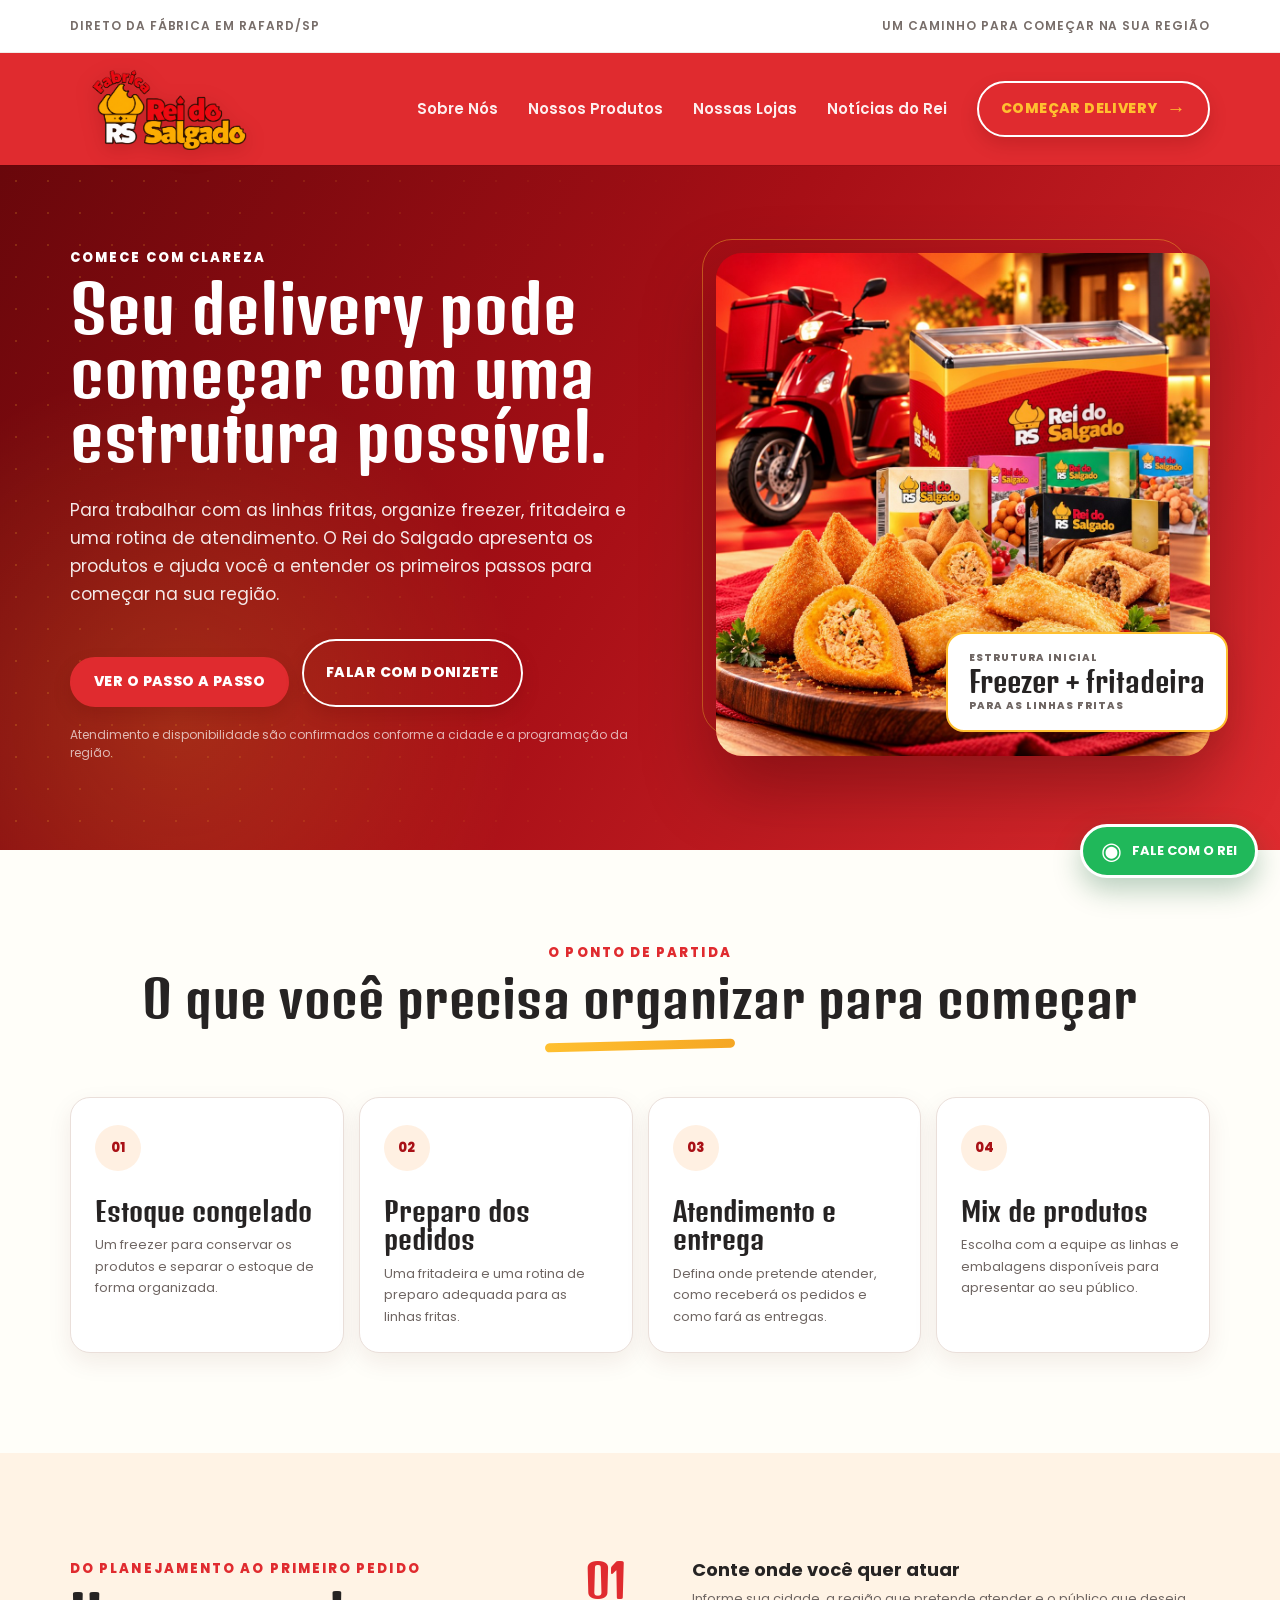
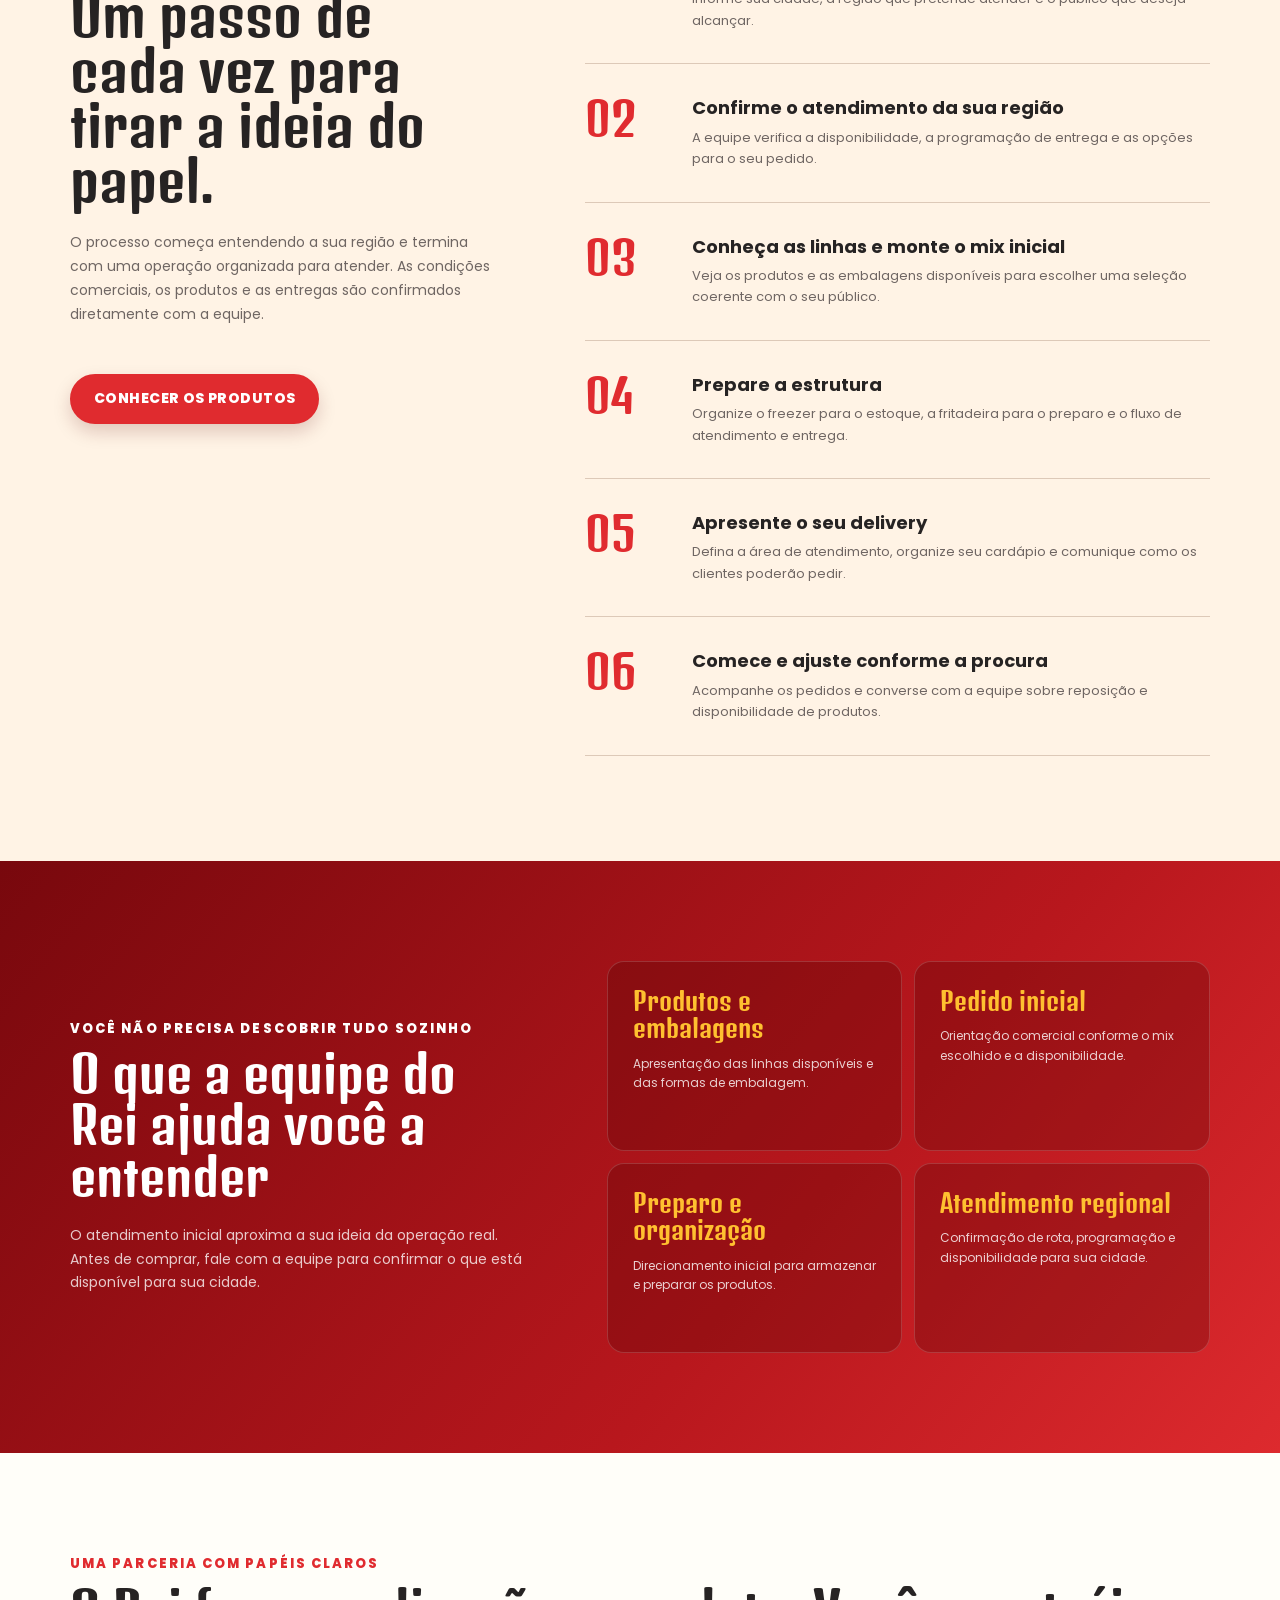
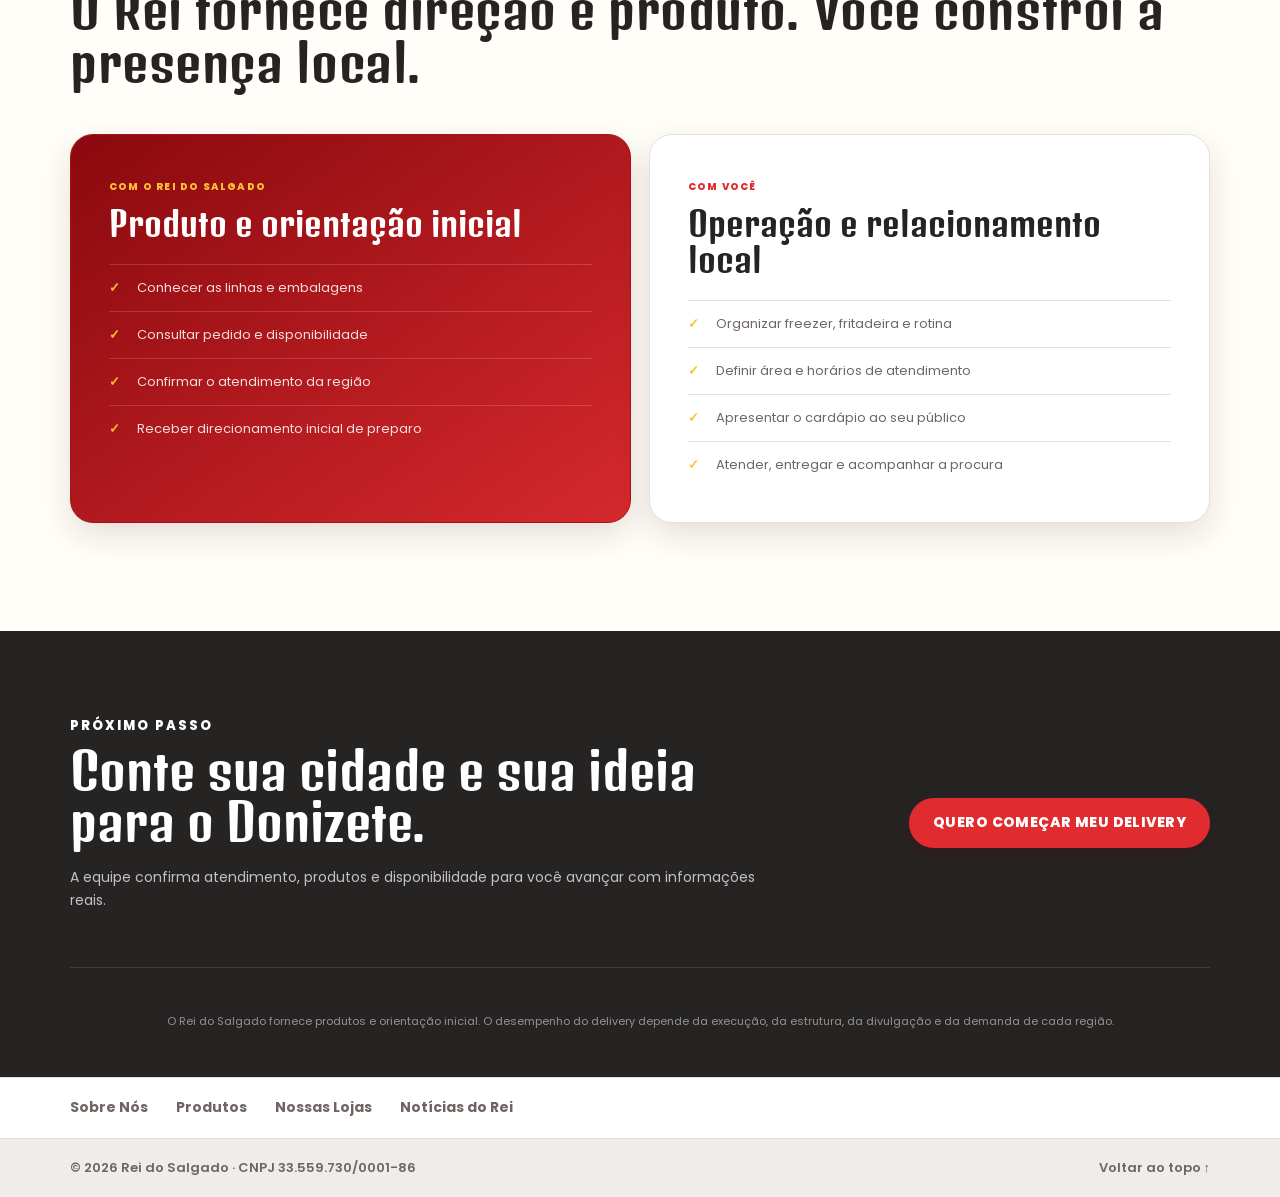
==== delivery.html @ 95c6551f "Adiciona página para começar delivery" ====
<!doctype html>
<html lang="pt-BR">
  <head>
    <meta charset="UTF-8" />
    <meta name="viewport" content="width=device-width,initial-scale=1" />
    <title>Comece seu delivery | Rei do Salgado</title>
    <meta name="description" content="Veja a estrutura inicial e o passo a passo para começar um delivery com os produtos do Rei do Salgado." />
    <link rel="icon" href="assets/logo-rei-do-salgado.png" />
    <link rel="preconnect" href="https://fonts.googleapis.com" />
    <link rel="preconnect" href="https://fonts.gstatic.com" crossorigin />
    <link href="https://fonts.googleapis.com/css2?family=Denk+One&family=Poppins:wght@400;500;600;700;800&display=swap" rel="stylesheet" />
    <link rel="stylesheet" href="styles.css?v=20261104-1" />
    <script src="app.js?v=20261104-1" defer></script>
  </head>
  <body id="topo">
    <a class="skip-link" href="#passo-a-passo">Ir para o passo a passo</a>

    <header class="site-header" data-header>
      <div class="utility-bar"><div class="shell utility-inner"><p>Direto da fábrica em Rafard/SP</p><p>Um caminho para começar na sua região</p></div></div>
      <div class="main-nav-wrap">
        <div class="shell main-nav">
          <a class="brand" href="index.html" aria-label="Rei do Salgado - início"><img class="brand-logo" src="assets/logo-rei-do-salgado.png" alt="Rei do Salgado" /></a>
          <button class="menu-toggle" type="button" aria-controls="site-menu" aria-expanded="false" data-menu-toggle><span></span><span></span><span></span><span class="sr-only">Abrir menu</span></button>
          <nav class="site-menu" id="site-menu" aria-label="Navegação principal" data-menu>
            <a href="sobre.html">Sobre Nós</a>
            <a href="produtos.html">Nossos Produtos</a>
            <a href="lojas.html">Nossas Lojas</a>
            <a href="noticias.html">Notícias do Rei</a>
            <a class="nav-cta is-active" href="delivery.html" aria-current="page">Começar delivery <span>→</span></a>
          </nav>
        </div>
      </div>
    </header>

    <main class="subpage-main delivery-page">
      <section class="delivery-hero" aria-labelledby="delivery-hero-title">
        <div class="shell delivery-hero-layout">
          <div class="delivery-hero-copy">
            <p class="eyebrow">Comece com clareza</p>
            <h1 id="delivery-hero-title">Seu delivery pode começar com uma estrutura possível.</h1>
            <p>Para trabalhar com as linhas fritas, organize freezer, fritadeira e uma rotina de atendimento. O Rei do Salgado apresenta os produtos e ajuda você a entender os primeiros passos para começar na sua região.</p>
            <div class="delivery-hero-actions">
              <a class="primary-button" href="#passo-a-passo">Ver o passo a passo</a>
              <a class="outline-button" href="https://wa.me/5519989094191?text=Ol%C3%A1%2C%20Donizete%21%20Quero%20entender%20como%20come%C3%A7ar%20um%20delivery%20com%20os%20produtos%20do%20Rei%20do%20Salgado." target="_blank" rel="noopener">Falar com Donizete</a>
            </div>
            <p class="delivery-hero-note">Atendimento e disponibilidade são confirmados conforme a cidade e a programação da região.</p>
          </div>
          <div class="delivery-hero-visual">
            <img src="assets/delivery-em-casa-v2.jpg" alt="Produtos e embalagens do Rei do Salgado em uma composição sobre começar um delivery" />
            <div class="delivery-hero-badge"><span>Estrutura inicial</span><strong>Freezer + fritadeira</strong><small>para as linhas fritas</small></div>
          </div>
        </div>
      </section>

      <section class="delivery-foundation" aria-labelledby="foundation-title">
        <div class="shell">
          <div class="section-heading">
            <p class="section-kicker">O ponto de partida</p>
            <h2 id="foundation-title">O que você precisa organizar para começar</h2>
            <span class="title-stroke" aria-hidden="true"></span>
          </div>
          <div class="delivery-foundation-grid">
            <article><span>01</span><div><h3>Estoque congelado</h3><p>Um freezer para conservar os produtos e separar o estoque de forma organizada.</p></div></article>
            <article><span>02</span><div><h3>Preparo dos pedidos</h3><p>Uma fritadeira e uma rotina de preparo adequada para as linhas fritas.</p></div></article>
            <article><span>03</span><div><h3>Atendimento e entrega</h3><p>Defina onde pretende atender, como receberá os pedidos e como fará as entregas.</p></div></article>
            <article><span>04</span><div><h3>Mix de produtos</h3><p>Escolha com a equipe as linhas e embalagens disponíveis para apresentar ao seu público.</p></div></article>
          </div>
        </div>
      </section>

      <section class="delivery-steps" id="passo-a-passo" aria-labelledby="steps-title">
        <div class="shell delivery-steps-layout">
          <div class="delivery-steps-heading">
            <p class="section-kicker">Do planejamento ao primeiro pedido</p>
            <h2 id="steps-title">Um passo de cada vez para tirar a ideia do papel.</h2>
            <p>O processo começa entendendo a sua região e termina com uma operação organizada para atender. As condições comerciais, os produtos e as entregas são confirmados diretamente com a equipe.</p>
            <a class="primary-button" href="produtos.html">Conhecer os produtos</a>
          </div>

          <ol class="delivery-step-list">
            <li><span>01</span><div><h3>Conte onde você quer atuar</h3><p>Informe sua cidade, a região que pretende atender e o público que deseja alcançar.</p></div></li>
            <li><span>02</span><div><h3>Confirme o atendimento da sua região</h3><p>A equipe verifica a disponibilidade, a programação de entrega e as opções para o seu pedido.</p></div></li>
            <li><span>03</span><div><h3>Conheça as linhas e monte o mix inicial</h3><p>Veja os produtos e as embalagens disponíveis para escolher uma seleção coerente com o seu público.</p></div></li>
            <li><span>04</span><div><h3>Prepare a estrutura</h3><p>Organize o freezer para o estoque, a fritadeira para o preparo e o fluxo de atendimento e entrega.</p></div></li>
            <li><span>05</span><div><h3>Apresente o seu delivery</h3><p>Defina a área de atendimento, organize seu cardápio e comunique como os clientes poderão pedir.</p></div></li>
            <li><span>06</span><div><h3>Comece e ajuste conforme a procura</h3><p>Acompanhe os pedidos e converse com a equipe sobre reposição e disponibilidade de produtos.</p></div></li>
          </ol>
        </div>
      </section>

      <section class="delivery-support" aria-labelledby="support-title">
        <div class="shell delivery-support-layout">
          <div class="delivery-support-copy">
            <p class="eyebrow">Você não precisa descobrir tudo sozinho</p>
            <h2 id="support-title">O que a equipe do Rei ajuda você a entender</h2>
            <p>O atendimento inicial aproxima a sua ideia da operação real. Antes de comprar, fale com a equipe para confirmar o que está disponível para sua cidade.</p>
          </div>
          <div class="delivery-support-grid">
            <article><strong>Produtos e embalagens</strong><p>Apresentação das linhas disponíveis e das formas de embalagem.</p></article>
            <article><strong>Pedido inicial</strong><p>Orientação comercial conforme o mix escolhido e a disponibilidade.</p></article>
            <article><strong>Preparo e organização</strong><p>Direcionamento inicial para armazenar e preparar os produtos.</p></article>
            <article><strong>Atendimento regional</strong><p>Confirmação de rota, programação e disponibilidade para sua cidade.</p></article>
          </div>
        </div>
      </section>

      <section class="delivery-responsibilities" aria-labelledby="responsibilities-title">
        <div class="shell">
          <div class="section-heading section-heading-left">
            <p class="section-kicker">Uma parceria com papéis claros</p>
            <h2 id="responsibilities-title">O Rei fornece direção e produto. Você constrói a presença local.</h2>
          </div>
          <div class="delivery-responsibility-grid">
            <article class="is-brand-side"><span>Com o Rei do Salgado</span><h3>Produto e orientação inicial</h3><ul><li>Conhecer as linhas e embalagens</li><li>Consultar pedido e disponibilidade</li><li>Confirmar o atendimento da região</li><li>Receber direcionamento inicial de preparo</li></ul></article>
            <article><span>Com você</span><h3>Operação e relacionamento local</h3><ul><li>Organizar freezer, fritadeira e rotina</li><li>Definir área e horários de atendimento</li><li>Apresentar o cardápio ao seu público</li><li>Atender, entregar e acompanhar a procura</li></ul></article>
          </div>
        </div>
      </section>

      <section class="delivery-final-cta" aria-labelledby="delivery-cta-title">
        <div class="shell delivery-final-cta-inner">
          <div><p class="eyebrow">Próximo passo</p><h2 id="delivery-cta-title">Conte sua cidade e sua ideia para o Donizete.</h2><p>A equipe confirma atendimento, produtos e disponibilidade para você avançar com informações reais.</p></div>
          <a class="primary-button" href="https://wa.me/5519989094191?text=Ol%C3%A1%2C%20Donizete%21%20Quero%20come%C3%A7ar%20um%20delivery%20com%20os%20produtos%20do%20Rei%20do%20Salgado.%20Minha%20cidade%20%C3%A9%3A%20" target="_blank" rel="noopener">Quero começar meu delivery</a>
        </div>
        <p class="shell delivery-disclaimer">O Rei do Salgado fornece produtos e orientação inicial. O desempenho do delivery depende da execução, da estrutura, da divulgação e da demanda de cada região.</p>
      </section>
    </main>

    <footer class="site-footer">
      <nav class="footer-nav" aria-label="Navegação do rodapé"><div class="shell"><a href="sobre.html">Sobre Nós</a><a href="produtos.html">Produtos</a><a href="lojas.html">Nossas Lojas</a><a href="noticias.html">Notícias do Rei</a></div></nav>
      <div class="footer-bottom"><div class="shell"><p>© <span data-year></span> Rei do Salgado · CNPJ 33.559.730/0001-86</p><a href="#topo">Voltar ao topo ↑</a></div></div>
    </footer>

    <a class="whatsapp-float" href="https://wa.me/5519989094191?text=Ol%C3%A1%21%20Quero%20come%C3%A7ar%20um%20delivery%20com%20os%20produtos%20do%20Rei%20do%20Salgado." target="_blank" rel="noopener" aria-label="Falar com Donizete pelo WhatsApp"><span>◉</span><strong>Fale com o Rei</strong></a>
  </body>
</html>
---- styles.css ----
:root {
  --red: #e02b2f;
  --red-dark: #a91116;
  --yellow: #ffc030;
  --orange: #f5a623;
  --burnt: #c9700c;
  --cream: #fff8ee;
  --paper: #fffef9;
  --white: #ffffff;
  --charcoal: #262323;
  --gray: #6f6663;
  --line: #eadfda;
  --shadow: 0 12px 32px rgba(83, 28, 16, 0.14);
  --header-height: 165px;
  --shell: 1140px;
  --wide-shell: 1368px;
  --product-card-width: clamp(268px, 22.6vw, 290px);
}

* {
  box-sizing: border-box;
}

html {
  scroll-behavior: smooth;
  scroll-padding-top: calc(var(--header-height) + 24px);
}

body {
  margin: 0;
  color: var(--charcoal);
  background: var(--paper);
  font-family: "Poppins", Arial, sans-serif;
  font-size: 16px;
  line-height: 1.7;
}

body.menu-open {
  overflow: hidden;
}

.subpage-main {
  padding-top: var(--header-height);
}

.subpage-hero {
  padding: 96px 0 110px;
  color: var(--white);
  background:
    radial-gradient(circle at 82% 18%, rgba(255, 192, 48, 0.2), transparent 28%),
    linear-gradient(125deg, #7a080d, #d4262b);
}

.subpage-hero h1 {
  max-width: 880px;
  margin: 0;
  font-family: "Denk One", "Arial Black", sans-serif;
  font-size: clamp(50px, 5.6vw, 76px);
  font-weight: 400;
  line-height: 0.98;
}

.subpage-hero > .shell > p:last-child {
  max-width: 720px;
  margin: 22px 0 0;
  color: rgba(255, 255, 255, 0.88);
  font-size: 17px;
}

.subpage-dock {
  margin-top: -48px;
}

img {
  display: block;
  max-width: 100%;
}

a {
  color: inherit;
  text-decoration: none;
}

button,
a {
  -webkit-tap-highlight-color: transparent;
}

button:focus-visible,
a:focus-visible {
  outline: 3px solid var(--yellow);
  outline-offset: 4px;
}

.skip-link {
  position: fixed;
  left: 16px;
  top: -80px;
  z-index: 999;
  padding: 10px 16px;
  border-radius: 999px;
  background: var(--charcoal);
  color: var(--white);
}

.skip-link:focus {
  top: 12px;
}

.sr-only {
  position: absolute;
  width: 1px;
  height: 1px;
  padding: 0;
  margin: -1px;
  overflow: hidden;
  clip: rect(0, 0, 0, 0);
  white-space: nowrap;
  border: 0;
}

.shell,
.wide-shell {
  width: min(calc(100% - 40px), var(--shell));
  margin-inline: auto;
}

.wide-shell {
  width: min(calc(100% - 56px), var(--wide-shell));
}

.site-header {
  position: fixed;
  inset: 0 0 auto;
  z-index: 100;
  transition: transform 200ms ease;
}

.utility-bar {
  height: 53px;
  border-bottom: 1px solid #f2ebe7;
  background: var(--white);
  color: #776d69;
  font-size: 12px;
  font-weight: 600;
  text-transform: uppercase;
  letter-spacing: 0.08em;
}

.utility-inner {
  display: flex;
  align-items: center;
  justify-content: space-between;
  height: 100%;
}

.utility-inner p {
  margin: 0;
}

.main-nav-wrap {
  height: 112px;
  background: var(--red);
  box-shadow: 0 1px 0 rgba(77, 0, 0, 0.12);
}

.main-nav {
  display: flex;
  align-items: center;
  justify-content: space-between;
  height: 100%;
}

.brand {
  display: flex;
  align-items: center;
  width: 190px;
  height: 84px;
}

.brand-logo {
  width: 100%;
  height: 100%;
  object-fit: contain;
  filter: drop-shadow(0 5px 10px rgba(84, 0, 0, 0.2));
}

.brand-crop {
  display: block;
  width: 180px;
  height: 78px;
  overflow: hidden;
  border-radius: 16px;
  background-color: #fff;
  background-image: url("assets/brand-cover.jpg");
  background-repeat: no-repeat;
  background-size: 245px auto;
  background-position: center 48.5%;
  box-shadow: 0 6px 18px rgba(84, 0, 0, 0.14);
}

.site-menu {
  display: flex;
  align-items: center;
  gap: 30px;
  color: rgba(255, 255, 255, 0.92);
  font-size: 15px;
  font-weight: 600;
}

.site-menu > a:not(.nav-cta) {
  position: relative;
  padding: 18px 0;
}

.site-menu > a:not(.nav-cta)::after {
  content: "";
  position: absolute;
  inset: auto 0 10px;
  height: 3px;
  border-radius: 3px;
  background: var(--yellow);
  transform: scaleX(0);
  transition: transform 180ms ease;
}

.site-menu > a:hover::after,
.site-menu > a.is-active::after {
  transform: scaleX(1);
}

.site-menu .is-active {
  color: var(--yellow);
}

.nav-cta,
.primary-button,
.outline-button {
  display: inline-flex;
  align-items: center;
  justify-content: center;
  min-height: 50px;
  padding: 10px 22px;
  border: 2px solid var(--white);
  border-radius: 999px;
  color: var(--white);
  font-size: 14px;
  font-weight: 800;
  text-transform: uppercase;
  letter-spacing: 0.03em;
  box-shadow: 0 8px 18px rgba(89, 0, 0, 0.18);
  transition: transform 180ms ease, background 180ms ease, box-shadow 180ms ease;
}

.nav-cta span {
  margin-left: 9px;
  font-size: 19px;
}

.nav-cta:hover,
.outline-button:hover {
  transform: translateY(-2px);
  background: rgba(255, 255, 255, 0.12);
  box-shadow: 0 12px 24px rgba(89, 0, 0, 0.22);
}

.menu-toggle {
  display: none;
  width: 48px;
  height: 48px;
  padding: 10px;
  border: 1px solid rgba(255, 255, 255, 0.5);
  border-radius: 12px;
  background: transparent;
}

.menu-toggle span:not(.sr-only) {
  display: block;
  width: 100%;
  height: 3px;
  margin: 5px 0;
  border-radius: 3px;
  background: var(--white);
}

.hero {
  position: relative;
  min-height: 535px;
  padding-top: var(--header-height);
  overflow: hidden;
  background: linear-gradient(180deg, #ef3437 0%, var(--red-dark) 100%);
  color: var(--white);
}

.hero-pattern,
.about-band::before,
.business-band::before {
  position: absolute;
  inset: 0;
  content: "";
  opacity: 0.09;
  background-image:
    radial-gradient(circle at 16px 16px, transparent 0 10px, #3f0000 11px 12px, transparent 13px),
    radial-gradient(circle at 46px 46px, transparent 0 8px, #3f0000 9px 10px, transparent 11px);
  background-size: 64px 64px;
  pointer-events: none;
}

.hero-content {
  position: relative;
  z-index: 1;
  padding-top: 62px;
  padding-bottom: 122px;
}

.eyebrow,
.section-kicker {
  margin: 0 0 8px;
  font-size: 13px;
  font-weight: 800;
  text-transform: uppercase;
  letter-spacing: 0.16em;
}

.hero h1 {
  margin: 0;
  font-size: clamp(64px, 6vw, 86px);
  line-height: 1;
  letter-spacing: -0.04em;
  text-shadow: 0 6px 0 rgba(75, 0, 0, 0.22);
}

.hero h1::after {
  display: block;
  width: 228px;
  height: 11px;
  margin-top: 12px;
  border-radius: 99px;
  content: "";
  background: var(--yellow);
  transform: rotate(-1.5deg);
}

.hero-copy {
  max-width: 930px;
  margin: 26px 0 0;
  font-size: 18px;
  font-weight: 500;
  line-height: 1.65;
}

.hero-copy strong {
  color: var(--yellow);
}

.hero-carousel {
  min-height: 720px;
  margin-top: var(--header-height);
  padding-top: 0;
  background: #76090d;
}

.hero-slides {
  position: relative;
  min-height: 720px;
}

.hero-slide {
  position: absolute;
  inset: 0;
  min-height: 720px;
  padding-top: 0;
  overflow: hidden;
  background-image:
    linear-gradient(90deg, rgba(70, 0, 4, 0.92) 0%, rgba(105, 0, 5, 0.7) 35%, rgba(105, 0, 5, 0.08) 70%),
    var(--hero-image);
  background-position: center;
  background-size: cover;
  opacity: 0;
  visibility: hidden;
  pointer-events: none;
  transition: opacity 900ms ease, visibility 900ms ease;
}

.hero-slide::after {
  position: absolute;
  inset: 0;
  content: "";
  opacity: 0.12;
  background-image:
    radial-gradient(circle at 16px 16px, transparent 0 10px, #ffbd28 11px 12px, transparent 13px),
    radial-gradient(circle at 46px 46px, transparent 0 8px, #ffbd28 9px 10px, transparent 11px);
  background-size: 64px 64px;
  pointer-events: none;
}

.hero-slide.is-active {
  z-index: 1;
  opacity: 1;
  visibility: visible;
  pointer-events: auto;
}

.hero-slide.is-copy-right {
  background-image:
    linear-gradient(270deg, rgba(92, 12, 0, 0.94) 0%, rgba(116, 31, 0, 0.74) 37%, rgba(116, 31, 0, 0.05) 72%),
    var(--hero-image);
}

.hero-slide.is-brand-banner {
  background-image:
    linear-gradient(90deg, rgba(72, 0, 4, 0.96) 0%, rgba(113, 6, 6, 0.88) 36%, rgba(113, 6, 6, 0.18) 66%, rgba(60, 0, 0, 0.05) 100%),
    var(--hero-image);
  background-position: center 47%;
}

.hero-slide-inner {
  position: relative;
  z-index: 2;
  display: flex;
  align-items: center;
  min-height: 720px;
  padding-top: 50px;
  padding-bottom: 150px;
}

.hero-slide.is-copy-right .hero-slide-inner {
  justify-content: flex-end;
}

.hero-message {
  width: min(100%, 610px);
  padding: 26px 30px;
  border: 1px solid rgba(255, 255, 255, 0.15);
  border-radius: 28px;
  background: linear-gradient(135deg, rgba(55, 0, 4, 0.62), rgba(118, 12, 5, 0.28));
  box-shadow: 0 22px 60px rgba(48, 0, 0, 0.2);
  backdrop-filter: blur(4px);
}

.brand-hero-message {
  width: min(100%, 620px);
  padding: 24px 30px 30px;
  background: linear-gradient(135deg, rgba(55, 0, 4, 0.78), rgba(118, 12, 5, 0.38));
}

.hero-brand-logo {
  width: 230px;
  height: 106px;
  margin: -4px 0 12px;
  object-fit: contain;
  object-position: left center;
  filter: drop-shadow(0 8px 14px rgba(31, 0, 0, 0.28));
}

.hero-slide.is-copy-right .hero-message {
  text-align: right;
}

.hero-title {
  max-width: 600px;
  margin: 0;
  color: var(--white);
  font-family: "Denk One", "Arial Black", sans-serif;
  font-size: clamp(52px, 5vw, 70px);
  font-weight: 400;
  line-height: 0.98;
  letter-spacing: -0.025em;
  text-shadow: 0 5px 0 rgba(65, 0, 0, 0.2);
}

.hero-title::after {
  display: block;
  width: 190px;
  height: 9px;
  margin-top: 16px;
  border-radius: 99px;
  content: "";
  background: var(--yellow);
  transform: rotate(-1.5deg);
}

.hero-slide.is-copy-right .hero-title::after {
  margin-left: auto;
}

.hero-carousel .hero-copy {
  max-width: 590px;
  margin-top: 24px;
  color: rgba(255, 255, 255, 0.94);
  font-size: 17px;
}

.hero-actions {
  display: flex;
  flex-wrap: wrap;
  gap: 12px;
  margin-top: 28px;
}

.hero-slide.is-copy-right .hero-actions {
  justify-content: flex-end;
}

.hero-primary {
  background: var(--yellow);
  color: #5d1b00;
  box-shadow: 0 9px 22px rgba(46, 0, 0, 0.24);
}

.hero-primary:hover {
  background: #ffd35f;
  transform: translateY(-2px);
}

.hero-controls {
  position: absolute;
  z-index: 8;
  left: 50%;
  top: 20px;
  bottom: auto;
  display: flex;
  align-items: center;
  gap: 9px;
  padding: 8px 11px;
  border: 1px solid rgba(255, 255, 255, 0.18);
  border-radius: 999px;
  background: rgba(70, 0, 5, 0.58);
  backdrop-filter: blur(8px);
  transform: translateX(-50%);
}

.hero-dot {
  width: 12px;
  height: 12px;
  padding: 0;
  border: 2px solid rgba(255, 255, 255, 0.72);
  border-radius: 50%;
  background: transparent;
  cursor: pointer;
  transition: width 220ms ease, background 220ms ease;
}

.hero-dot.is-active {
  width: 34px;
  border-radius: 99px;
  border-color: var(--yellow);
  background: var(--yellow);
}

.hero-pause {
  display: grid;
  width: 32px;
  height: 32px;
  margin-left: 2px;
  place-items: center;
  border: 0;
  border-radius: 50%;
  background: rgba(255, 255, 255, 0.14);
  color: var(--white);
  font-weight: 800;
  cursor: pointer;
}

.category-dock {
  position: relative;
  z-index: 5;
  display: grid;
  grid-template-columns: repeat(5, 1fr);
  gap: 16px;
  width: min(calc(100% - 64px), 960px);
  margin-top: -56px;
  margin-bottom: 0;
  padding: 28px 34px;
  border: 1px solid rgba(123, 96, 82, 0.08);
  border-radius: 165px;
  background: var(--white);
  box-shadow: 0 14px 28px rgba(77, 23, 13, 0.18);
}

.dock-pill {
  display: flex;
  align-items: center;
  justify-content: center;
  gap: 8px;
  min-height: 52px;
  padding: 11px 14px;
  border-radius: 999px;
  color: var(--white);
  font-size: 14px;
  font-weight: 800;
  text-transform: uppercase;
  box-shadow: 0 6px 14px rgba(56, 22, 11, 0.2);
  transition: transform 180ms ease, box-shadow 180ms ease;
}

.dock-pill:hover {
  transform: translateY(-3px);
  box-shadow: 0 10px 20px rgba(56, 22, 11, 0.25);
}

.dock-pill span {
  color: var(--yellow);
  font-size: 18px;
}

.dock-red { background: var(--red); }
.dock-orange { background: #ef762e; }
.dock-deep { background: var(--red-dark); }
.dock-yellow { background: #d98b00; }
.dock-burnt { background: var(--burnt); }

.about-intro {
  position: relative;
  padding: 112px 0 108px;
  overflow: hidden;
  background:
    radial-gradient(circle at 92% 9%, rgba(255, 192, 48, 0.16), transparent 24%),
    linear-gradient(180deg, #ffffff 0%, #fffdf8 100%);
}

.about-intro::before {
  position: absolute;
  top: 42px;
  right: -86px;
  width: 220px;
  height: 220px;
  border: 26px solid rgba(224, 43, 47, 0.045);
  border-radius: 50%;
  content: "";
}

.about-intro-layout {
  position: relative;
  display: grid;
  grid-template-columns: minmax(0, 0.88fr) minmax(0, 1.12fr);
  align-items: center;
  gap: 68px;
}

.about-intro-copy {
  max-width: 500px;
}

.about-intro-copy .section-kicker {
  margin-bottom: 14px;
}

.about-intro-copy h2 {
  max-width: 490px;
  margin: 0;
  color: var(--red-dark);
  font-family: "Denk One", "Arial Black", sans-serif;
  font-size: clamp(48px, 4.2vw, 64px);
  font-weight: 400;
  line-height: 0.98;
  letter-spacing: -0.025em;
}

.about-lead {
  max-width: 470px;
  margin: 24px 0 0;
  color: var(--gray);
  font-size: 18px;
  line-height: 1.65;
}

.about-intro-copy > p:not(.section-kicker):not(.about-lead) {
  max-width: 470px;
  margin: 14px 0 0;
  color: var(--gray);
  font-size: 15px;
  line-height: 1.7;
}

.about-intro-copy .primary-button {
  margin-top: 28px;
}

.about-video-card {
  overflow: hidden;
  border: 1px solid var(--line);
  border-radius: 26px;
  background: var(--white);
  box-shadow: 0 22px 50px rgba(83, 28, 16, 0.16);
}

.about-video-frame {
  position: relative;
  aspect-ratio: 16 / 9;
  background: #1c1716;
}

.about-video-frame iframe {
  position: absolute;
  inset: 0;
  width: 100%;
  height: 100%;
  border: 0;
}

.about-video-caption {
  display: flex;
  align-items: center;
  justify-content: space-between;
  gap: 20px;
  padding: 18px 22px;
}

.about-video-caption span {
  color: var(--red);
  font-size: 11px;
  font-weight: 800;
  text-transform: uppercase;
  letter-spacing: 0.12em;
}

.about-video-caption strong {
  font-family: "Denk One", "Arial Black", sans-serif;
  font-size: 20px;
  font-weight: 400;
}

.reseller-intro {
  display: grid;
  grid-template-columns: minmax(0, 1fr) minmax(320px, 0.78fr);
  align-items: end;
  gap: 72px;
  margin-top: 92px;
  padding-top: 66px;
  border-top: 1px solid var(--line);
}

.reseller-intro h2,
.reseller-intro h3 {
  max-width: 660px;
  margin: 5px 0 0;
  color: var(--charcoal);
  font-family: "Denk One", "Arial Black", sans-serif;
  font-size: clamp(40px, 4vw, 54px);
  font-weight: 400;
  line-height: 1.02;
}

.statewide-band {
  padding: 68px 0;
  color: var(--white);
  background:
    radial-gradient(circle at 78% 0%, rgba(255, 192, 48, 0.22), transparent 30%),
    linear-gradient(115deg, #a91116 0%, #e02b2f 58%, #bd171d 100%);
}

.statewide-inner {
  display: flex;
  align-items: center;
  justify-content: space-between;
  gap: 48px;
}

.statewide-band .eyebrow {
  margin: 0 0 6px;
  color: var(--yellow);
}

.statewide-band h2 {
  max-width: 760px;
  margin: 0;
  font-family: "Denk One", "Arial Black", sans-serif;
  font-size: clamp(42px, 4.7vw, 62px);
  font-weight: 400;
  line-height: 1;
}

.statewide-band .outline-button {
  flex: 0 0 auto;
}

.media-band {
  padding: 106px 0 104px;
  background: #fffaf2;
}

.media-video-grid {
  display: grid;
  grid-template-columns: repeat(2, minmax(0, 1fr));
  gap: 28px;
}

.media-video-card {
  overflow: hidden;
  border: 1px solid var(--line);
  border-radius: 25px;
  background: var(--white);
  box-shadow: 0 16px 38px rgba(71, 32, 19, 0.11);
}

.media-video-frame {
  position: relative;
  aspect-ratio: 16 / 9;
  background: #1c1716;
}

.media-video-frame iframe {
  position: absolute;
  inset: 0;
  width: 100%;
  height: 100%;
  border: 0;
}

.media-video-copy {
  padding: 25px 28px 28px;
}

.media-video-copy span {
  color: var(--red);
  font-size: 11px;
  font-weight: 800;
  text-transform: uppercase;
  letter-spacing: 0.12em;
}

.media-video-copy h3 {
  margin: 7px 0 0;
  font-family: "Denk One", "Arial Black", sans-serif;
  font-size: 29px;
  font-weight: 400;
  line-height: 1.05;
}

.media-video-copy p {
  margin: 11px 0 0;
  color: var(--gray);
  font-size: 14px;
  line-height: 1.65;
}

.news-hero {
  min-height: 520px;
  padding: 64px 0 82px;
  background:
    linear-gradient(90deg, rgba(93, 4, 8, 0.98) 0%, rgba(129, 8, 12, 0.9) 52%, rgba(184, 20, 24, 0.72) 100%),
    url("assets/brand-cover.jpg") center / cover no-repeat;
}

.news-hero h1 {
  max-width: 920px;
  font-size: clamp(52px, 5vw, 66px);
}

.news-hero h1 span {
  color: var(--yellow);
}

.news-hero > .shell > p:not(.eyebrow) {
  max-width: 700px;
}

.news-hero .primary-button {
  margin-top: 29px;
  color: #4a1809;
  background: var(--yellow);
}

.news-story {
  padding: 110px 0 108px;
  background: var(--paper);
}

.news-story-layout {
  display: grid;
  grid-template-columns: minmax(0, 1.04fr) minmax(380px, 0.72fr);
  align-items: start;
  gap: 92px;
}

.news-story-copy h2 {
  max-width: 720px;
  margin: 9px 0 0;
  color: var(--charcoal);
  font-family: "Denk One", "Arial Black", sans-serif;
  font-size: clamp(45px, 4.6vw, 64px);
  font-weight: 400;
  line-height: 1;
}

.news-story-copy > p:not(.section-kicker) {
  margin: 23px 0 0;
  color: var(--gray);
  font-size: 15px;
  line-height: 1.78;
}

.news-story-copy > .story-opening {
  color: #483b38;
  font-size: 18px;
  font-weight: 600;
  line-height: 1.68;
}

.story-turning-point {
  margin: 30px 0 3px;
  padding: 24px 26px;
  border: 1px solid #f0c968;
  border-radius: 18px;
  background: linear-gradient(135deg, #fff7dd 0%, #ffedb7 100%);
  box-shadow: 0 14px 34px rgba(142, 73, 14, 0.09);
}

.story-turning-point span {
  display: block;
  color: var(--red);
  font-size: 10px;
  font-weight: 800;
  text-transform: uppercase;
  letter-spacing: 0.13em;
}

.story-turning-point strong {
  display: block;
  margin-top: 7px;
  color: #542108;
  font-family: "Denk One", "Arial Black", sans-serif;
  font-size: 25px;
  font-weight: 400;
  line-height: 1.18;
}

.news-story-copy strong {
  color: var(--red-dark);
}

.news-story-copy small {
  display: block;
  margin-top: 28px;
  padding: 17px 19px;
  border-left: 4px solid var(--yellow);
  border-radius: 0 12px 12px 0;
  color: #756967;
  background: #fff4dc;
  font-size: 11px;
  line-height: 1.65;
}

.story-milestones {
  margin: 0;
  padding: 0;
  list-style: none;
}

.story-milestones li {
  display: grid;
  grid-template-columns: 66px minmax(0, 1fr);
  gap: 18px;
  padding: 24px 0;
  border-bottom: 1px solid var(--line);
}

.story-milestones li:first-child {
  padding-top: 5px;
}

.story-milestones li:last-child {
  border-bottom: 0;
}

.story-milestones li > span {
  color: var(--orange);
  font-family: "Denk One", "Arial Black", sans-serif;
  font-size: 42px;
  line-height: 1;
}

.story-milestones strong {
  display: block;
  color: var(--charcoal);
  font-family: "Denk One", "Arial Black", sans-serif;
  font-size: 23px;
  font-weight: 400;
  line-height: 1.12;
}

.story-milestones p {
  margin: 8px 0 0;
  color: var(--gray);
  font-size: 13px;
  line-height: 1.62;
}

.news-media {
  background: #fff8ec;
}

.news-media-heading {
  display: grid;
  grid-template-columns: minmax(0, 0.8fr) minmax(0, 0.55fr);
  align-items: end;
  gap: 60px;
  margin-bottom: 42px;
}

.news-media-heading .section-kicker {
  grid-column: 1 / -1;
  margin-bottom: -48px;
}

.news-media-heading h2 {
  align-self: end;
  margin: 0;
}

.news-media-heading > p:not(.section-kicker) {
  margin: 0 0 5px;
  color: var(--gray);
  font-size: 14px;
  line-height: 1.68;
}

.opportunity-bridge {
  position: relative;
  overflow: hidden;
  padding: 108px 0;
  color: var(--white);
  background:
    radial-gradient(circle at 88% 18%, rgba(255, 198, 42, 0.2), transparent 25%),
    linear-gradient(125deg, #280b08 0%, #56100c 48%, #8f1718 100%);
}

.opportunity-bridge::after {
  position: absolute;
  right: -110px;
  bottom: -150px;
  width: 420px;
  height: 420px;
  border: 72px solid rgba(255, 190, 32, 0.08);
  border-radius: 50%;
  content: "";
}

.opportunity-bridge-layout {
  position: relative;
  z-index: 1;
  display: grid;
  grid-template-columns: minmax(0, 0.88fr) minmax(0, 1.12fr);
  align-items: center;
  gap: 84px;
}

.opportunity-bridge-copy .section-kicker {
  color: var(--yellow);
}

.opportunity-bridge-copy h2 {
  max-width: 650px;
  margin: 10px 0 0;
  font-family: "Denk One", "Arial Black", sans-serif;
  font-size: clamp(43px, 4.3vw, 62px);
  font-weight: 400;
  line-height: 0.99;
}

.opportunity-bridge-copy > p:not(.section-kicker) {
  max-width: 630px;
  margin: 24px 0 0;
  color: rgba(255, 255, 255, 0.76);
  font-size: 15px;
  line-height: 1.75;
}

.opportunity-pillars {
  display: grid;
  gap: 12px;
}

.opportunity-pillars article {
  display: grid;
  grid-template-columns: 56px minmax(0, 1fr);
  column-gap: 17px;
  padding: 22px 24px;
  border: 1px solid rgba(255, 255, 255, 0.14);
  border-radius: 18px;
  background: rgba(255, 255, 255, 0.07);
  backdrop-filter: blur(8px);
}

.opportunity-pillars span {
  grid-row: 1 / span 2;
  color: var(--yellow);
  font-family: "Denk One", "Arial Black", sans-serif;
  font-size: 35px;
  line-height: 1;
}

.opportunity-pillars h3 {
  margin: 0;
  font-family: "Denk One", "Arial Black", sans-serif;
  font-size: 23px;
  font-weight: 400;
  line-height: 1.08;
}

.opportunity-pillars p {
  margin: 7px 0 0;
  color: rgba(255, 255, 255, 0.66);
  font-size: 12px;
  line-height: 1.55;
}

.start-delivery {
  padding: 112px 0;
  color: var(--white);
  background:
    radial-gradient(circle at 6% 10%, rgba(255, 192, 48, 0.18), transparent 28%),
    linear-gradient(135deg, #6e070b 0%, #a91116 54%, #d92a2e 100%);
}

.start-delivery-layout {
  display: grid;
  grid-template-columns: minmax(0, 0.82fr) minmax(0, 1.18fr);
  align-items: center;
  gap: 78px;
}

.start-delivery-visual {
  position: relative;
}

.start-delivery-visual img {
  width: 100%;
  aspect-ratio: 4 / 5;
  border-radius: 30px;
  object-fit: cover;
  box-shadow: 0 30px 70px rgba(55, 0, 3, 0.35);
}

.delivery-equipment-badge {
  position: absolute;
  right: -28px;
  bottom: 34px;
  min-width: 238px;
  padding: 18px 21px;
  border: 3px solid rgba(255, 255, 255, 0.85);
  border-radius: 18px;
  color: #4c1909;
  background: var(--yellow);
  box-shadow: 0 16px 38px rgba(64, 4, 5, 0.3);
}

.delivery-equipment-badge span {
  display: block;
  font-size: 9px;
  font-weight: 800;
  text-transform: uppercase;
  letter-spacing: 0.12em;
}

.delivery-equipment-badge strong {
  display: block;
  margin-top: 3px;
  font-family: "Denk One", "Arial Black", sans-serif;
  font-size: 26px;
  font-weight: 400;
}

.start-delivery-copy .eyebrow {
  color: var(--yellow);
}

.start-delivery-copy h2 {
  margin: 8px 0 0;
  font-family: "Denk One", "Arial Black", sans-serif;
  font-size: clamp(45px, 4.7vw, 65px);
  font-weight: 400;
  line-height: 0.98;
}

.start-delivery-copy > p:not(.eyebrow) {
  margin: 23px 0 0;
  color: rgba(255, 255, 255, 0.85);
  font-size: 15px;
  line-height: 1.72;
}

.delivery-guidance {
  display: grid;
  grid-template-columns: repeat(2, minmax(0, 1fr));
  gap: 12px;
  margin-top: 31px;
}

.delivery-guidance article {
  display: grid;
  grid-template-columns: 38px minmax(0, 1fr);
  gap: 12px;
  min-height: 128px;
  padding: 18px;
  border: 1px solid rgba(255, 255, 255, 0.14);
  border-radius: 16px;
  background: rgba(255, 255, 255, 0.075);
}

.delivery-guidance article > span {
  color: var(--yellow);
  font-family: "Denk One", "Arial Black", sans-serif;
  font-size: 26px;
  line-height: 1;
}

.delivery-guidance strong {
  display: block;
  font-size: 13px;
  line-height: 1.35;
}

.delivery-guidance p {
  margin: 6px 0 0;
  color: rgba(255, 255, 255, 0.68);
  font-size: 11px;
  line-height: 1.55;
}

.delivery-start-actions {
  display: flex;
  align-items: center;
  gap: 22px;
  margin-top: 28px;
}

.delivery-start-actions .primary-button {
  flex: 0 0 auto;
  color: var(--red-dark);
  background: var(--yellow);
}

.delivery-start-actions > p {
  margin: 0;
  color: rgba(255, 255, 255, 0.6);
  font-size: 10px;
  line-height: 1.5;
}

.news-follow {
  padding: 48px 0 58px;
  background: var(--paper);
}

.news-follow .instagram-band {
  margin-top: 0;
}

.instagram-band {
  display: grid;
  grid-template-columns: 82px minmax(0, 1fr) auto;
  align-items: center;
  gap: 22px;
  margin-top: 28px;
  padding: 18px 24px;
  border: 1px solid var(--line);
  border-radius: 22px;
  background: var(--white);
  box-shadow: 0 10px 28px rgba(71, 32, 19, 0.08);
}

.instagram-band img {
  width: 82px;
  height: 58px;
  object-fit: contain;
}

.instagram-band span {
  color: var(--gray);
  font-size: 14px;
  line-height: 1.5;
}

.instagram-band strong {
  display: block;
  margin-bottom: 2px;
  color: var(--charcoal);
  font-size: 17px;
}

.instagram-band b {
  color: var(--red);
  font-size: 13px;
  text-transform: uppercase;
}

.delivery-map {
  padding: 106px 0 82px;
  color: var(--white);
  background:
    radial-gradient(circle at 90% 10%, rgba(255, 192, 48, 0.18), transparent 28%),
    linear-gradient(140deg, #6d090d 0%, #a91116 42%, #d92a2e 100%);
}

.delivery-map-layout {
  display: grid;
  grid-template-columns: minmax(0, 0.72fr) minmax(0, 1.28fr);
  align-items: start;
  gap: 68px;
}

.delivery-map-copy .eyebrow {
  color: var(--yellow);
}

.delivery-map-copy h2 {
  margin: 0;
  font-family: "Denk One", "Arial Black", sans-serif;
  font-size: clamp(46px, 4.7vw, 62px);
  font-weight: 400;
  line-height: 1;
}

.delivery-map-copy > p {
  margin: 20px 0 0;
  color: rgba(255, 255, 255, 0.82);
  font-size: 15px;
  line-height: 1.7;
}

.delivery-map-copy .primary-button {
  margin-top: 26px;
  background: var(--yellow);
  color: #4d1a0b;
}

.delivery-days {
  display: grid;
  grid-template-columns: repeat(2, minmax(0, 1fr));
  gap: 12px;
}

.delivery-days article {
  min-height: 132px;
  padding: 20px 21px;
  border: 1px solid rgba(255, 255, 255, 0.15);
  border-radius: 18px;
  background: rgba(255, 255, 255, 0.1);
  backdrop-filter: blur(8px);
}

.delivery-days article:last-child {
  grid-column: 1 / -1;
  min-height: 0;
}

.delivery-days strong {
  color: var(--yellow);
  font-size: 13px;
  text-transform: uppercase;
  letter-spacing: 0.08em;
}

.delivery-days p {
  margin: 7px 0 0;
  color: rgba(255, 255, 255, 0.9);
  font-size: 13px;
  line-height: 1.55;
}

.pickup-strip {
  display: grid;
  grid-template-columns: 1.25fr 0.75fr;
  gap: 28px;
  margin-top: 38px;
  padding-top: 28px;
  border-top: 1px solid rgba(255, 255, 255, 0.2);
}

.pickup-strip span {
  display: block;
  color: var(--yellow);
  font-size: 10px;
  font-weight: 800;
  text-transform: uppercase;
  letter-spacing: 0.12em;
}

.pickup-strip strong {
  display: block;
  margin-top: 3px;
  font-size: 14px;
}

.locations-page {
  background: var(--paper);
}

.locations-hero {
  position: relative;
  overflow: hidden;
  padding: 110px 0 104px;
  color: var(--white);
  background:
    radial-gradient(circle at 86% 18%, rgba(255, 192, 48, 0.22), transparent 29%),
    linear-gradient(132deg, #70090d 0%, #aa1117 54%, #de2d31 100%);
}

.locations-hero::after {
  position: absolute;
  inset: 0;
  background-image: radial-gradient(circle, rgba(255, 194, 45, 0.18) 0 7px, transparent 8px);
  background-size: 54px 54px;
  opacity: 0.22;
  content: "";
  pointer-events: none;
}

.locations-hero-inner {
  position: relative;
  z-index: 1;
  display: grid;
  grid-template-columns: minmax(0, 1.08fr) minmax(360px, 0.72fr);
  align-items: center;
  gap: 88px;
}

.locations-hero-copy .eyebrow,
.regional-service .eyebrow {
  color: var(--yellow);
}

.locations-hero-copy h1 {
  margin: 10px 0 0;
  max-width: 780px;
  font-family: "Denk One", "Arial Black", sans-serif;
  font-size: clamp(54px, 6vw, 82px);
  font-weight: 400;
  line-height: 0.94;
  letter-spacing: -0.025em;
}

.locations-hero-copy h1 span {
  color: var(--yellow);
}

.locations-hero-copy > p:not(.eyebrow) {
  max-width: 650px;
  margin: 27px 0 0;
  color: rgba(255, 255, 255, 0.86);
  font-size: 17px;
  line-height: 1.7;
}

.locations-hero-copy .primary-button {
  margin-top: 31px;
  background: var(--yellow);
  color: #4b1909;
}

.official-store-card {
  padding: 35px 34px 31px;
  border: 1px solid rgba(255, 255, 255, 0.2);
  border-radius: 28px;
  background: rgba(70, 5, 8, 0.52);
  box-shadow: 0 26px 60px rgba(62, 3, 5, 0.27);
  backdrop-filter: blur(15px);
}

.official-store-kicker {
  margin: 0;
  color: var(--yellow);
  font-size: 11px;
  font-weight: 800;
  text-transform: uppercase;
  letter-spacing: 0.14em;
}

.official-store-card h2 {
  margin: 7px 0 13px;
  font-family: "Denk One", "Arial Black", sans-serif;
  font-size: 35px;
  font-weight: 400;
}

.official-store-card address {
  margin-bottom: 24px;
  color: rgba(255, 255, 255, 0.88);
  font-size: 15px;
  font-style: normal;
  line-height: 1.65;
}

.store-detail-row {
  display: grid;
  gap: 4px;
  padding: 17px 0;
  border-top: 1px solid rgba(255, 255, 255, 0.15);
}

.store-detail-row span {
  color: rgba(255, 255, 255, 0.6);
  font-size: 10px;
  font-weight: 800;
  text-transform: uppercase;
  letter-spacing: 0.1em;
}

.store-detail-row a,
.store-detail-row strong {
  color: var(--white);
  font-size: 14px;
  line-height: 1.55;
}

.store-detail-row a:hover {
  color: var(--yellow);
}

.store-document {
  margin: 16px 0 0;
  color: rgba(255, 255, 255, 0.58);
  font-size: 11px;
}

.regional-presence {
  padding: 104px 0 92px;
}

.regional-heading {
  display: grid;
  grid-template-columns: minmax(0, 1fr) minmax(300px, 0.62fr);
  align-items: end;
  gap: 64px;
}

.regional-heading h2 {
  margin: 8px 0 0;
  color: var(--charcoal);
  font-family: "Denk One", "Arial Black", sans-serif;
  font-size: clamp(43px, 4.5vw, 62px);
  font-weight: 400;
  line-height: 1.02;
}

.regional-heading > p {
  margin: 0 0 6px;
  color: var(--gray);
  font-size: 15px;
  line-height: 1.72;
}

.presence-gallery {
  display: grid;
  grid-template-columns: repeat(3, minmax(0, 1fr));
  gap: 20px;
  margin-top: 48px;
}

.presence-card {
  position: relative;
  overflow: hidden;
  min-height: 420px;
  margin: 0;
  border-radius: 24px;
  background: #28100a;
  box-shadow: 0 18px 38px rgba(74, 28, 13, 0.14);
}

.presence-card img {
  width: 100%;
  height: 100%;
  min-height: 420px;
  object-fit: cover;
  object-position: center;
  transition: transform 420ms ease;
}

.presence-card:hover img {
  transform: scale(1.035);
}

.presence-card::after {
  position: absolute;
  inset: 48% 0 0;
  background: linear-gradient(transparent, rgba(42, 7, 5, 0.88));
  content: "";
  pointer-events: none;
}

.presence-card figcaption {
  position: absolute;
  z-index: 1;
  right: 22px;
  bottom: 20px;
  left: 22px;
  display: flex;
  align-items: flex-end;
  justify-content: space-between;
  gap: 18px;
  color: var(--white);
}

.presence-card figcaption strong {
  font-family: "Denk One", "Arial Black", sans-serif;
  font-size: 26px;
  font-weight: 400;
}

.presence-card figcaption span {
  padding: 6px 9px;
  border: 1px solid rgba(255, 255, 255, 0.25);
  border-radius: 999px;
  background: rgba(111, 9, 13, 0.72);
  font-size: 9px;
  font-weight: 800;
  text-transform: uppercase;
  letter-spacing: 0.08em;
  white-space: nowrap;
}

.presence-disclaimer {
  margin: 30px 0 0;
  padding: 18px 22px;
  border-left: 4px solid var(--yellow);
  border-radius: 0 14px 14px 0;
  color: #675957;
  background: #fff7e6;
  font-size: 12px;
  line-height: 1.65;
}

.presence-disclaimer a {
  color: var(--red);
  font-weight: 800;
}

.regional-service {
  padding: 92px 0 98px;
  color: var(--white);
  background: #1d1614;
}

.regional-service-layout {
  display: grid;
  grid-template-columns: minmax(0, 0.82fr) minmax(0, 1.18fr);
  align-items: center;
  gap: 88px;
}

.regional-service-copy h2 {
  margin: 9px 0 0;
  font-family: "Denk One", "Arial Black", sans-serif;
  font-size: clamp(42px, 4.4vw, 60px);
  font-weight: 400;
  line-height: 1.02;
}

.regional-service-copy > p:not(.eyebrow) {
  margin: 23px 0 0;
  color: rgba(255, 255, 255, 0.68);
  font-size: 15px;
  line-height: 1.72;
}

.regional-service-copy .primary-button {
  margin-top: 28px;
}

.region-list {
  display: grid;
  grid-template-columns: repeat(2, minmax(0, 1fr));
  gap: 11px;
}

.region-list span {
  padding: 18px 20px;
  border: 1px solid rgba(255, 255, 255, 0.12);
  border-radius: 14px;
  color: rgba(255, 255, 255, 0.9);
  background: rgba(255, 255, 255, 0.055);
  font-size: 14px;
  font-weight: 700;
}

.region-list span:first-child {
  color: #4c1a0b;
  background: var(--yellow);
}

.history-cards {
  padding: 96px 0 105px;
  background: var(--paper);
}

.history-card-grid {
  display: grid;
  grid-template-columns: repeat(3, minmax(0, 1fr));
  gap: 22px;
}

.history-card-grid.benefits-grid {
  grid-template-columns: repeat(4, minmax(0, 1fr));
  gap: 16px;
}

.benefits-grid article {
  padding: 26px 22px;
}

.benefits-grid h3 {
  font-size: 23px;
}

.history-card-grid article {
  min-height: 248px;
  padding: 30px;
  border: 1px solid var(--line);
  border-radius: 22px;
  background: var(--white);
  box-shadow: 0 12px 28px rgba(71, 32, 19, 0.08);
}

.history-card-grid span {
  color: var(--orange);
  font-family: "Denk One", "Arial Black", sans-serif;
  font-size: 42px;
  line-height: 1;
}

.history-card-grid h3 {
  margin: 25px 0 0;
  font-family: "Denk One", "Arial Black", sans-serif;
  font-size: 26px;
  font-weight: 400;
  line-height: 1.08;
}

.history-card-grid p {
  margin: 12px 0 0;
  color: var(--gray);
  font-size: 14px;
  line-height: 1.65;
}

.reseller-section {
  padding: 104px 0 110px;
  background: #fffaf2;
}

.reseller-section .reseller-intro {
  margin-top: 0;
  padding-top: 0;
  border-top: 0;
}

.section-action {
  display: flex;
  justify-content: center;
  margin-top: 50px;
}

.final-cta p:not(.eyebrow) {
  max-width: 690px;
  margin: 14px 0 0;
  color: rgba(255, 255, 255, 0.86);
}

.reseller-intro > p {
  margin: 0;
  color: var(--gray);
  font-size: 16px;
  line-height: 1.75;
}

.reseller-profiles {
  margin-top: 48px;
}

.reseller-profiles > h3 {
  margin: 0 0 22px;
  color: var(--red-dark);
  font-size: 13px;
  font-weight: 800;
  text-transform: uppercase;
  letter-spacing: 0.12em;
}

.business-profile-grid {
  display: grid;
  grid-template-columns: repeat(4, minmax(0, 1fr));
  gap: 18px;
}

.business-profile-card {
  position: relative;
  min-height: 276px;
  padding: 30px 26px 26px;
  overflow: hidden;
  border: 1px solid var(--line);
  border-radius: 22px;
  background: var(--white);
  box-shadow: 0 12px 28px rgba(71, 32, 19, 0.08);
}

.business-profile-card::after {
  position: absolute;
  right: -28px;
  bottom: -32px;
  width: 104px;
  height: 104px;
  border-radius: 50%;
  background: rgba(255, 192, 48, 0.12);
  content: "";
}

.business-profile-card:nth-child(even)::after {
  background: rgba(224, 43, 47, 0.07);
}

.profile-number {
  display: block;
  color: var(--orange);
  font-family: "Denk One", "Arial Black", sans-serif;
  font-size: 46px;
  line-height: 1;
}

.business-profile-card h4 {
  margin: 22px 0 0;
  font-family: "Denk One", "Arial Black", sans-serif;
  font-size: 25px;
  font-weight: 400;
  line-height: 1.05;
}

.business-profile-card p {
  position: relative;
  z-index: 1;
  margin: 13px 0 0;
  color: var(--gray);
  font-size: 13px;
  line-height: 1.65;
}

.reseller-support-callout {
  display: flex;
  align-items: center;
  justify-content: space-between;
  gap: 34px;
  margin-top: 26px;
  padding: 24px 27px;
  border-radius: 20px;
  color: var(--white);
  background: linear-gradient(105deg, var(--red-dark), var(--red));
  box-shadow: 0 16px 34px rgba(95, 5, 8, 0.18);
}

.reseller-support-callout span {
  display: block;
  color: var(--yellow);
  font-size: 9px;
  font-weight: 800;
  text-transform: uppercase;
  letter-spacing: 0.11em;
}

.reseller-support-callout strong {
  display: block;
  margin-top: 4px;
  font-size: 14px;
}

.reseller-support-callout .primary-button {
  flex: 0 0 auto;
  min-height: 46px;
  padding: 0 21px;
  color: var(--red-dark);
  background: var(--yellow);
}

.catalog-section {
  padding: 110px 0 96px;
  background: var(--paper);
}

.section-first {
  padding-top: 100px;
}

.alt-section {
  background: #fffaf2;
}

.section-heading {
  display: flex;
  flex-direction: column;
  align-items: center;
  text-align: center;
  margin-bottom: 42px;
}

.section-kicker {
  color: var(--red);
}

.section-heading h2,
.business-copy h2,
.line-banner h2,
.about-copy h2,
.prep-copy h2,
.pending-card h2 {
  margin: 0;
  font-family: "Denk One", "Arial Black", sans-serif;
  font-size: clamp(40px, 4vw, 54px);
  font-weight: 400;
  line-height: 1.05;
  letter-spacing: 0.01em;
}

.title-stroke {
  width: 190px;
  height: 9px;
  margin-top: 15px;
  border-radius: 99px;
  background: linear-gradient(90deg, var(--yellow), var(--orange));
  transform: rotate(-1.5deg);
}

.feature-grid {
  display: grid;
  grid-template-columns: repeat(5, minmax(0, 1fr));
  gap: 72px 28px;
  align-items: stretch;
}

.product-grid {
  display: grid;
  grid-template-columns: repeat(4, var(--product-card-width));
  justify-content: center;
  gap: 72px 18px;
  align-items: stretch;
}

.feature-grid .card-panel h3 {
  font-size: 25px;
}

.product-grid-short {
  grid-template-columns: repeat(2, var(--product-card-width));
  justify-content: center;
}

.feature-card,
.product-card {
  position: relative;
  display: flex;
  height: 100%;
  flex-direction: column;
  min-width: 0;
}

.feature-card > a {
  display: flex;
  height: 100%;
  flex-direction: column;
}

.product-card[hidden] {
  display: none;
}

.feature-image,
.product-image {
  position: relative;
  z-index: 2;
  width: min(100%, 300px);
  aspect-ratio: 75 / 64;
  margin: 0 auto;
  overflow: hidden;
  border-radius: 16px;
  background: #f2e9e5;
  box-shadow: 0 11px 24px rgba(75, 28, 16, 0.14);
}

.product-image {
  width: 100%;
  flex: 0 0 auto;
}

button.product-image {
  display: block;
  padding: 0;
  border: 0;
  cursor: zoom-in;
}

.feature-image img,
.product-image img {
  width: 100%;
  height: 100%;
  object-fit: cover;
  transition: transform 260ms ease;
}

.product-image:hover img,
.product-image:focus-visible img {
  transform: scale(1.06);
}

.product-image.has-gallery::after {
  position: absolute;
  right: 12px;
  bottom: 12px;
  z-index: 3;
  padding: 7px 12px;
  border: 2px solid rgba(255, 255, 255, 0.86);
  border-radius: 999px;
  content: "3 fotos";
  background: rgba(151, 16, 20, 0.92);
  color: var(--white);
  font-size: 11px;
  font-weight: 800;
  letter-spacing: 0.06em;
  text-transform: uppercase;
  box-shadow: 0 7px 18px rgba(71, 0, 0, 0.24);
  pointer-events: none;
}

.product-image.is-package img {
  object-fit: contain;
  padding: 12px;
  background: #fff;
}

.card-panel {
  position: relative;
  display: flex;
  min-height: 235px;
  flex: 1;
  flex-direction: column;
  margin-top: -64px;
  padding: 84px 18px 24px;
  border: 1px solid rgba(111, 76, 62, 0.12);
  border-radius: 15px;
  background: var(--white);
  box-shadow: 0 3px 9px -1px rgba(0, 0, 0, 0.28);
  text-align: center;
}

.card-panel h3 {
  display: flex;
  min-height: 58px;
  align-items: center;
  justify-content: center;
  margin: 0;
  color: #3a3838;
  font-family: "Denk One", "Arial Black", sans-serif;
  font-size: 29px;
  font-weight: 400;
  line-height: 1;
}

.card-panel p {
  min-height: 60px;
  margin: 14px auto 0;
  color: var(--gray);
  font-size: 13px;
  font-weight: 500;
  line-height: 1.5;
}

.card-tag {
  display: inline-flex;
  align-items: center;
  justify-content: center;
  min-height: 30px;
  margin: auto auto -40px;
  padding: 6px 18px;
  border-radius: 999px;
  background: var(--red);
  color: var(--white);
  font-size: 11px;
  font-weight: 800;
  text-transform: uppercase;
  letter-spacing: 0.06em;
  box-shadow: 0 6px 13px rgba(166, 24, 23, 0.2);
}

.filter-tabs {
  display: grid;
  grid-auto-flow: column;
  grid-auto-columns: minmax(150px, 1fr);
  margin-bottom: 62px;
  overflow-x: auto;
  border-radius: 3px;
  background: var(--white);
  box-shadow: 0 10px 26px rgba(65, 23, 12, 0.08);
  scrollbar-width: thin;
}

.filter-tab {
  position: relative;
  min-height: 88px;
  padding: 18px 16px;
  border: 0;
  border-right: 1px solid var(--line);
  background: var(--white);
  color: var(--charcoal);
  font: 800 15px/1.25 "Poppins", Arial, sans-serif;
  text-transform: uppercase;
  cursor: pointer;
  transition: color 180ms ease, background 180ms ease;
}

.filter-tab:last-child {
  border-right: 0;
}

.filter-tab:hover {
  color: var(--red);
  background: #fff7ef;
}

.filter-tab[aria-selected="true"] {
  background: var(--red);
  color: var(--white);
}

.filter-tab[aria-selected="true"]::after {
  position: absolute;
  left: 50%;
  bottom: -15px;
  width: 0;
  height: 0;
  border: 16px solid transparent;
  border-top-color: var(--red);
  border-bottom: 0;
  content: "";
  transform: translateX(-50%);
}

.dual-cta {
  display: grid;
  grid-template-columns: 1fr 1fr;
  min-height: 155px;
  margin-top: -28px;
  margin-bottom: 80px;
  overflow: hidden;
  border: 8px solid var(--white);
  border-radius: 999px;
  box-shadow: var(--shadow);
}

.cta-panel {
  position: relative;
  display: flex;
  flex-direction: column;
  justify-content: center;
  min-height: 145px;
  padding: 20px 42px;
  overflow: hidden;
  color: var(--white);
  isolation: isolate;
}

.cta-panel::before {
  position: absolute;
  inset: 0;
  z-index: -2;
  content: "";
  background-repeat: no-repeat;
  background-size: cover;
  background-position: center;
}

.cta-panel::after {
  position: absolute;
  inset: 0;
  z-index: -1;
  content: "";
}

.cta-business::before { background-image: url("assets/linha-comercio.jpg"); }
.cta-business::after { background: linear-gradient(90deg, rgba(169, 17, 22, 0.98) 0 55%, rgba(169, 17, 22, 0.46)); }
.cta-locations::before { background-image: url("assets/mini-pasteis.jpg"); }
.cta-locations::after { background: linear-gradient(90deg, rgba(198, 103, 0, 0.96) 0 52%, rgba(198, 103, 0, 0.38)); }

.cta-small {
  font-size: 12px;
  font-weight: 700;
  text-transform: uppercase;
  letter-spacing: 0.12em;
}

.cta-panel strong {
  max-width: 300px;
  font-size: 24px;
  line-height: 1.1;
}

.cta-link {
  margin-top: 8px;
  color: var(--yellow);
  font-size: 13px;
  font-weight: 800;
}

.wave-band {
  position: relative;
  overflow: hidden;
}

.wave {
  position: absolute;
  z-index: 3;
  left: -3%;
  width: 106%;
  height: 82px;
  pointer-events: none;
}

.wave::before,
.wave::after {
  position: absolute;
  inset: 0;
  border-radius: 50% 50% 0 0 / 100% 100% 0 0;
  content: "";
  background: var(--paper);
}

.wave-top {
  top: -48px;
}

.wave-top::after {
  top: 18px;
  background: rgba(255, 255, 255, 0.32);
}

.wave-bottom {
  bottom: -48px;
  transform: rotate(180deg);
}

.wave-bottom::after {
  top: 18px;
  background: rgba(255, 255, 255, 0.32);
}

.business-band {
  min-height: 690px;
  padding: 122px 0 120px;
  color: var(--white);
  background: linear-gradient(135deg, #9a1518 0%, #d5282e 58%, #f1a21a 100%);
}

.business-layout,
.about-layout,
.prep-layout,
.line-banner-content {
  position: relative;
  z-index: 4;
  display: grid;
  grid-template-columns: 1fr 1fr;
  align-items: center;
  gap: 84px;
}

.business-copy h2,
.about-copy h2,
.line-banner h2 {
  font-size: clamp(46px, 4.4vw, 68px);
}

.business-copy p:not(.eyebrow),
.about-copy p:not(.eyebrow),
.line-banner p {
  max-width: 600px;
  font-size: 17px;
}

.business-visual,
.about-image {
  position: relative;
  margin: 0;
}

.business-visual::before,
.about-image::before {
  position: absolute;
  inset: 10% -8% -5% 16%;
  z-index: -1;
  border-radius: 48% 52% 46% 54%;
  content: "";
  background: var(--yellow);
  transform: rotate(-5deg);
}

.business-visual img,
.about-image img {
  width: min(100%, 520px);
  aspect-ratio: 1;
  margin-left: auto;
  border: 9px solid rgba(255, 255, 255, 0.9);
  border-radius: 30px;
  object-fit: cover;
  box-shadow: 0 28px 60px rgba(71, 0, 0, 0.3);
  transform: rotate(2deg);
}

.line-banner {
  min-height: 600px;
  padding: 118px 0 108px;
  color: var(--white);
  background: linear-gradient(135deg, #c36608, #f5a623 70%, #ffc030);
}

.line-banner-content {
  grid-template-columns: minmax(0, 0.78fr) minmax(0, 1.22fr);
  gap: 56px;
}

.line-banner img {
  width: min(100%, 620px);
  aspect-ratio: 4 / 3;
  margin-left: auto;
  border: 8px solid rgba(255, 255, 255, 0.92);
  border-radius: 24px;
  object-fit: cover;
  box-shadow: 0 26px 52px rgba(110, 46, 0, 0.3);
  transform: rotate(1.5deg);
}

.about-band {
  min-height: 730px;
  padding: 132px 0;
  color: var(--white);
  background: linear-gradient(130deg, #9a1518 0%, #d7282e 72%, #f1a21a 100%);
}

.about-band::before {
  opacity: 0.08;
}

.about-actions {
  display: flex;
  flex-wrap: wrap;
  gap: 14px;
  margin-top: 30px;
}

.quality-note {
  padding-left: 18px;
  border-left: 4px solid var(--yellow);
}

.outline-button.ghost {
  border-color: var(--yellow);
  color: var(--yellow);
}

.prep-section {
  padding: 108px 0;
  background: var(--white);
}

.prep-layout {
  gap: 72px;
}

.prep-copy h2 {
  font-size: clamp(42px, 4vw, 58px);
}

.prep-copy p {
  color: var(--gray);
}

.primary-button {
  margin-top: 18px;
  border-color: var(--red);
  background: var(--red);
  color: var(--white);
}

.primary-button:hover {
  transform: translateY(-2px);
  background: var(--red-dark);
  box-shadow: 0 12px 24px rgba(169, 17, 22, 0.22);
}

.prep-visual {
  position: relative;
  margin: 0;
  padding: 18px;
  border-radius: 28px;
  background: var(--cream);
  box-shadow: var(--shadow);
}

.prep-visual img {
  width: 100%;
  height: 420px;
  border-radius: 16px;
  object-fit: cover;
  object-position: center 70%;
}

.prep-visual figcaption {
  padding: 12px 4px 0;
  color: var(--gray);
  font-size: 12px;
  text-align: center;
}

.pending-section {
  padding: 76px 0;
  background: #fff8e8;
}

.pending-card {
  display: grid;
  grid-template-columns: auto 1fr auto;
  align-items: center;
  gap: 30px;
  padding: 38px 42px;
  border: 1px dashed #d6a439;
  border-radius: 24px;
  background: var(--white);
}

.pending-card h2 {
  font-size: 36px;
}

.pending-card p {
  margin: 8px 0 0;
  color: var(--gray);
}

.pending-icon {
  display: grid;
  width: 68px;
  height: 68px;
  place-items: center;
  border-radius: 50%;
  background: var(--yellow);
  color: var(--red-dark);
  font-size: 32px;
  font-weight: 800;
}

.pending-label {
  padding: 8px 14px;
  border-radius: 999px;
  background: #fff0c4;
  color: #8b5700;
  font-size: 12px;
  font-weight: 800;
  text-transform: uppercase;
  letter-spacing: 0.08em;
}

.service-area .pending-card {
  border-style: solid;
}

.service-area .primary-button {
  min-width: 210px;
  text-align: center;
}

.city-list {
  display: flex;
  flex-wrap: wrap;
  gap: 8px;
  margin-top: 16px;
}

.city-list span {
  padding: 5px 12px;
  border-radius: 999px;
  background: #fff0c4;
  color: #8b5700;
  font-size: 12px;
  font-weight: 800;
  text-transform: uppercase;
}

.news-section {
  padding: 94px 0 110px;
  background: var(--paper);
}

.section-heading-left {
  align-items: flex-start;
  text-align: left;
}

.news-empty {
  display: grid;
  grid-template-columns: 230px 1fr;
  align-items: center;
  gap: 34px;
  max-width: 820px;
  padding: 22px;
  border: 1px solid var(--line);
  border-radius: 24px;
  background: var(--white);
  box-shadow: 0 12px 30px rgba(71, 32, 19, 0.08);
}

.news-empty img {
  width: 230px;
  height: 170px;
  border-radius: 16px;
  object-fit: contain;
  padding: 14px;
  background: #fff8ee;
}

.news-empty strong {
  font-size: 22px;
}

.news-empty p {
  margin: 8px 0 0;
  color: var(--gray);
}

.news-grid {
  display: grid;
  grid-template-columns: minmax(0, 1.35fr) minmax(300px, 0.65fr);
  gap: 28px;
  align-items: stretch;
}

.video-story,
.social-story {
  overflow: hidden;
  border: 1px solid var(--line);
  border-radius: 26px;
  background: var(--white);
  box-shadow: 0 14px 36px rgba(71, 32, 19, 0.1);
}

.video-story {
  display: grid;
  grid-template-columns: minmax(0, 1.08fr) minmax(250px, 0.92fr);
}

.video-frame {
  min-height: 330px;
  background: #1c1716;
}

.video-frame iframe {
  width: 100%;
  height: 100%;
  min-height: 330px;
  border: 0;
}

.story-copy {
  display: flex;
  flex-direction: column;
  justify-content: center;
  padding: 34px;
}

.story-label {
  color: var(--red);
  font-size: 11px;
  font-weight: 800;
  text-transform: uppercase;
  letter-spacing: 0.13em;
}

.story-copy h3 {
  margin: 9px 0 0;
  font-family: "Denk One", "Arial Black", sans-serif;
  font-size: 30px;
  font-weight: 400;
  line-height: 1.08;
}

.story-copy p {
  margin: 14px 0 0;
  color: var(--gray);
  font-size: 14px;
  line-height: 1.65;
}

.story-copy a {
  display: inline-flex;
  margin-top: 18px;
  color: var(--red);
  font-size: 14px;
  font-weight: 800;
}

.social-story {
  display: grid;
  grid-template-rows: 190px 1fr;
}

.social-story > img {
  width: 100%;
  height: 190px;
  padding: 28px;
  object-fit: contain;
  background: linear-gradient(135deg, #fff8ee, #ffe2a1);
}

.instagram-link,
.footer-action {
  display: inline-flex;
  margin-top: 12px;
  color: var(--red);
  font-size: 14px;
  font-weight: 800;
}

.site-footer {
  background: #f8f5f3;
  color: var(--gray);
}

.footer-grid {
  display: grid;
  grid-template-columns: 1.25fr 0.8fr 1fr 1fr;
  gap: 54px;
  min-height: 350px;
  padding-top: 64px;
  padding-bottom: 52px;
}

.footer-grid h2 {
  margin: 0 0 18px;
  color: var(--charcoal);
  font-size: 17px;
  font-weight: 700;
  text-transform: uppercase;
}

.footer-grid p,
.footer-grid li {
  font-size: 14px;
  line-height: 1.75;
}

.footer-grid ul {
  padding: 0;
  margin: 0;
  list-style: none;
}

.footer-grid a:hover,
.footer-nav a:hover,
.footer-bottom a:hover {
  color: var(--red);
}

.footer-logo {
  width: 190px;
  height: 86px;
  filter: drop-shadow(0 5px 8px rgba(84, 0, 0, 0.12));
}

.footer-brand p {
  max-width: 260px;
}

.footer-nav {
  border-top: 1px solid #e6dcda;
  border-bottom: 1px solid #e6dcda;
  background: var(--white);
}

.footer-nav .shell {
  display: flex;
  flex-wrap: wrap;
  gap: 28px;
  padding-block: 18px;
}

.footer-nav a {
  font-size: 14px;
  font-weight: 700;
}

.footer-bottom {
  padding: 18px 0;
  background: rgba(0, 0, 0, 0.035);
}

.footer-bottom .shell {
  display: flex;
  align-items: center;
  justify-content: space-between;
  gap: 24px;
}

.footer-bottom p,
.footer-bottom a {
  margin: 0;
  font-size: 13px;
  font-weight: 600;
}

.whatsapp-float {
  position: fixed;
  right: 22px;
  bottom: 22px;
  z-index: 90;
  display: inline-flex;
  align-items: center;
  gap: 10px;
  min-height: 54px;
  padding: 10px 18px;
  border: 3px solid var(--white);
  border-radius: 999px;
  background: #20b85a;
  color: var(--white);
  font-size: 13px;
  text-transform: uppercase;
  box-shadow: 0 12px 28px rgba(0, 85, 37, 0.28);
  transition: transform 180ms ease, box-shadow 180ms ease;
}

.whatsapp-float:hover {
  transform: translateY(-3px);
  box-shadow: 0 16px 32px rgba(0, 85, 37, 0.34);
}

.whatsapp-float span {
  font-size: 24px;
  line-height: 1;
}

.image-dialog {
  width: min(calc(100% - 32px), 1180px);
  max-height: calc(100vh - 24px);
  padding: 18px;
  border: 0;
  border-radius: 24px;
  background: var(--white);
  box-shadow: 0 28px 90px rgba(31, 0, 0, 0.44);
  text-align: center;
}

.image-dialog::backdrop {
  background: rgba(29, 3, 3, 0.82);
  backdrop-filter: blur(5px);
}

.dialog-stage {
  position: relative;
  display: grid;
  min-height: min(68vh, 720px);
  overflow: hidden;
  place-items: center;
  border-radius: 16px;
  background: #f6eee8;
}

.dialog-stage > img {
  width: 100%;
  height: min(68vh, 720px);
  object-fit: contain;
}

.dialog-nav {
  position: absolute;
  top: 50%;
  z-index: 3;
  display: grid;
  width: 54px;
  height: 54px;
  padding: 0 0 5px;
  place-items: center;
  border: 3px solid rgba(255, 255, 255, 0.9);
  border-radius: 50%;
  background: rgba(151, 16, 20, 0.92);
  color: var(--white);
  font-size: 44px;
  line-height: 1;
  cursor: pointer;
  box-shadow: 0 8px 24px rgba(70, 0, 0, 0.3);
  transform: translateY(-50%);
}

.dialog-nav:hover,
.dialog-nav:focus-visible {
  background: var(--red);
}

.dialog-previous { left: 16px; }
.dialog-next { right: 16px; }

.dialog-counter {
  position: absolute;
  right: 14px;
  bottom: 14px;
  z-index: 3;
  padding: 7px 12px;
  border-radius: 999px;
  background: rgba(46, 22, 16, 0.78);
  color: var(--white);
  font-size: 12px;
  font-weight: 800;
}

.image-dialog strong,
.image-dialog > span {
  display: block;
}

.image-dialog strong {
  margin-top: 12px;
  color: var(--charcoal);
  font-size: 20px;
}

.image-dialog > span {
  color: var(--gray);
  font-size: 12px;
}

.dialog-thumbnails {
  display: flex;
  justify-content: center;
  gap: 10px;
  margin-top: 14px;
}

.dialog-thumbnails button {
  width: 96px;
  height: 70px;
  padding: 3px;
  overflow: hidden;
  border: 3px solid transparent;
  border-radius: 12px;
  background: #f2e8e2;
  cursor: pointer;
  opacity: 0.66;
  transition: border-color 160ms ease, opacity 160ms ease, transform 160ms ease;
}

.dialog-thumbnails button:hover,
.dialog-thumbnails button:focus-visible,
.dialog-thumbnails button.is-active {
  border-color: var(--red);
  opacity: 1;
  transform: translateY(-2px);
}

.dialog-thumbnails img {
  width: 100%;
  height: 100%;
  border-radius: 7px;
  object-fit: cover;
}

.dialog-close {
  position: absolute;
  top: 10px;
  right: 10px;
  z-index: 2;
  display: grid;
  width: 42px;
  height: 42px;
  place-items: center;
  border: 3px solid var(--white);
  border-radius: 50%;
  background: var(--red);
  color: var(--white);
  font-size: 28px;
  line-height: 1;
  cursor: pointer;
  box-shadow: 0 8px 20px rgba(70, 0, 0, 0.24);
}

@media (max-width: 1199px) {
  :root {
    --header-height: 125px;
  }

  .utility-bar {
    height: 44px;
  }

  .main-nav-wrap {
    height: 81px;
  }

  .brand {
    width: 150px;
    height: 70px;
  }

  .brand-crop {
    width: 145px;
    height: 64px;
    background-size: 198px auto;
  }

  .menu-toggle {
    display: block;
  }

  .site-menu {
    position: fixed;
    inset: var(--header-height) 0 auto;
    display: grid;
    gap: 0;
    max-height: 0;
    overflow: hidden;
    background: var(--red-dark);
    opacity: 0;
    visibility: hidden;
    transition: max-height 260ms ease, opacity 180ms ease, visibility 180ms ease;
  }

  .site-menu.is-open {
    max-height: calc(100vh - var(--header-height));
    overflow-y: auto;
    opacity: 1;
    visibility: visible;
  }

  .site-menu > a,
  .site-menu .nav-cta {
    width: min(calc(100% - 40px), 720px);
    margin: 0 auto;
    padding: 17px 0;
    border: 0;
    border-bottom: 1px solid rgba(255, 255, 255, 0.14);
    border-radius: 0;
    box-shadow: none;
    text-align: left;
  }

  .site-menu .nav-cta {
    justify-content: flex-start;
  }

  .feature-grid,
  .product-grid {
    grid-template-columns: repeat(2, var(--product-card-width));
    justify-content: center;
    gap: 68px 32px;
  }

  .product-grid-short {
    grid-template-columns: repeat(2, var(--product-card-width));
  }

  .business-layout,
  .about-layout,
  .prep-layout,
  .line-banner-content {
    gap: 48px;
  }

  .about-intro-layout {
    gap: 44px;
  }

  .delivery-map-layout {
    gap: 42px;
  }

  .history-card-grid {
    gap: 16px;
  }

  .history-card-grid.benefits-grid {
    grid-template-columns: repeat(2, minmax(0, 1fr));
  }

  .business-profile-grid {
    grid-template-columns: repeat(2, minmax(0, 1fr));
  }

  .business-profile-card {
    min-height: 238px;
  }

  .footer-grid {
    grid-template-columns: repeat(2, 1fr);
  }

  .news-grid {
    grid-template-columns: 1fr;
  }

  .locations-hero-inner,
  .regional-service-layout {
    gap: 46px;
  }

  .locations-hero-inner {
    grid-template-columns: minmax(0, 1fr) minmax(320px, 0.68fr);
  }

  .regional-heading {
    gap: 36px;
  }

  .presence-card,
  .presence-card img {
    min-height: 360px;
  }

  .news-story-layout,
  .opportunity-bridge-layout,
  .start-delivery-layout {
    gap: 48px;
  }

  .news-story-layout {
    grid-template-columns: minmax(0, 1fr) minmax(340px, 0.7fr);
  }

  .start-delivery-layout {
    grid-template-columns: minmax(340px, 0.74fr) minmax(0, 1.26fr);
  }

  .opportunity-bridge-layout {
    grid-template-columns: minmax(0, 0.9fr) minmax(0, 1.1fr);
  }

  .delivery-equipment-badge {
    right: 14px;
  }
}

@media (max-width: 767px) {
  :root {
    --header-height: 81px;
  }

  .shell,
  .wide-shell {
    width: min(calc(100% - 20px), 371px);
  }

  .utility-bar {
    display: none;
  }

  .subpage-hero {
    padding: 68px 0 86px;
  }

  .subpage-hero h1 {
    font-size: 45px;
  }

  .brand {
    width: 106px;
    height: 62px;
  }

  .brand-crop {
    width: 102px;
    height: 56px;
    border-radius: 12px;
    background-size: 154px auto;
  }

  .hero {
    min-height: 552px;
  }

  .hero-carousel,
  .hero-slides,
  .hero-slide {
    min-height: 720px;
  }

  .hero-slide {
    background-position: 72% center;
  }

  .hero-slide.is-copy-right {
    background-position: 30% center;
  }

  .hero-slide.is-brand-banner {
    background-image:
      linear-gradient(0deg, rgba(68, 0, 4, 0.96) 0%, rgba(92, 3, 5, 0.78) 56%, rgba(92, 3, 5, 0.18) 100%),
      var(--hero-image);
    background-position: 57% center;
  }

  .hero-slide-inner {
    align-items: flex-end;
    min-height: 720px;
    padding-top: 30px;
    padding-bottom: 112px;
  }

  .hero-message,
  .hero-slide.is-copy-right .hero-message {
    width: 100%;
    padding: 22px 20px;
    text-align: left;
    background: linear-gradient(135deg, rgba(55, 0, 4, 0.86), rgba(118, 12, 5, 0.68));
  }

  .hero-brand-logo {
    width: 170px;
    height: 76px;
    margin-bottom: 7px;
  }

  .hero-content {
    padding-top: 72px;
    padding-bottom: 160px;
  }

  .hero h1 {
    max-width: 350px;
    font-size: clamp(48px, 14vw, 60px);
  }

  .hero .hero-title {
    max-width: 330px;
    font-size: clamp(42px, 12vw, 52px);
  }

  .hero-slide.is-copy-right .hero-title::after {
    margin-left: 0;
  }

  .hero-carousel .hero-copy {
    margin-top: 18px;
    font-size: 14px;
    line-height: 1.5;
  }

  .hero-actions,
  .hero-slide.is-copy-right .hero-actions {
    justify-content: flex-start;
    gap: 9px;
    margin-top: 20px;
  }

  .hero-actions .primary-button,
  .hero-actions .outline-button {
    min-height: 44px;
    padding: 8px 14px;
    font-size: 11px;
  }

  .hero-controls {
    top: 12px;
    right: 12px;
    bottom: auto;
    left: auto;
    transform: none;
  }

  .hero h1::after {
    width: 178px;
    height: 9px;
  }

  .hero-copy {
    margin-top: 22px;
    font-size: 15px;
    line-height: 1.55;
  }

  .category-dock {
    display: flex;
    gap: 9px;
    width: calc(100% - 20px);
    margin-top: -34px;
    margin-bottom: 0;
    padding: 12px;
    overflow-x: auto;
    border-radius: 22px;
    scroll-snap-type: x proximity;
    scrollbar-width: thin;
  }

  .about-intro {
    padding: 82px 0 86px;
  }

  .statewide-band {
    padding: 54px 0;
  }

  .statewide-inner {
    align-items: flex-start;
    flex-direction: column;
    gap: 26px;
  }

  .statewide-band h2 {
    font-size: 43px;
  }

  .media-band,
  .history-cards,
  .reseller-section {
    padding: 82px 0;
  }

  .media-video-grid,
  .delivery-map-layout,
  .history-card-grid {
    grid-template-columns: 1fr;
  }

  .history-card-grid.benefits-grid {
    grid-template-columns: 1fr;
  }

  .media-video-grid {
    gap: 18px;
  }

  .media-video-copy {
    padding: 21px 21px 24px;
  }

  .media-video-copy h3 {
    font-size: 26px;
  }

  .instagram-band {
    grid-template-columns: 62px 1fr;
    gap: 15px;
    padding: 16px;
  }

  .instagram-band img {
    width: 62px;
    height: 50px;
  }

  .instagram-band b {
    grid-column: 2;
  }

  .delivery-map {
    padding: 82px 0 68px;
  }

  .delivery-map-layout {
    gap: 36px;
  }

  .delivery-map-copy h2 {
    font-size: 45px;
  }

  .delivery-days {
    grid-template-columns: 1fr;
  }

  .delivery-days article,
  .delivery-days article:last-child {
    grid-column: auto;
    min-height: 0;
  }

  .pickup-strip {
    grid-template-columns: 1fr;
    gap: 18px;
  }

  .history-card-grid article {
    min-height: 0;
    padding: 25px 23px;
  }

  .about-intro-layout,
  .reseller-intro {
    grid-template-columns: 1fr;
  }

  .about-intro-layout {
    gap: 38px;
  }

  .about-intro-copy {
    max-width: none;
    text-align: left;
  }

  .about-intro-copy h2 {
    font-size: clamp(43px, 12vw, 54px);
  }

  .about-lead {
    font-size: 16px;
  }

  .about-video-card {
    border-radius: 19px;
  }

  .about-video-caption {
    align-items: flex-start;
    flex-direction: column;
    gap: 4px;
    padding: 15px 17px;
  }

  .about-video-caption strong {
    font-size: 18px;
  }

  .reseller-intro {
    align-items: start;
    gap: 22px;
    margin-top: 58px;
    padding-top: 48px;
  }

  .reseller-intro h3 {
    font-size: 39px;
  }

  .reseller-intro > p {
    font-size: 15px;
  }

  .reseller-profiles {
    margin-top: 38px;
  }

  .business-profile-grid {
    grid-template-columns: 1fr;
    gap: 13px;
  }

  .business-profile-card {
    min-height: 0;
    padding: 24px 22px;
  }

  .profile-number {
    font-size: 38px;
  }

  .business-profile-card h4 {
    margin-top: 16px;
    font-size: 24px;
  }

  .dock-pill {
    flex: 0 0 auto;
    min-height: 44px;
    padding: 9px 15px;
    font-size: 12px;
    scroll-snap-align: start;
  }

  .catalog-section,
  .section-first {
    padding: 92px 0 78px;
  }

  .section-first {
    padding-top: 112px;
  }

  .section-heading {
    margin-bottom: 36px;
  }

  .section-heading h2,
  .business-copy h2,
  .line-banner h2,
  .about-copy h2,
  .prep-copy h2 {
    font-size: 39px;
  }

  .feature-grid,
  .product-grid,
  .product-grid-short {
    grid-template-columns: var(--product-card-width);
    justify-content: center;
    gap: 70px;
  }

  .card-panel h3 {
    font-size: 26px;
  }

  .filter-tabs {
    grid-auto-columns: 132px;
    margin-bottom: 54px;
    scroll-snap-type: x mandatory;
  }

  .filter-tab {
    min-height: 74px;
    padding: 14px 10px;
    font-size: 12px;
    scroll-snap-align: start;
  }

  .dual-cta {
    grid-template-columns: 1fr;
    width: 371px;
    min-height: 290px;
    margin-top: -16px;
    margin-bottom: 68px;
    border-width: 7px;
    border-radius: 30px;
  }

  .cta-panel {
    min-height: 138px;
    padding: 18px 24px;
  }

  .cta-panel strong {
    max-width: 230px;
    font-size: 20px;
  }

  .business-band,
  .about-band,
  .line-banner {
    padding: 120px 0;
  }

  .business-layout,
  .about-layout,
  .prep-layout,
  .line-banner-content {
    grid-template-columns: 1fr;
    gap: 52px;
  }

  .business-copy,
  .about-copy,
  .line-banner-content > div {
    text-align: center;
  }

  .business-copy p,
  .about-copy p,
  .line-banner-content p {
    margin-inline: auto;
  }

  .business-visual img,
  .about-image img,
  .line-banner img {
    margin: 0 auto;
  }

  .about-actions {
    justify-content: center;
  }

  .prep-section {
    padding: 84px 0;
  }

  .prep-visual img {
    height: 360px;
  }

  .pending-card {
    grid-template-columns: 1fr;
    gap: 20px;
    padding: 30px 24px;
    text-align: center;
  }

  .pending-icon,
  .pending-label,
  .service-area .primary-button {
    margin-inline: auto;
  }

  .pending-card h2 {
    font-size: 32px;
  }

  .news-empty {
    grid-template-columns: 1fr;
  }

  .news-empty img {
    width: 100%;
  }

  .video-story {
    grid-template-columns: 1fr;
  }

  .video-frame,
  .video-frame iframe {
    min-height: 210px;
  }

  .story-copy {
    padding: 26px 22px;
  }

  .story-copy h3 {
    font-size: 27px;
  }

  .city-list {
    justify-content: center;
  }

  .footer-grid {
    grid-template-columns: 1fr;
    gap: 38px;
    padding-top: 58px;
  }

  .footer-nav .shell {
    display: grid;
    grid-template-columns: 1fr 1fr;
    gap: 12px 20px;
    padding-block: 22px;
  }

  .footer-bottom .shell {
    align-items: flex-start;
    flex-direction: column;
  }

  .whatsapp-float {
    right: 12px;
    bottom: 12px;
    min-height: 48px;
    padding: 8px 13px;
  }

  .whatsapp-float strong {
    display: none;
  }

  .image-dialog {
    width: calc(100% - 16px);
    max-height: calc(100vh - 12px);
    padding: 10px;
    border-radius: 18px;
  }

  .dialog-stage {
    min-height: 55vh;
  }

  .dialog-stage > img {
    height: 55vh;
  }

  .dialog-nav {
    width: 44px;
    height: 44px;
    border-width: 2px;
    font-size: 36px;
  }

  .dialog-previous { left: 8px; }
  .dialog-next { right: 8px; }

  .dialog-thumbnails {
    gap: 6px;
  }

  .dialog-thumbnails button {
    width: 76px;
    height: 56px;
    border-radius: 9px;
  }

  .locations-hero {
    padding: 64px 0 68px;
  }

  .locations-hero-inner,
  .regional-heading,
  .regional-service-layout {
    grid-template-columns: 1fr;
  }

  .locations-hero-inner {
    gap: 34px;
  }

  .locations-hero-copy h1 {
    font-size: 47px;
  }

  .locations-hero-copy > p:not(.eyebrow) {
    margin-top: 21px;
    font-size: 14px;
  }

  .official-store-card {
    padding: 27px 22px 24px;
    border-radius: 21px;
  }

  .official-store-card h2 {
    font-size: 30px;
  }

  .regional-presence {
    padding: 70px 0 64px;
  }

  .regional-heading {
    gap: 18px;
  }

  .regional-heading h2 {
    font-size: 41px;
  }

  .presence-gallery {
    grid-template-columns: 1fr;
    gap: 14px;
    margin-top: 31px;
  }

  .presence-card,
  .presence-card img {
    min-height: 430px;
  }

  .presence-card {
    border-radius: 19px;
  }

  .presence-card figcaption {
    right: 17px;
    bottom: 17px;
    left: 17px;
  }

  .presence-card figcaption strong {
    font-size: 23px;
  }

  .presence-card figcaption span {
    font-size: 8px;
  }

  .presence-disclaimer {
    margin-top: 22px;
    padding: 16px 17px;
  }

  .regional-service {
    padding: 67px 0 73px;
  }

  .regional-service-layout {
    gap: 34px;
  }

  .regional-service-copy h2 {
    font-size: 41px;
  }

  .region-list {
    grid-template-columns: 1fr;
    gap: 8px;
  }

  .region-list span {
    padding: 15px 17px;
  }

  .news-hero {
    min-height: 0;
    padding: 72px 0 78px;
  }

  .news-hero h1 {
    font-size: 46px;
  }

  .news-story,
  .opportunity-bridge,
  .start-delivery {
    padding: 72px 0;
  }

  .news-story-layout,
  .opportunity-bridge-layout,
  .start-delivery-layout,
  .news-media-heading {
    grid-template-columns: 1fr;
  }

  .news-story-layout {
    gap: 44px;
  }

  .news-story-copy h2 {
    font-size: 41px;
  }

  .news-story-copy > p:not(.section-kicker) {
    font-size: 14px;
  }

  .news-story-copy > .story-opening {
    font-size: 16px;
  }

  .story-turning-point {
    padding: 21px;
  }

  .story-turning-point strong {
    font-size: 22px;
  }

  .story-milestones li {
    grid-template-columns: 52px minmax(0, 1fr);
    gap: 13px;
    padding: 20px 0;
  }

  .story-milestones li > span {
    font-size: 35px;
  }

  .story-milestones strong {
    font-size: 21px;
  }

  .news-media-heading {
    gap: 14px;
  }

  .news-media-heading .section-kicker {
    grid-column: auto;
    margin-bottom: 0;
  }

  .opportunity-bridge-layout {
    gap: 36px;
  }

  .opportunity-bridge-copy h2 {
    font-size: 40px;
  }

  .opportunity-pillars article {
    grid-template-columns: 45px minmax(0, 1fr);
    padding: 19px;
  }

  .opportunity-pillars span {
    font-size: 30px;
  }

  .start-delivery-layout {
    gap: 42px;
  }

  .start-delivery-visual img {
    aspect-ratio: 1 / 1.08;
    border-radius: 22px;
  }

  .delivery-equipment-badge {
    right: 12px;
    bottom: 14px;
    min-width: 205px;
    padding: 14px 16px;
  }

  .delivery-equipment-badge strong {
    font-size: 23px;
  }

  .start-delivery-copy h2 {
    font-size: 43px;
  }

  .delivery-guidance {
    grid-template-columns: 1fr;
  }

  .delivery-guidance article {
    min-height: 0;
  }

  .delivery-start-actions,
  .reseller-support-callout {
    align-items: flex-start;
    flex-direction: column;
  }

  .delivery-start-actions .primary-button,
  .reseller-support-callout .primary-button {
    width: 100%;
  }

  .reseller-support-callout {
    padding: 21px;
  }
}

/* Página: Comece seu delivery */
.delivery-page {
  background: var(--paper);
}

.delivery-hero {
  position: relative;
  overflow: hidden;
  padding: 82px 0 88px;
  color: var(--white);
  background:
    radial-gradient(circle at 14% 80%, rgba(255, 192, 48, 0.18), transparent 28%),
    linear-gradient(122deg, #69070b 0%, #a70f16 48%, #de2b2f 100%);
}

.delivery-hero::after {
  position: absolute;
  inset: 0;
  pointer-events: none;
  content: "";
  opacity: 0.24;
  background-image: radial-gradient(circle, rgba(255, 192, 48, 0.8) 1.5px, transparent 1.5px);
  background-size: 32px 32px;
  mask-image: linear-gradient(90deg, #000, transparent 58%);
}

.delivery-hero-layout {
  position: relative;
  z-index: 1;
  display: grid;
  grid-template-columns: minmax(0, 0.92fr) minmax(430px, 0.78fr);
  gap: 64px;
  align-items: center;
}

.delivery-hero-copy h1 {
  max-width: 660px;
  margin: 0;
  font-family: "Denk One", "Arial Black", sans-serif;
  font-size: clamp(54px, 5.1vw, 75px);
  font-weight: 400;
  line-height: 0.98;
}

.delivery-hero-copy > p:not(.eyebrow):not(.delivery-hero-note) {
  max-width: 650px;
  margin: 27px 0 0;
  color: rgba(255, 255, 255, 0.9);
  font-size: 17px;
  line-height: 1.65;
}

.delivery-hero-actions {
  display: flex;
  flex-wrap: wrap;
  gap: 13px;
  margin-top: 31px;
}

.delivery-hero-note {
  max-width: 610px;
  margin: 19px 0 0;
  color: rgba(255, 255, 255, 0.68);
  font-size: 12px;
  line-height: 1.5;
}

.delivery-hero-visual {
  position: relative;
}

.delivery-hero-visual::before {
  position: absolute;
  inset: -14px 22px 20px -14px;
  border: 1px solid rgba(255, 192, 48, 0.42);
  border-radius: 30px;
  content: "";
}

.delivery-hero-visual img {
  position: relative;
  width: 100%;
  aspect-ratio: 1 / 1.02;
  border-radius: 26px;
  object-fit: cover;
  box-shadow: 0 30px 70px rgba(43, 0, 0, 0.35);
}

.delivery-hero-badge {
  position: absolute;
  right: -18px;
  bottom: 24px;
  display: flex;
  min-width: 255px;
  padding: 17px 21px;
  border: 2px solid var(--yellow);
  border-radius: 18px;
  color: var(--charcoal);
  background: var(--white);
  box-shadow: var(--shadow);
  flex-direction: column;
}

.delivery-hero-badge span,
.delivery-hero-badge small {
  color: var(--gray);
  font-size: 10px;
  font-weight: 800;
  line-height: 1.4;
  letter-spacing: 0.1em;
  text-transform: uppercase;
}

.delivery-hero-badge strong {
  margin: 2px 0;
  font-family: "Denk One", "Arial Black", sans-serif;
  font-size: 28px;
  font-weight: 400;
  line-height: 1.1;
}

.delivery-foundation {
  padding: 92px 0 100px;
}

.delivery-foundation-grid {
  display: grid;
  grid-template-columns: repeat(4, minmax(0, 1fr));
  gap: 15px;
  margin-top: 47px;
}

.delivery-foundation-grid article {
  min-height: 255px;
  padding: 27px 24px 25px;
  border: 1px solid var(--line);
  border-radius: 20px;
  background: var(--white);
  box-shadow: 0 9px 24px rgba(83, 28, 16, 0.08);
}

.delivery-foundation-grid article > span {
  display: grid;
  width: 46px;
  height: 46px;
  border-radius: 50%;
  color: var(--red-dark);
  background: #fff0e2;
  font-size: 13px;
  font-weight: 800;
  place-items: center;
}

.delivery-foundation-grid h3 {
  margin: 26px 0 9px;
  font-family: "Denk One", "Arial Black", sans-serif;
  font-size: 27px;
  font-weight: 400;
  line-height: 1.05;
}

.delivery-foundation-grid p {
  margin: 0;
  color: var(--gray);
  font-size: 13px;
  line-height: 1.65;
}

.delivery-steps {
  padding: 105px 0;
  background: #fff3e5;
}

.delivery-steps-layout {
  display: grid;
  grid-template-columns: minmax(300px, 0.68fr) minmax(0, 1fr);
  gap: 90px;
  align-items: start;
}

.delivery-steps-heading {
  position: sticky;
  top: calc(var(--header-height) + 35px);
}

.delivery-steps-heading h2 {
  max-width: 500px;
  margin: 0;
  font-family: "Denk One", "Arial Black", sans-serif;
  font-size: clamp(46px, 4.3vw, 64px);
  font-weight: 400;
  line-height: 1;
}

.delivery-steps-heading > p:not(.section-kicker) {
  max-width: 510px;
  margin: 23px 0 29px;
  color: var(--gray);
  font-size: 14px;
}

.delivery-step-list {
  padding: 0;
  margin: 0;
  list-style: none;
}

.delivery-step-list li {
  display: grid;
  grid-template-columns: 84px minmax(0, 1fr);
  gap: 23px;
  padding: 32px 0;
  border-bottom: 1px solid #ddc9b8;
}

.delivery-step-list li:first-child {
  padding-top: 0;
}

.delivery-step-list li > span {
  font-family: "Denk One", "Arial Black", sans-serif;
  color: var(--red);
  font-size: 45px;
  line-height: 1;
}

.delivery-step-list h3 {
  margin: 0 0 7px;
  font-size: 18px;
  line-height: 1.3;
}

.delivery-step-list p {
  margin: 0;
  color: var(--gray);
  font-size: 13px;
  line-height: 1.65;
}

.delivery-support {
  padding: 100px 0;
  color: var(--white);
  background: linear-gradient(130deg, #78080d, #b8171d 62%, #dd2a2e);
}

.delivery-support-layout {
  display: grid;
  grid-template-columns: minmax(300px, 0.75fr) minmax(0, 1fr);
  gap: 84px;
  align-items: center;
}

.delivery-support-copy h2 {
  margin: 0;
  font-family: "Denk One", "Arial Black", sans-serif;
  font-size: clamp(44px, 4vw, 61px);
  font-weight: 400;
  line-height: 1;
}

.delivery-support-copy > p:not(.eyebrow) {
  margin: 22px 0 0;
  color: rgba(255, 255, 255, 0.78);
  font-size: 14px;
}

.delivery-support-grid {
  display: grid;
  grid-template-columns: repeat(2, minmax(0, 1fr));
  gap: 12px;
}

.delivery-support-grid article {
  min-height: 190px;
  padding: 25px;
  border: 1px solid rgba(255, 255, 255, 0.16);
  border-radius: 17px;
  background: rgba(75, 0, 3, 0.28);
}

.delivery-support-grid strong {
  display: block;
  color: var(--yellow);
  font-family: "Denk One", "Arial Black", sans-serif;
  font-size: 25px;
  font-weight: 400;
  line-height: 1.1;
}

.delivery-support-grid p {
  margin: 12px 0 0;
  color: rgba(255, 255, 255, 0.8);
  font-size: 12px;
  line-height: 1.65;
}

.delivery-responsibilities {
  padding: 100px 0 108px;
}

.delivery-responsibility-grid {
  display: grid;
  grid-template-columns: repeat(2, minmax(0, 1fr));
  gap: 18px;
  margin-top: 44px;
}

.delivery-responsibility-grid article {
  padding: 36px 38px 34px;
  border: 1px solid var(--line);
  border-radius: 23px;
  background: var(--white);
  box-shadow: var(--shadow);
}

.delivery-responsibility-grid article.is-brand-side {
  color: var(--white);
  border-color: var(--red-dark);
  background: linear-gradient(145deg, #8a090e, #d5292d);
}

.delivery-responsibility-grid article > span {
  color: var(--red);
  font-size: 10px;
  font-weight: 800;
  letter-spacing: 0.12em;
  text-transform: uppercase;
}

.delivery-responsibility-grid .is-brand-side > span {
  color: var(--yellow);
}

.delivery-responsibility-grid h3 {
  margin: 8px 0 22px;
  font-family: "Denk One", "Arial Black", sans-serif;
  font-size: 34px;
  font-weight: 400;
  line-height: 1.05;
}

.delivery-responsibility-grid ul {
  padding: 0;
  margin: 0;
  list-style: none;
}

.delivery-responsibility-grid li {
  position: relative;
  padding: 12px 0 12px 28px;
  border-top: 1px solid var(--line);
  color: var(--gray);
  font-size: 13px;
}

.delivery-responsibility-grid .is-brand-side li {
  border-color: rgba(255, 255, 255, 0.16);
  color: rgba(255, 255, 255, 0.86);
}

.delivery-responsibility-grid li::before {
  position: absolute;
  left: 0;
  color: var(--yellow);
  content: "✓";
  font-weight: 800;
}

.delivery-final-cta {
  padding: 84px 0 35px;
  color: var(--white);
  background: var(--charcoal);
}

.delivery-final-cta-inner {
  display: grid;
  grid-template-columns: minmax(0, 1fr) auto;
  gap: 55px;
  align-items: center;
}

.delivery-final-cta h2 {
  max-width: 720px;
  margin: 0;
  font-family: "Denk One", "Arial Black", sans-serif;
  font-size: clamp(43px, 4vw, 60px);
  font-weight: 400;
  line-height: 1;
}

.delivery-final-cta-inner p:not(.eyebrow) {
  max-width: 720px;
  margin: 18px 0 0;
  color: rgba(255, 255, 255, 0.72);
  font-size: 14px;
}

.delivery-disclaimer {
  padding-top: 44px;
  margin-top: 54px;
  border-top: 1px solid rgba(255, 255, 255, 0.12);
  color: rgba(255, 255, 255, 0.5);
  font-size: 11px;
  text-align: center;
}

@media (max-width: 1199px) {
  .delivery-hero-layout {
    grid-template-columns: minmax(0, 1fr) minmax(350px, 0.72fr);
    gap: 42px;
  }

  .delivery-foundation-grid {
    grid-template-columns: repeat(2, minmax(0, 1fr));
  }

  .delivery-foundation-grid article {
    min-height: 225px;
  }

  .delivery-steps-layout,
  .delivery-support-layout {
    gap: 52px;
  }
}

@media (max-width: 899px) {
  .delivery-hero {
    padding: 66px 0 76px;
  }

  .delivery-hero-layout,
  .delivery-steps-layout,
  .delivery-support-layout {
    grid-template-columns: 1fr;
  }

  .delivery-hero-layout {
    gap: 56px;
  }

  .delivery-hero-copy h1 {
    max-width: 760px;
  }

  .delivery-hero-visual {
    width: min(100%, 620px);
  }

  .delivery-steps-heading {
    position: static;
  }

  .delivery-step-list {
    margin-top: 12px;
  }

  .delivery-final-cta-inner {
    grid-template-columns: 1fr;
    gap: 28px;
  }

  .delivery-final-cta-inner .primary-button {
    width: fit-content;
  }
}

@media (max-width: 599px) {
  .delivery-hero {
    padding: 56px 0 64px;
  }

  .delivery-hero-copy h1 {
    font-size: 47px;
  }

  .delivery-hero-copy > p:not(.eyebrow):not(.delivery-hero-note) {
    font-size: 14px;
  }

  .delivery-hero-actions {
    align-items: stretch;
    flex-direction: column;
  }

  .delivery-hero-actions .primary-button,
  .delivery-hero-actions .outline-button {
    width: 100%;
    text-align: center;
  }

  .delivery-hero-visual img {
    aspect-ratio: 1 / 1.12;
  }

  .delivery-hero-badge {
    right: 9px;
    bottom: 12px;
    min-width: 218px;
  }

  .delivery-hero-badge strong {
    font-size: 24px;
  }

  .delivery-foundation,
  .delivery-steps,
  .delivery-support,
  .delivery-responsibilities {
    padding: 72px 0;
  }

  .delivery-foundation-grid,
  .delivery-support-grid,
  .delivery-responsibility-grid {
    grid-template-columns: 1fr;
  }

  .delivery-foundation-grid article {
    min-height: 0;
  }

  .delivery-steps-heading h2,
  .delivery-support-copy h2,
  .delivery-final-cta h2 {
    font-size: 41px;
  }

  .delivery-step-list li {
    grid-template-columns: 58px minmax(0, 1fr);
    gap: 13px;
    padding: 25px 0;
  }

  .delivery-step-list li > span {
    font-size: 34px;
  }

  .delivery-support-grid article {
    min-height: 0;
  }

  .delivery-responsibility-grid article {
    padding: 28px 24px 25px;
  }

  .delivery-final-cta {
    padding-top: 67px;
  }

  .delivery-final-cta-inner .primary-button {
    width: 100%;
    text-align: center;
  }
}

@media (prefers-reduced-motion: reduce) {
  *,
  *::before,
  *::after {
    scroll-behavior: auto !important;
    transition-duration: 0.01ms !important;
  }
}
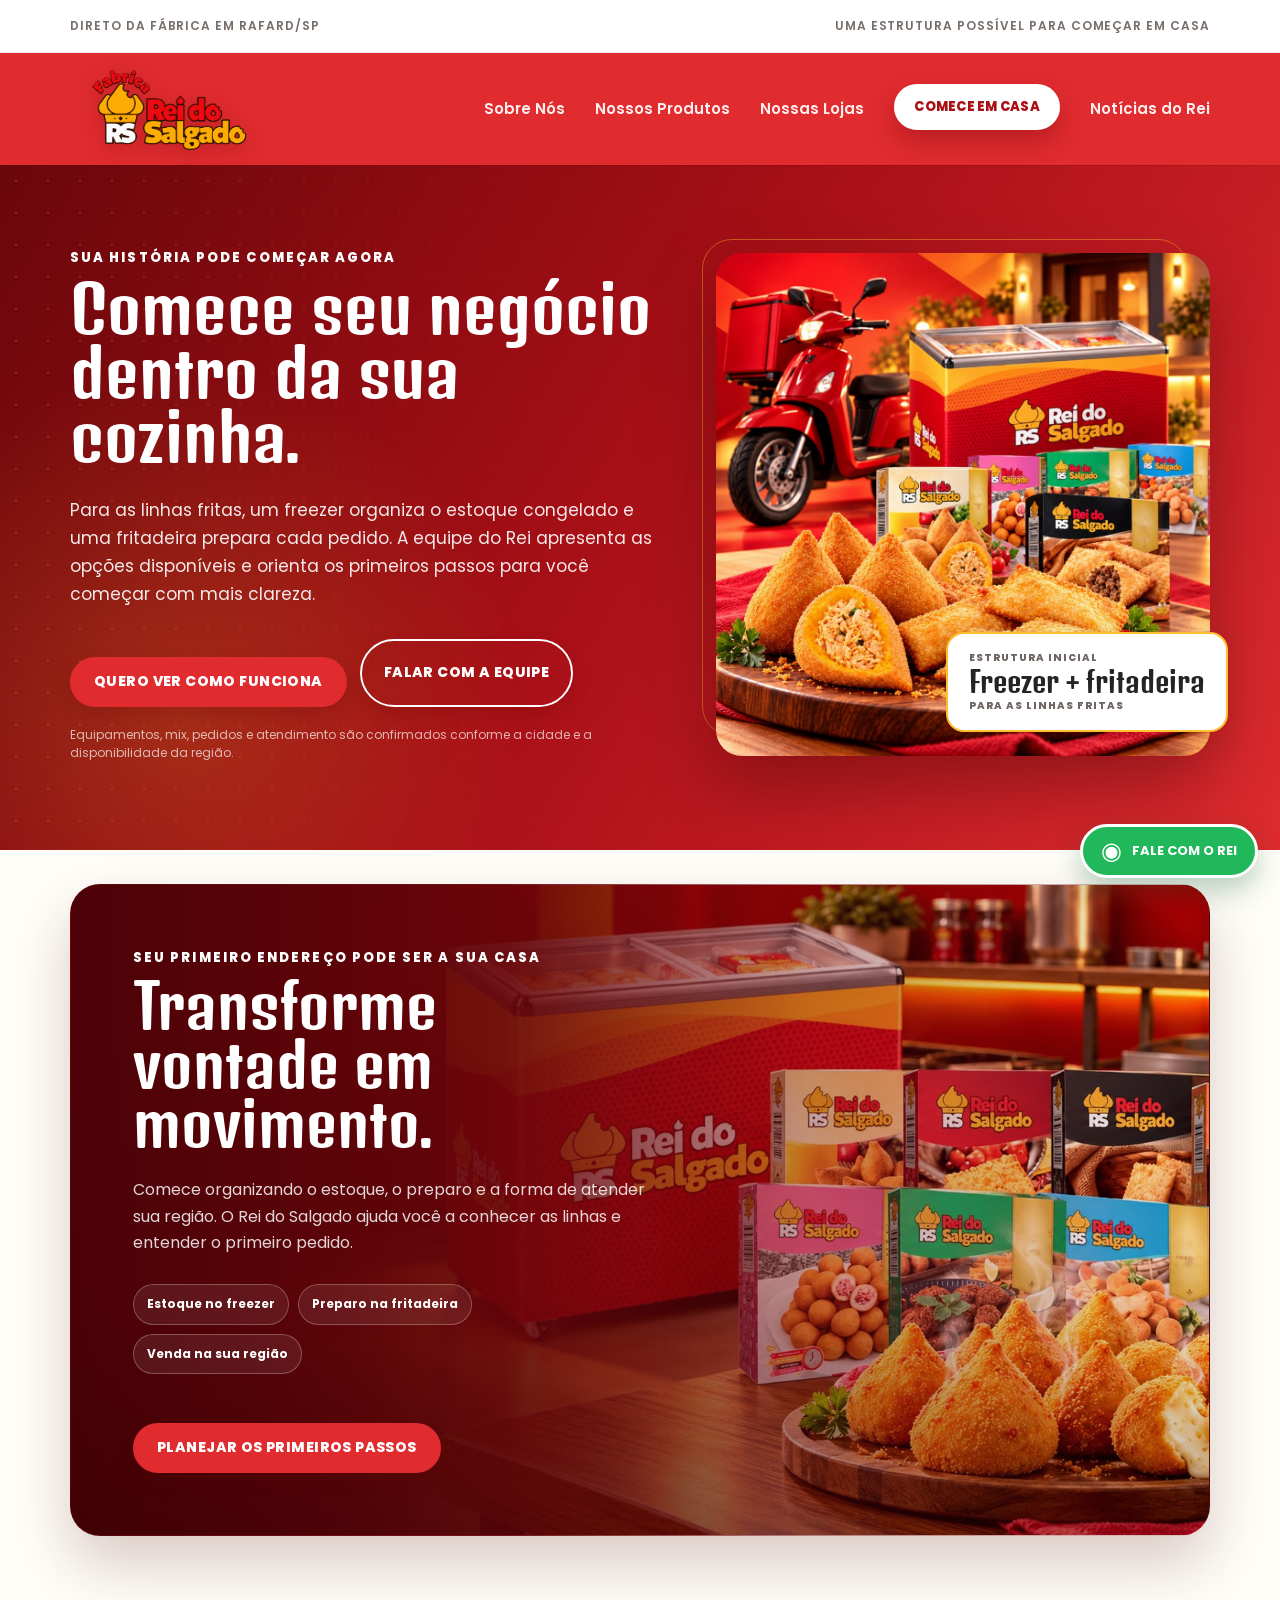
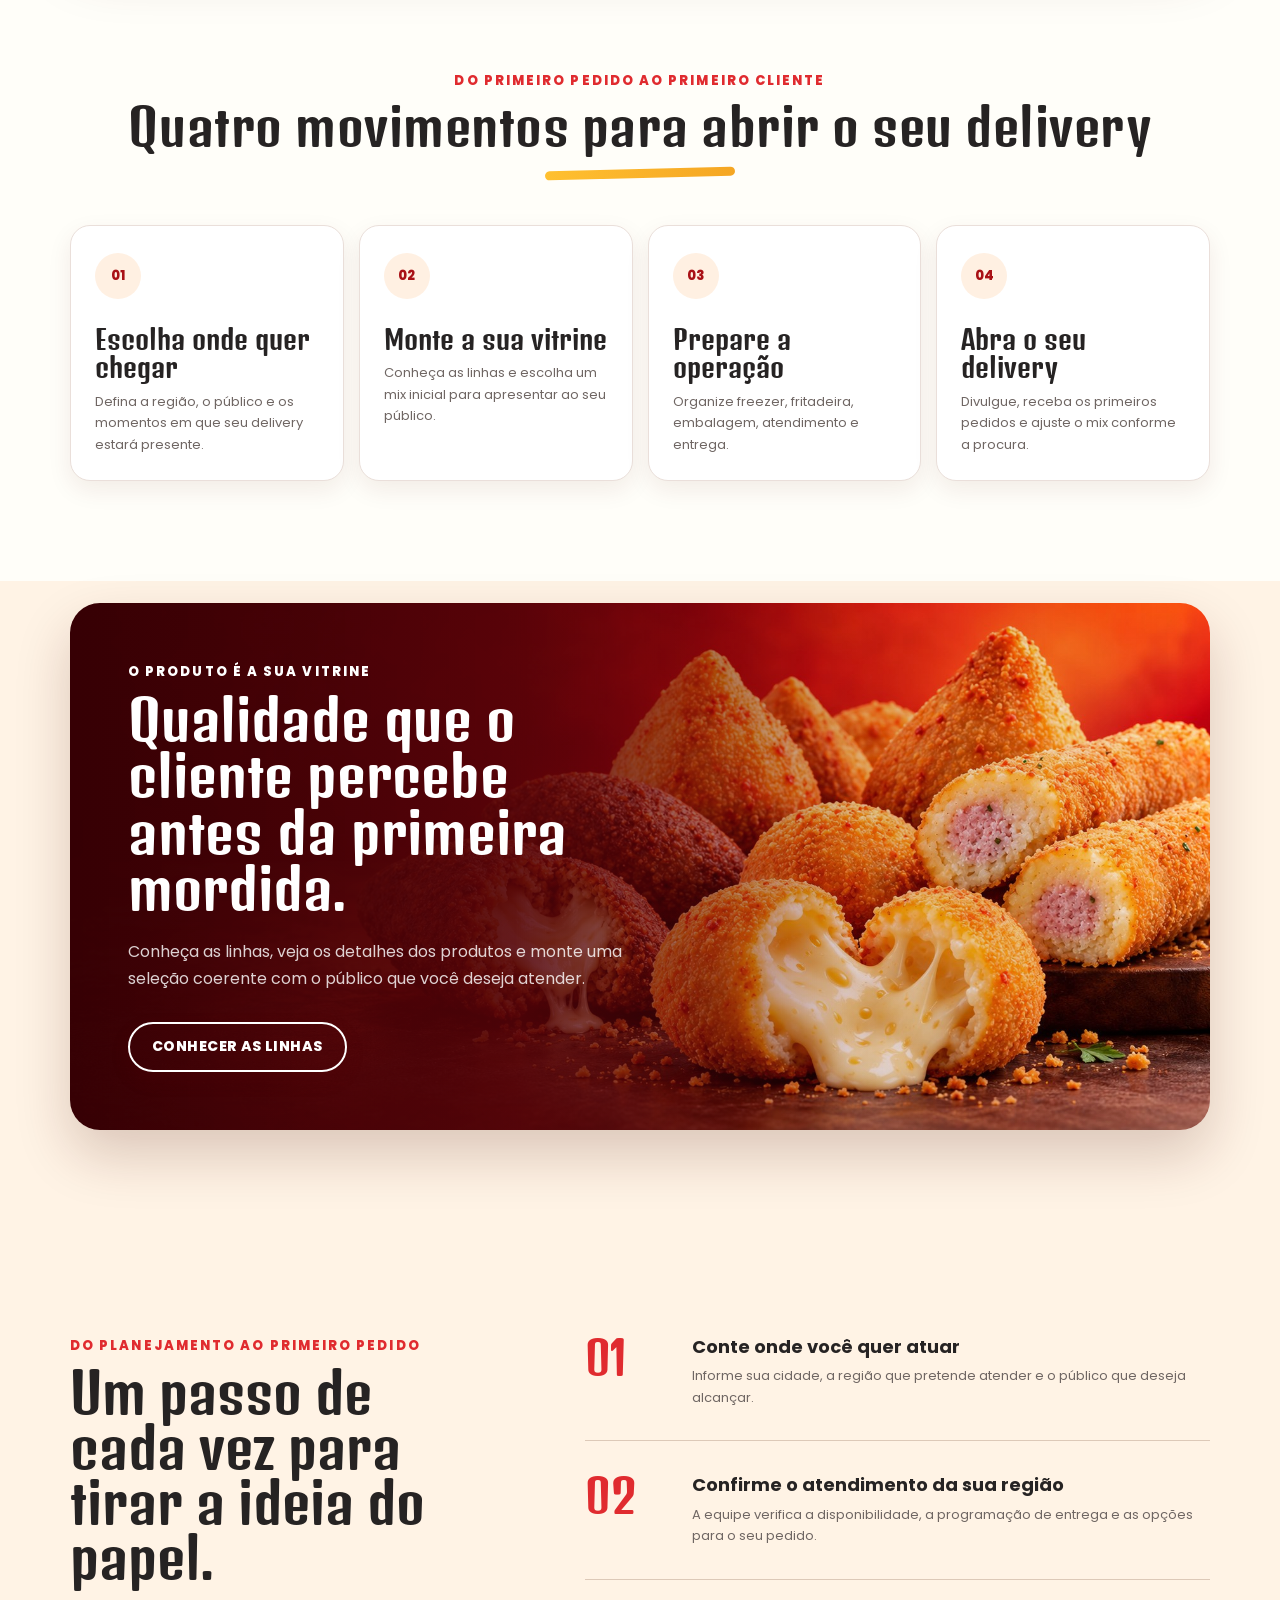
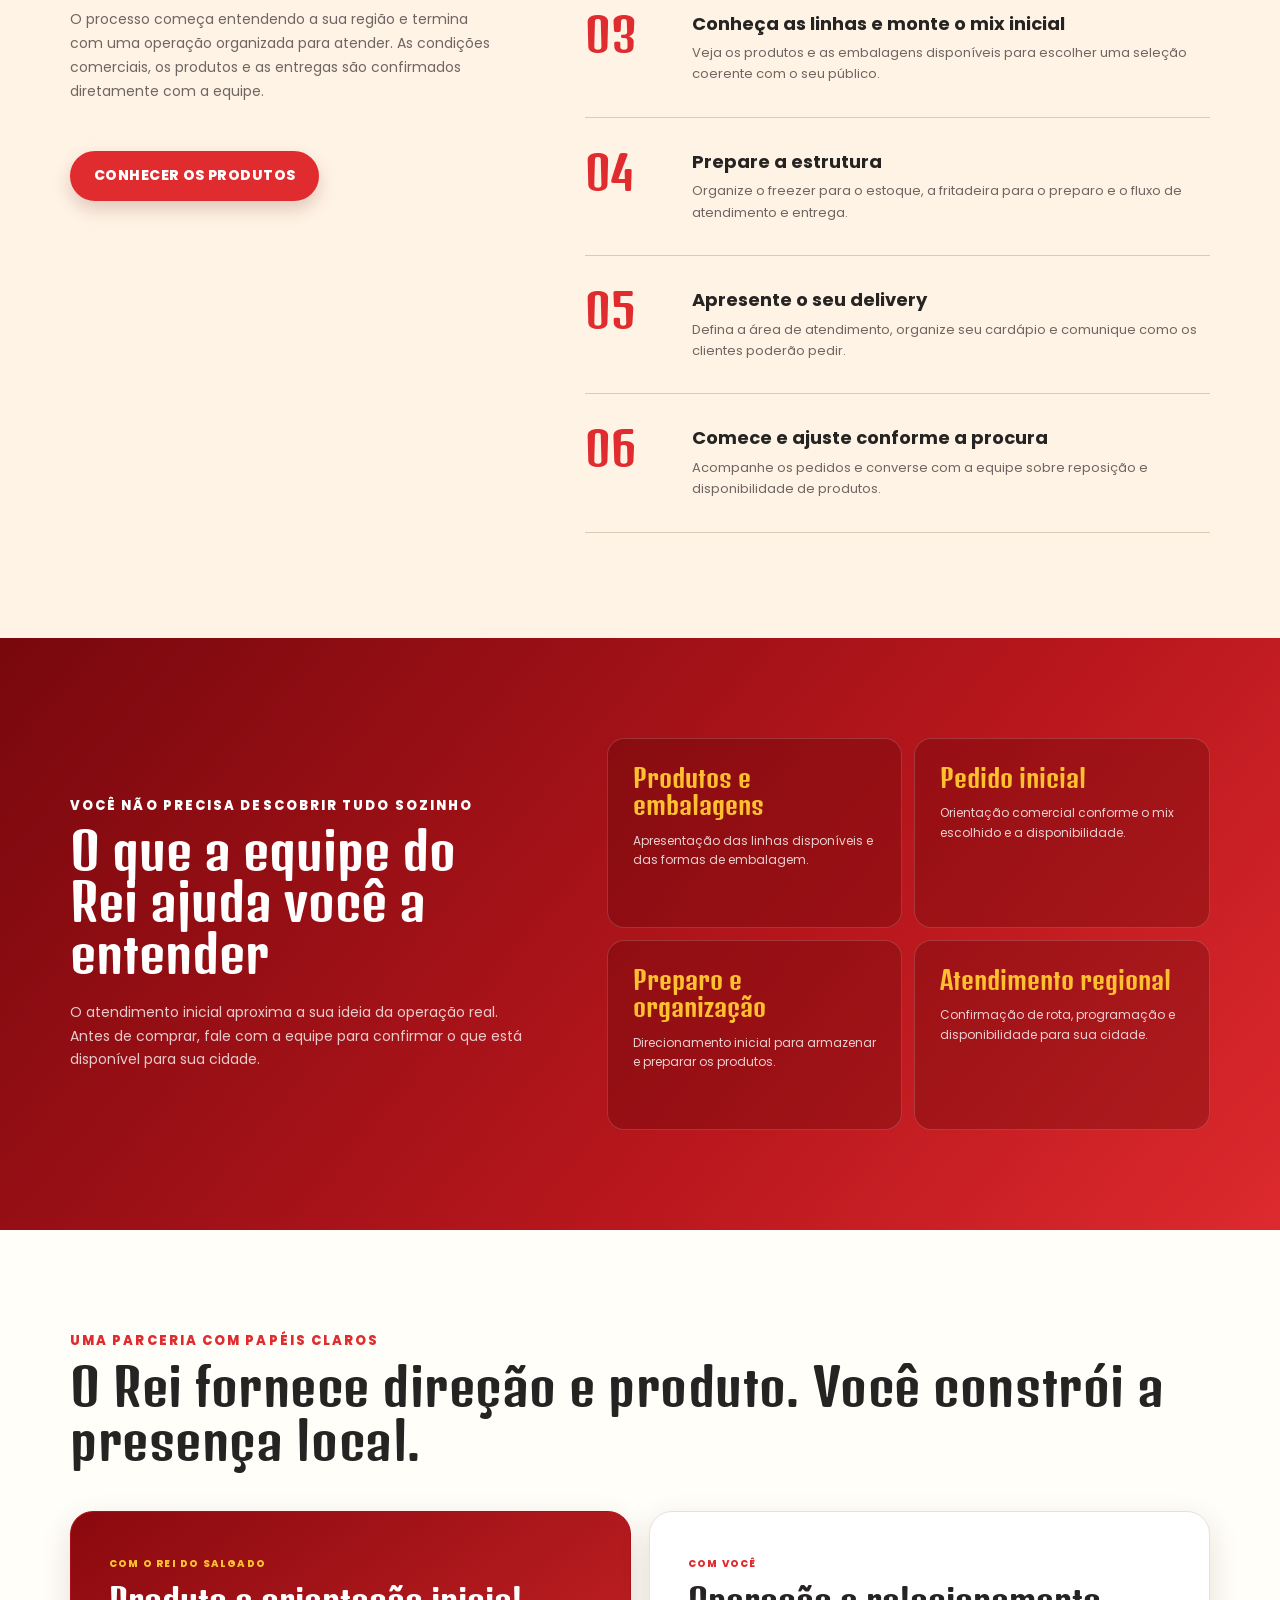
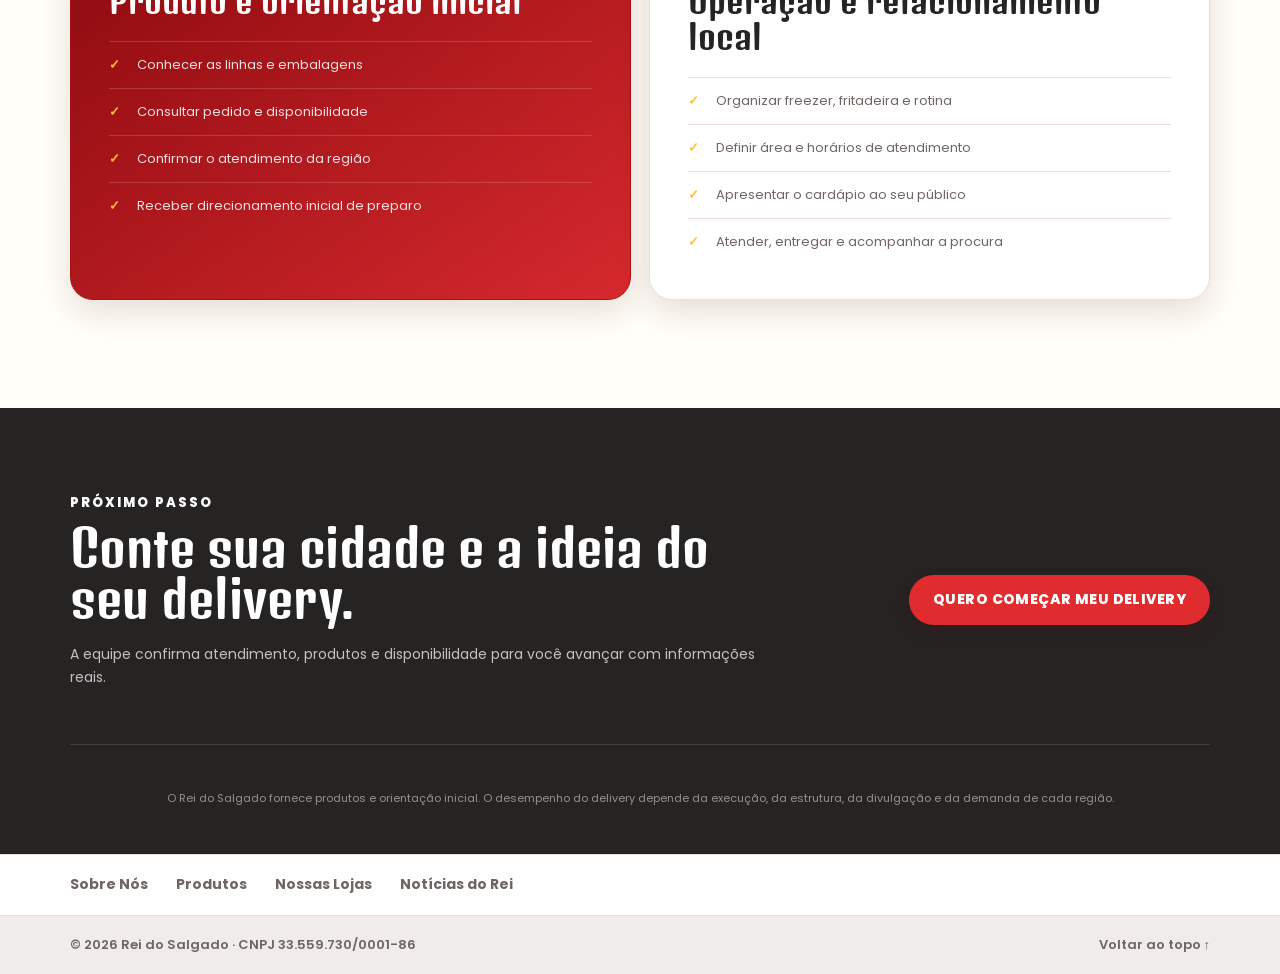
==== commit e8b2646e: "Destaca oportunidade de começar delivery em casa" ====
--- a/delivery.html
+++ b/delivery.html
@@ -3,8 +3,8 @@
   <head>
     <meta charset="UTF-8" />
     <meta name="viewport" content="width=device-width,initial-scale=1" />
-    <title>Comece seu delivery | Rei do Salgado</title>
-    <meta name="description" content="Veja a estrutura inicial e o passo a passo para começar um delivery com os produtos do Rei do Salgado." />
+    <title>Comece seu negócio em casa | Rei do Salgado</title>
+    <meta name="description" content="Veja como organizar freezer, fritadeira, mix de produtos e os primeiros passos para começar um delivery em casa com o Rei do Salgado." />
     <link rel="icon" href="assets/logo-rei-do-salgado.png" />
     <link rel="preconnect" href="https://fonts.googleapis.com" />
     <link rel="preconnect" href="https://fonts.gstatic.com" crossorigin />
@@ -16,7 +16,7 @@
     <a class="skip-link" href="#passo-a-passo">Ir para o passo a passo</a>
 
     <header class="site-header" data-header>
-      <div class="utility-bar"><div class="shell utility-inner"><p>Direto da fábrica em Rafard/SP</p><p>Um caminho para começar na sua região</p></div></div>
+      <div class="utility-bar"><div class="shell utility-inner"><p>Direto da fábrica em Rafard/SP</p><p>Uma estrutura possível para começar em casa</p></div></div>
       <div class="main-nav-wrap">
         <div class="shell main-nav">
           <a class="brand" href="index.html" aria-label="Rei do Salgado - início"><img class="brand-logo" src="assets/logo-rei-do-salgado.png" alt="Rei do Salgado" /></a>
@@ -25,8 +25,8 @@
             <a href="sobre.html">Sobre Nós</a>
             <a href="produtos.html">Nossos Produtos</a>
             <a href="lojas.html">Nossas Lojas</a>
+            <a class="nav-business is-active" href="delivery.html" aria-current="page">Comece em casa</a>
             <a href="noticias.html">Notícias do Rei</a>
-            <a class="nav-cta is-active" href="delivery.html" aria-current="page">Começar delivery <span>→</span></a>
           </nav>
         </div>
       </div>
@@ -36,14 +36,14 @@
       <section class="delivery-hero" aria-labelledby="delivery-hero-title">
         <div class="shell delivery-hero-layout">
           <div class="delivery-hero-copy">
-            <p class="eyebrow">Comece com clareza</p>
-            <h1 id="delivery-hero-title">Seu delivery pode começar com uma estrutura possível.</h1>
-            <p>Para trabalhar com as linhas fritas, organize freezer, fritadeira e uma rotina de atendimento. O Rei do Salgado apresenta os produtos e ajuda você a entender os primeiros passos para começar na sua região.</p>
+            <p class="eyebrow">Sua história pode começar agora</p>
+            <h1 id="delivery-hero-title">Comece seu negócio dentro da sua cozinha.</h1>
+            <p>Para as linhas fritas, um freezer organiza o estoque congelado e uma fritadeira prepara cada pedido. A equipe do Rei apresenta as opções disponíveis e orienta os primeiros passos para você começar com mais clareza.</p>
             <div class="delivery-hero-actions">
-              <a class="primary-button" href="#passo-a-passo">Ver o passo a passo</a>
-              <a class="outline-button" href="https://wa.me/5519989094191?text=Ol%C3%A1%2C%20Donizete%21%20Quero%20entender%20como%20come%C3%A7ar%20um%20delivery%20com%20os%20produtos%20do%20Rei%20do%20Salgado." target="_blank" rel="noopener">Falar com Donizete</a>
+              <a class="primary-button" href="#passo-a-passo">Quero ver como funciona</a>
+              <a class="outline-button" href="https://wa.me/5519989094191?text=Ol%C3%A1%21%20Quero%20entender%20como%20come%C3%A7ar%20um%20delivery%20em%20casa%20com%20os%20produtos%20do%20Rei%20do%20Salgado." target="_blank" rel="noopener">Falar com a equipe</a>
             </div>
-            <p class="delivery-hero-note">Atendimento e disponibilidade são confirmados conforme a cidade e a programação da região.</p>
+            <p class="delivery-hero-note">Equipamentos, mix, pedidos e atendimento são confirmados conforme a cidade e a disponibilidade da região.</p>
           </div>
           <div class="delivery-hero-visual">
             <img src="assets/delivery-em-casa-v2.jpg" alt="Produtos e embalagens do Rei do Salgado em uma composição sobre começar um delivery" />
@@ -52,18 +52,49 @@
         </div>
       </section>
 
+      <section class="delivery-opportunity" aria-labelledby="opportunity-title">
+        <div class="shell">
+          <div class="delivery-opportunity-banner">
+            <div class="delivery-opportunity-copy">
+              <p class="eyebrow">Seu primeiro endereço pode ser a sua casa</p>
+              <h2 id="opportunity-title">Transforme vontade em movimento.</h2>
+              <p>Comece organizando o estoque, o preparo e a forma de atender sua região. O Rei do Salgado ajuda você a conhecer as linhas e entender o primeiro pedido.</p>
+              <div class="delivery-opportunity-points" aria-label="Estrutura inicial">
+                <span>Estoque no freezer</span>
+                <span>Preparo na fritadeira</span>
+                <span>Venda na sua região</span>
+              </div>
+              <a class="primary-button" href="#passo-a-passo">Planejar os primeiros passos</a>
+            </div>
+          </div>
+        </div>
+      </section>
+
       <section class="delivery-foundation" aria-labelledby="foundation-title">
         <div class="shell">
           <div class="section-heading">
-            <p class="section-kicker">O ponto de partida</p>
-            <h2 id="foundation-title">O que você precisa organizar para começar</h2>
+            <p class="section-kicker">Do primeiro pedido ao primeiro cliente</p>
+            <h2 id="foundation-title">Quatro movimentos para abrir o seu delivery</h2>
             <span class="title-stroke" aria-hidden="true"></span>
           </div>
           <div class="delivery-foundation-grid">
-            <article><span>01</span><div><h3>Estoque congelado</h3><p>Um freezer para conservar os produtos e separar o estoque de forma organizada.</p></div></article>
-            <article><span>02</span><div><h3>Preparo dos pedidos</h3><p>Uma fritadeira e uma rotina de preparo adequada para as linhas fritas.</p></div></article>
-            <article><span>03</span><div><h3>Atendimento e entrega</h3><p>Defina onde pretende atender, como receberá os pedidos e como fará as entregas.</p></div></article>
-            <article><span>04</span><div><h3>Mix de produtos</h3><p>Escolha com a equipe as linhas e embalagens disponíveis para apresentar ao seu público.</p></div></article>
+            <article><span>01</span><div><h3>Escolha onde quer chegar</h3><p>Defina a região, o público e os momentos em que seu delivery estará presente.</p></div></article>
+            <article><span>02</span><div><h3>Monte a sua vitrine</h3><p>Conheça as linhas e escolha um mix inicial para apresentar ao seu público.</p></div></article>
+            <article><span>03</span><div><h3>Prepare a operação</h3><p>Organize freezer, fritadeira, embalagem, atendimento e entrega.</p></div></article>
+            <article><span>04</span><div><h3>Abra o seu delivery</h3><p>Divulgue, receba os primeiros pedidos e ajuste o mix conforme a procura.</p></div></article>
+          </div>
+        </div>
+      </section>
+
+      <section class="delivery-product-story" aria-labelledby="product-story-title">
+        <div class="shell">
+          <div class="delivery-product-story-banner">
+            <div class="delivery-product-story-copy">
+              <p class="eyebrow">O produto é a sua vitrine</p>
+              <h2 id="product-story-title">Qualidade que o cliente percebe antes da primeira mordida.</h2>
+              <p>Conheça as linhas, veja os detalhes dos produtos e monte uma seleção coerente com o público que você deseja atender.</p>
+              <a class="outline-button" href="produtos.html">Conhecer as linhas</a>
+            </div>
           </div>
         </div>
       </section>
@@ -119,7 +150,7 @@
 
       <section class="delivery-final-cta" aria-labelledby="delivery-cta-title">
         <div class="shell delivery-final-cta-inner">
-          <div><p class="eyebrow">Próximo passo</p><h2 id="delivery-cta-title">Conte sua cidade e sua ideia para o Donizete.</h2><p>A equipe confirma atendimento, produtos e disponibilidade para você avançar com informações reais.</p></div>
+          <div><p class="eyebrow">Próximo passo</p><h2 id="delivery-cta-title">Conte sua cidade e a ideia do seu delivery.</h2><p>A equipe confirma atendimento, produtos e disponibilidade para você avançar com informações reais.</p></div>
           <a class="primary-button" href="https://wa.me/5519989094191?text=Ol%C3%A1%2C%20Donizete%21%20Quero%20come%C3%A7ar%20um%20delivery%20com%20os%20produtos%20do%20Rei%20do%20Salgado.%20Minha%20cidade%20%C3%A9%3A%20" target="_blank" rel="noopener">Quero começar meu delivery</a>
         </div>
         <p class="shell delivery-disclaimer">O Rei do Salgado fornece produtos e orientação inicial. O desempenho do delivery depende da execução, da estrutura, da divulgação e da demanda de cada região.</p>
--- a/styles.css
+++ b/styles.css
@@ -208,12 +208,12 @@
   font-weight: 600;
 }
 
-.site-menu > a:not(.nav-cta) {
+.site-menu > a:not(.nav-cta):not(.nav-business) {
   position: relative;
   padding: 18px 0;
 }
 
-.site-menu > a:not(.nav-cta)::after {
+.site-menu > a:not(.nav-cta):not(.nav-business)::after {
   content: "";
   position: absolute;
   inset: auto 0 10px;
@@ -231,6 +231,34 @@
 
 .site-menu .is-active {
   color: var(--yellow);
+}
+
+.nav-business {
+  display: inline-flex;
+  align-items: center;
+  justify-content: center;
+  min-height: 46px;
+  padding: 9px 18px;
+  border: 2px solid var(--yellow);
+  border-radius: 999px;
+  color: var(--red-dark) !important;
+  background: var(--yellow);
+  font-size: 13px;
+  font-weight: 800;
+  line-height: 1.1;
+  letter-spacing: 0.02em;
+  text-transform: uppercase;
+  box-shadow: 0 8px 19px rgba(91, 0, 0, 0.22);
+  transition: transform 180ms ease, background 180ms ease, border-color 180ms ease, box-shadow 180ms ease;
+}
+
+.nav-business:hover,
+.site-menu .nav-business.is-active {
+  border-color: var(--white);
+  color: var(--red-dark) !important;
+  background: var(--white);
+  transform: translateY(-2px);
+  box-shadow: 0 12px 25px rgba(91, 0, 0, 0.28);
 }
 
 .nav-cta,
@@ -2938,6 +2966,18 @@
     justify-content: flex-start;
   }
 
+  .site-menu .nav-business {
+    justify-content: flex-start;
+    color: var(--yellow) !important;
+    background: rgba(255, 192, 48, 0.12);
+    transform: none;
+  }
+
+  .site-menu .nav-business.is-active {
+    color: var(--red-dark) !important;
+    background: var(--yellow);
+  }
+
   .feature-grid,
   .product-grid {
     grid-template-columns: repeat(2, var(--product-card-width));
@@ -3930,6 +3970,75 @@
   line-height: 1.1;
 }
 
+.delivery-opportunity {
+  padding: 34px 0 42px;
+  background: var(--paper);
+}
+
+.delivery-opportunity-banner {
+  position: relative;
+  display: flex;
+  min-height: 520px;
+  overflow: hidden;
+  align-items: center;
+  border: 1px solid rgba(128, 11, 15, 0.22);
+  border-radius: 30px;
+  background:
+    linear-gradient(90deg, rgba(75, 2, 7, 0.98) 0%, rgba(103, 5, 10, 0.93) 38%, rgba(103, 5, 10, 0.38) 65%, rgba(103, 5, 10, 0.03) 100%),
+    url("assets/banner-revenda.jpg") center center / cover no-repeat;
+  box-shadow: 0 28px 60px rgba(82, 14, 9, 0.22);
+}
+
+.delivery-opportunity-banner::after {
+  position: absolute;
+  inset: 0;
+  pointer-events: none;
+  content: "";
+  background: linear-gradient(180deg, transparent 62%, rgba(34, 0, 2, 0.28));
+}
+
+.delivery-opportunity-copy {
+  position: relative;
+  z-index: 1;
+  width: min(56%, 660px);
+  padding: 62px;
+  color: var(--white);
+}
+
+.delivery-opportunity-copy h2 {
+  max-width: 590px;
+  margin: 0;
+  font-family: "Denk One", "Arial Black", sans-serif;
+  font-size: clamp(48px, 4.7vw, 68px);
+  font-weight: 400;
+  line-height: 0.98;
+}
+
+.delivery-opportunity-copy > p:not(.eyebrow) {
+  max-width: 590px;
+  margin: 23px 0 0;
+  color: rgba(255, 255, 255, 0.84);
+  font-size: 16px;
+  line-height: 1.65;
+}
+
+.delivery-opportunity-points {
+  display: flex;
+  flex-wrap: wrap;
+  gap: 9px;
+  margin: 28px 0 31px;
+}
+
+.delivery-opportunity-points span {
+  padding: 9px 13px;
+  border: 1px solid rgba(255, 255, 255, 0.26);
+  border-radius: 999px;
+  color: var(--white);
+  background: rgba(255, 255, 255, 0.08);
+  font-size: 12px;
+  font-weight: 700;
+}
+
 .delivery-foundation {
   padding: 92px 0 100px;
 }
@@ -4048,6 +4157,44 @@
   line-height: 1.65;
 }
 
+.delivery-product-story {
+  padding: 22px 0 100px;
+  background: #fff3e5;
+}
+
+.delivery-product-story-banner {
+  display: flex;
+  min-height: 455px;
+  overflow: hidden;
+  align-items: center;
+  border-radius: 30px;
+  background:
+    linear-gradient(90deg, rgba(54, 0, 4, 0.97) 0%, rgba(83, 3, 8, 0.9) 39%, rgba(83, 3, 8, 0.18) 69%, transparent 100%),
+    url("assets/banner-qualidade.jpg") center center / cover no-repeat;
+  box-shadow: 0 25px 55px rgba(73, 20, 8, 0.2);
+}
+
+.delivery-product-story-copy {
+  width: min(55%, 650px);
+  padding: 58px;
+  color: var(--white);
+}
+
+.delivery-product-story-copy h2 {
+  margin: 0;
+  font-family: "Denk One", "Arial Black", sans-serif;
+  font-size: clamp(44px, 4.4vw, 63px);
+  font-weight: 400;
+  line-height: 1;
+}
+
+.delivery-product-story-copy > p:not(.eyebrow) {
+  margin: 23px 0 30px;
+  color: rgba(255, 255, 255, 0.82);
+  font-size: 16px;
+  line-height: 1.65;
+}
+
 .delivery-support {
   padding: 100px 0;
   color: var(--white);
@@ -4233,6 +4380,12 @@
   .delivery-support-layout {
     gap: 52px;
   }
+
+  .delivery-opportunity-copy,
+  .delivery-product-story-copy {
+    width: 62%;
+    padding: 50px;
+  }
 }
 
 @media (max-width: 899px) {
@@ -4274,6 +4427,16 @@
   .delivery-final-cta-inner .primary-button {
     width: fit-content;
   }
+
+  .delivery-opportunity-banner,
+  .delivery-product-story-banner {
+    background-position: 62% center;
+  }
+
+  .delivery-opportunity-copy,
+  .delivery-product-story-copy {
+    width: 70%;
+  }
 }
 
 @media (max-width: 599px) {
@@ -4312,6 +4475,55 @@
 
   .delivery-hero-badge strong {
     font-size: 24px;
+  }
+
+  .delivery-opportunity {
+    padding: 22px 0 34px;
+  }
+
+  .delivery-opportunity-banner,
+  .delivery-product-story-banner {
+    min-height: auto;
+    background-position: 66% center;
+  }
+
+  .delivery-opportunity-banner {
+    background:
+      linear-gradient(90deg, rgba(67, 1, 6, 0.97) 0%, rgba(86, 3, 8, 0.93) 68%, rgba(86, 3, 8, 0.68) 100%),
+      url("assets/banner-revenda.jpg") 66% center / cover no-repeat;
+  }
+
+  .delivery-product-story-banner {
+    background:
+      linear-gradient(90deg, rgba(48, 0, 4, 0.97) 0%, rgba(65, 1, 6, 0.92) 70%, rgba(65, 1, 6, 0.62) 100%),
+      url("assets/banner-qualidade.jpg") 66% center / cover no-repeat;
+  }
+
+  .delivery-opportunity-copy,
+  .delivery-product-story-copy {
+    width: 100%;
+    padding: 42px 28px;
+  }
+
+  .delivery-opportunity-copy h2,
+  .delivery-product-story-copy h2 {
+    font-size: 41px;
+  }
+
+  .delivery-opportunity-copy > p:not(.eyebrow),
+  .delivery-product-story-copy > p:not(.eyebrow) {
+    font-size: 14px;
+  }
+
+  .delivery-opportunity-points {
+    align-items: flex-start;
+    flex-direction: column;
+  }
+
+  .delivery-opportunity-copy .primary-button,
+  .delivery-product-story-copy .outline-button {
+    width: 100%;
+    text-align: center;
   }
 
   .delivery-foundation,
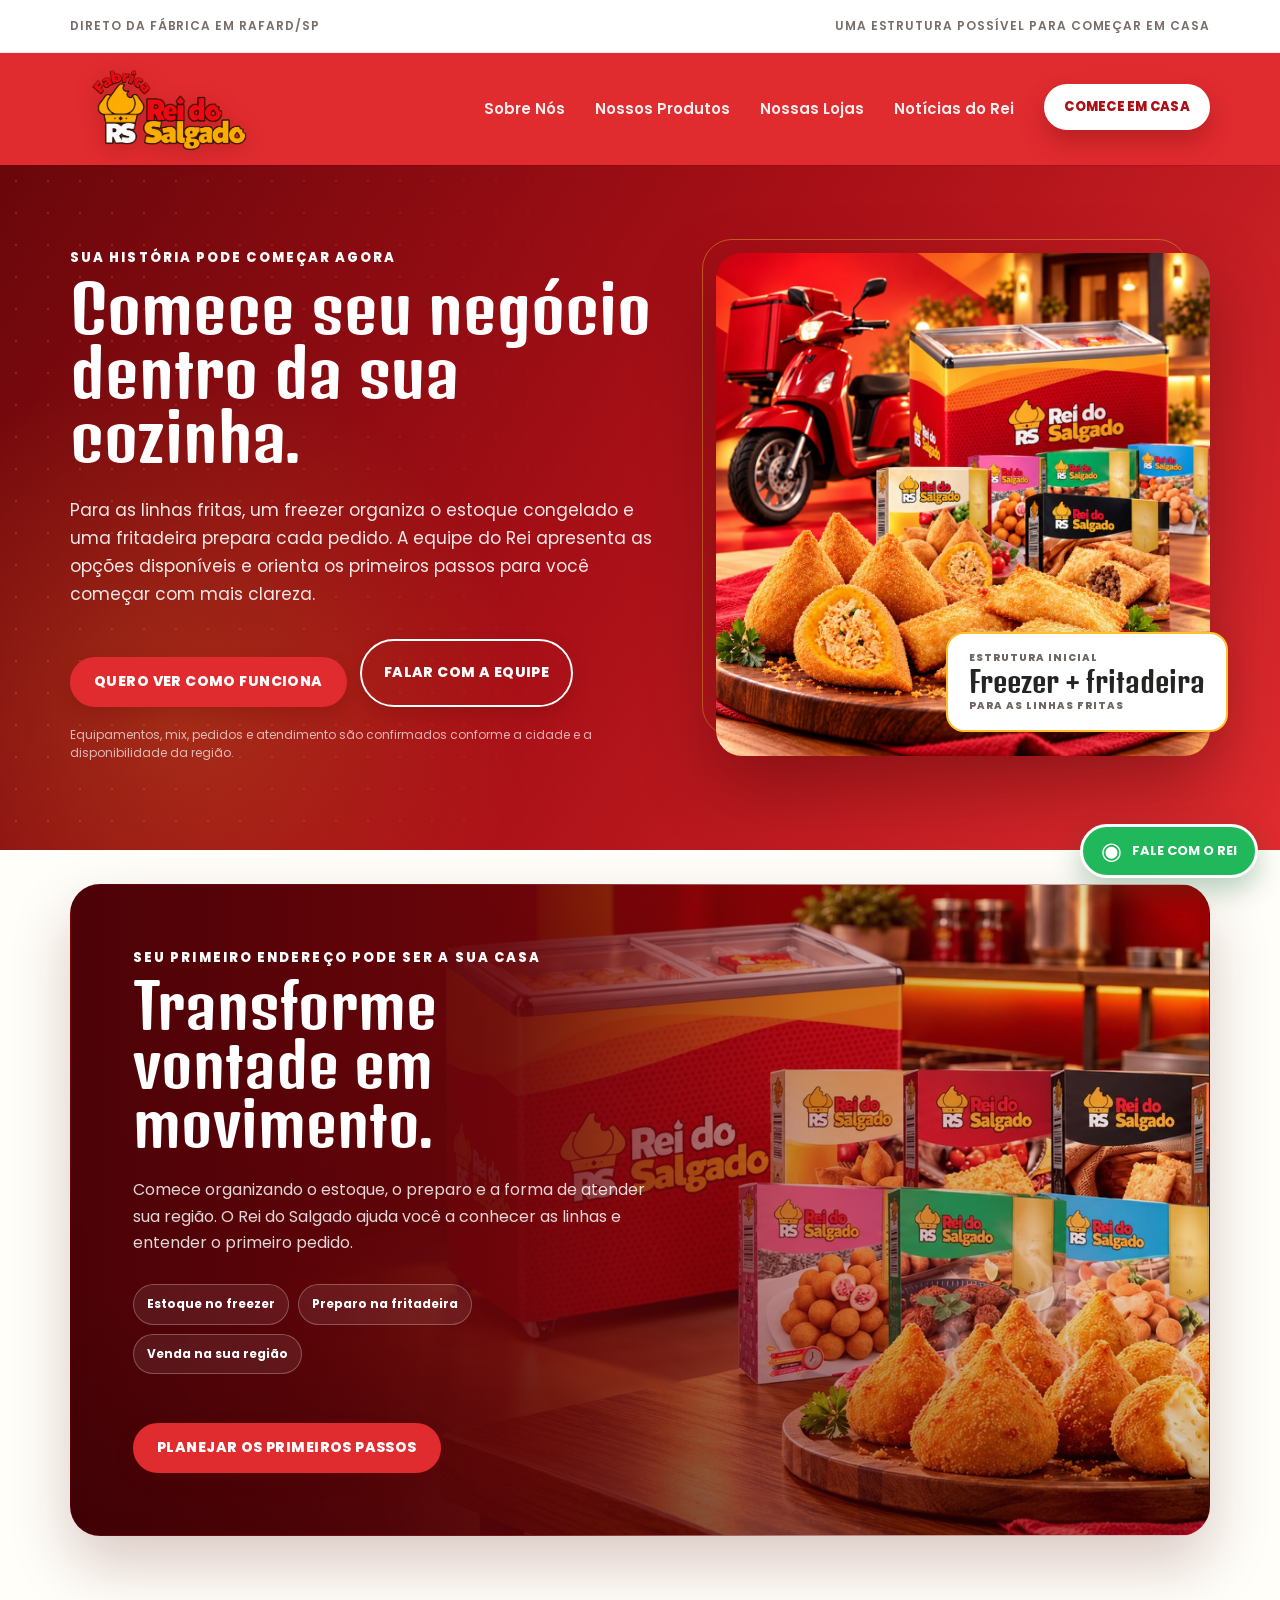
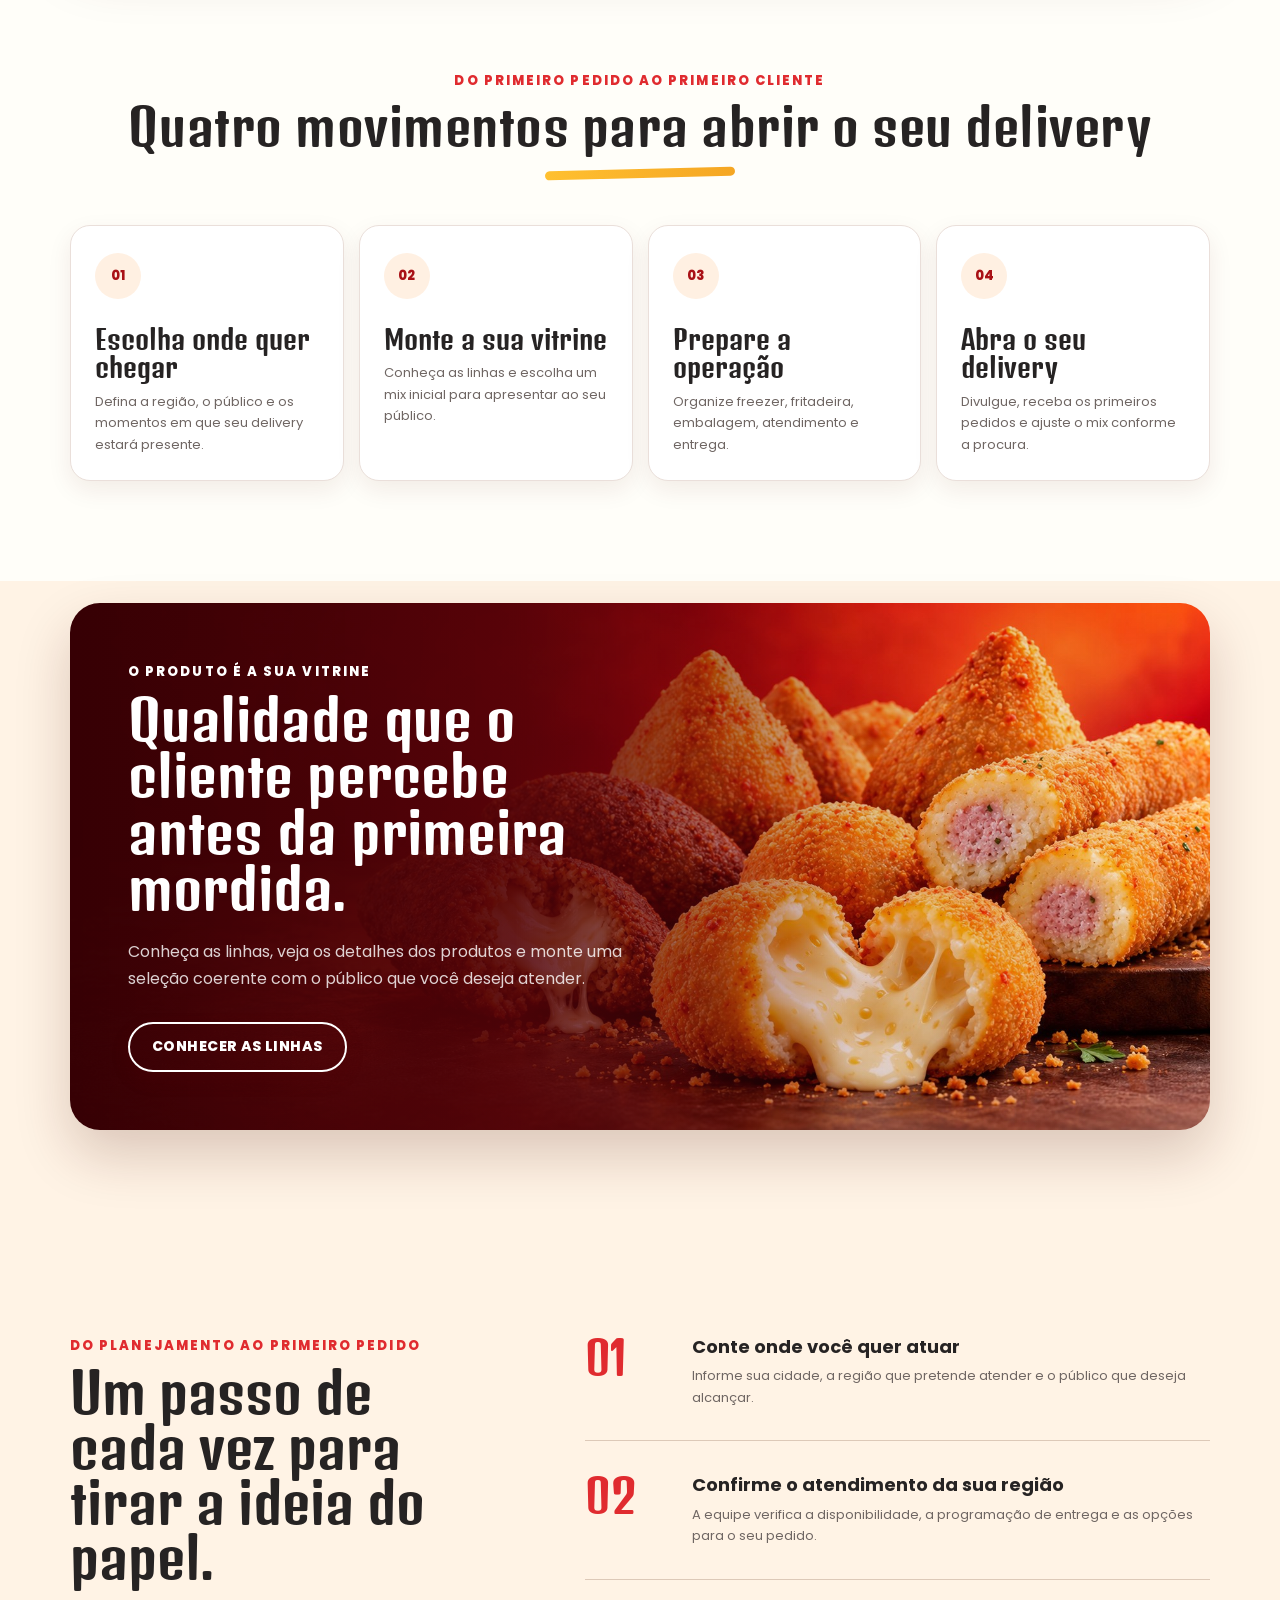
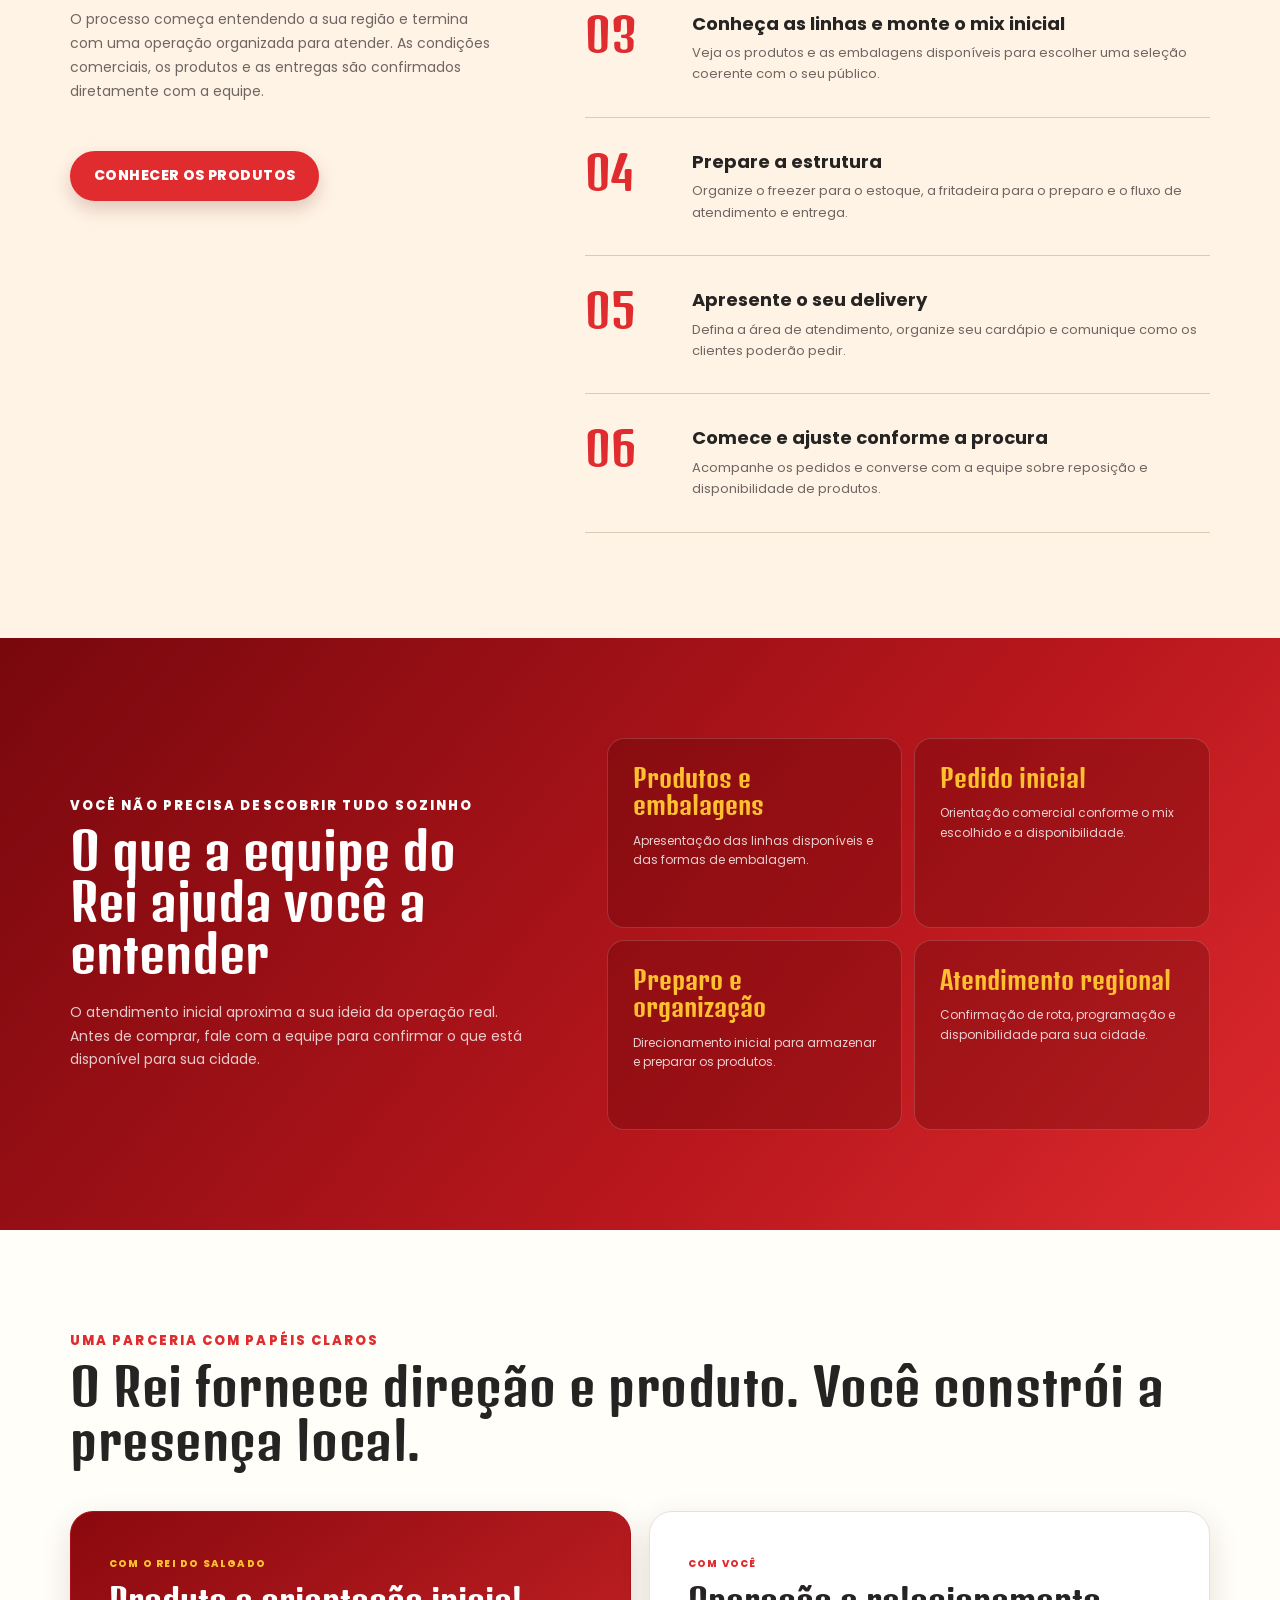
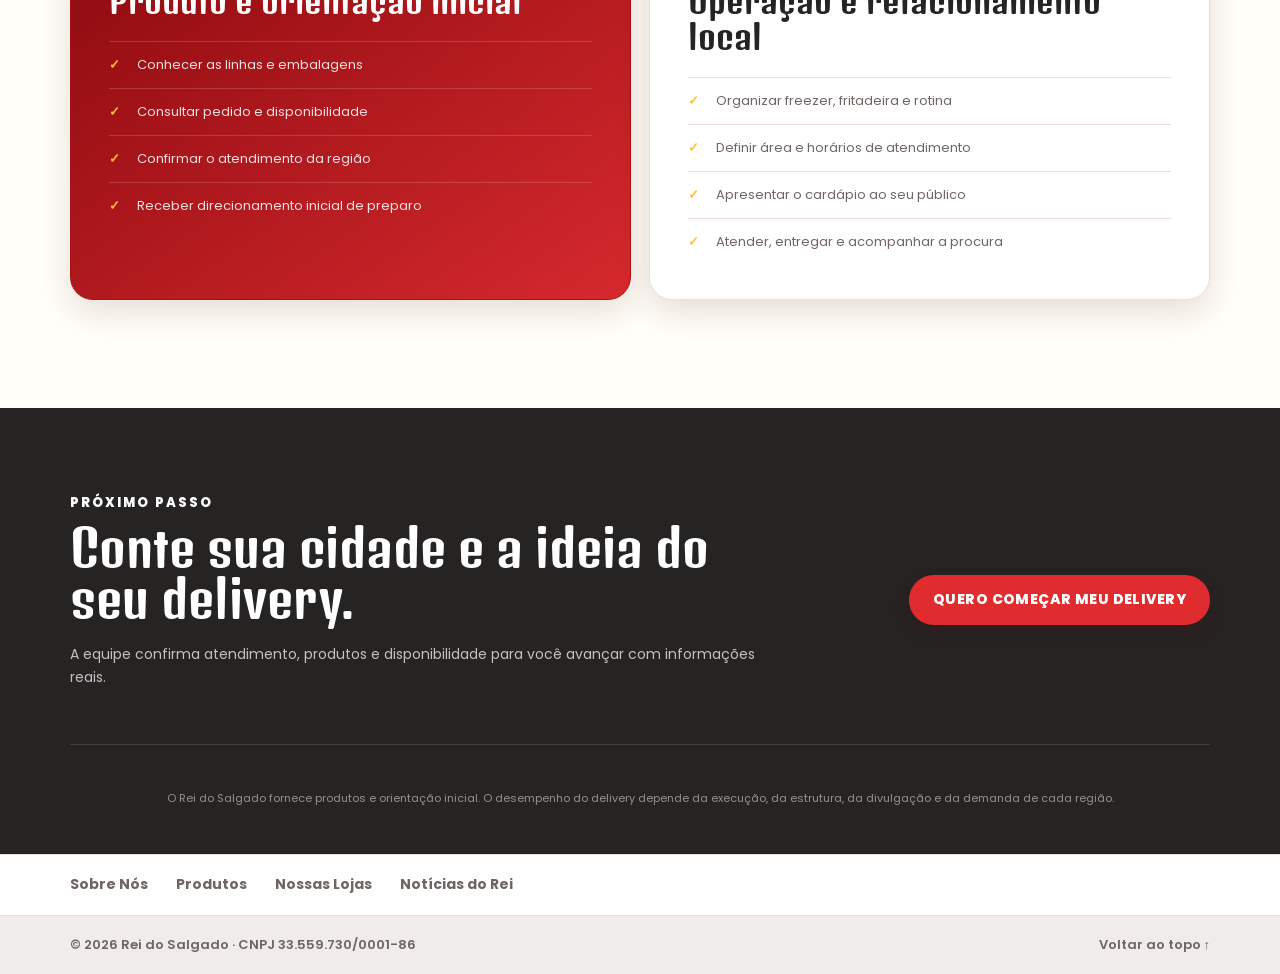
==== commit 4a538e44: "Move botão Comece em casa para o fim do menu" ====
--- a/delivery.html
+++ b/delivery.html
@@ -9,7 +9,7 @@
     <link rel="preconnect" href="https://fonts.googleapis.com" />
     <link rel="preconnect" href="https://fonts.gstatic.com" crossorigin />
     <link href="https://fonts.googleapis.com/css2?family=Denk+One&family=Poppins:wght@400;500;600;700;800&display=swap" rel="stylesheet" />
-    <link rel="stylesheet" href="styles.css?v=20261104-1" />
+    <link rel="stylesheet" href="styles.css?v=20261123-2" />
     <script src="app.js?v=20261104-1" defer></script>
   </head>
   <body id="topo">
@@ -25,8 +25,8 @@
             <a href="sobre.html">Sobre Nós</a>
             <a href="produtos.html">Nossos Produtos</a>
             <a href="lojas.html">Nossas Lojas</a>
+            <a href="noticias.html">Notícias do Rei</a>
             <a class="nav-business is-active" href="delivery.html" aria-current="page">Comece em casa</a>
-            <a href="noticias.html">Notícias do Rei</a>
           </nav>
         </div>
       </div>
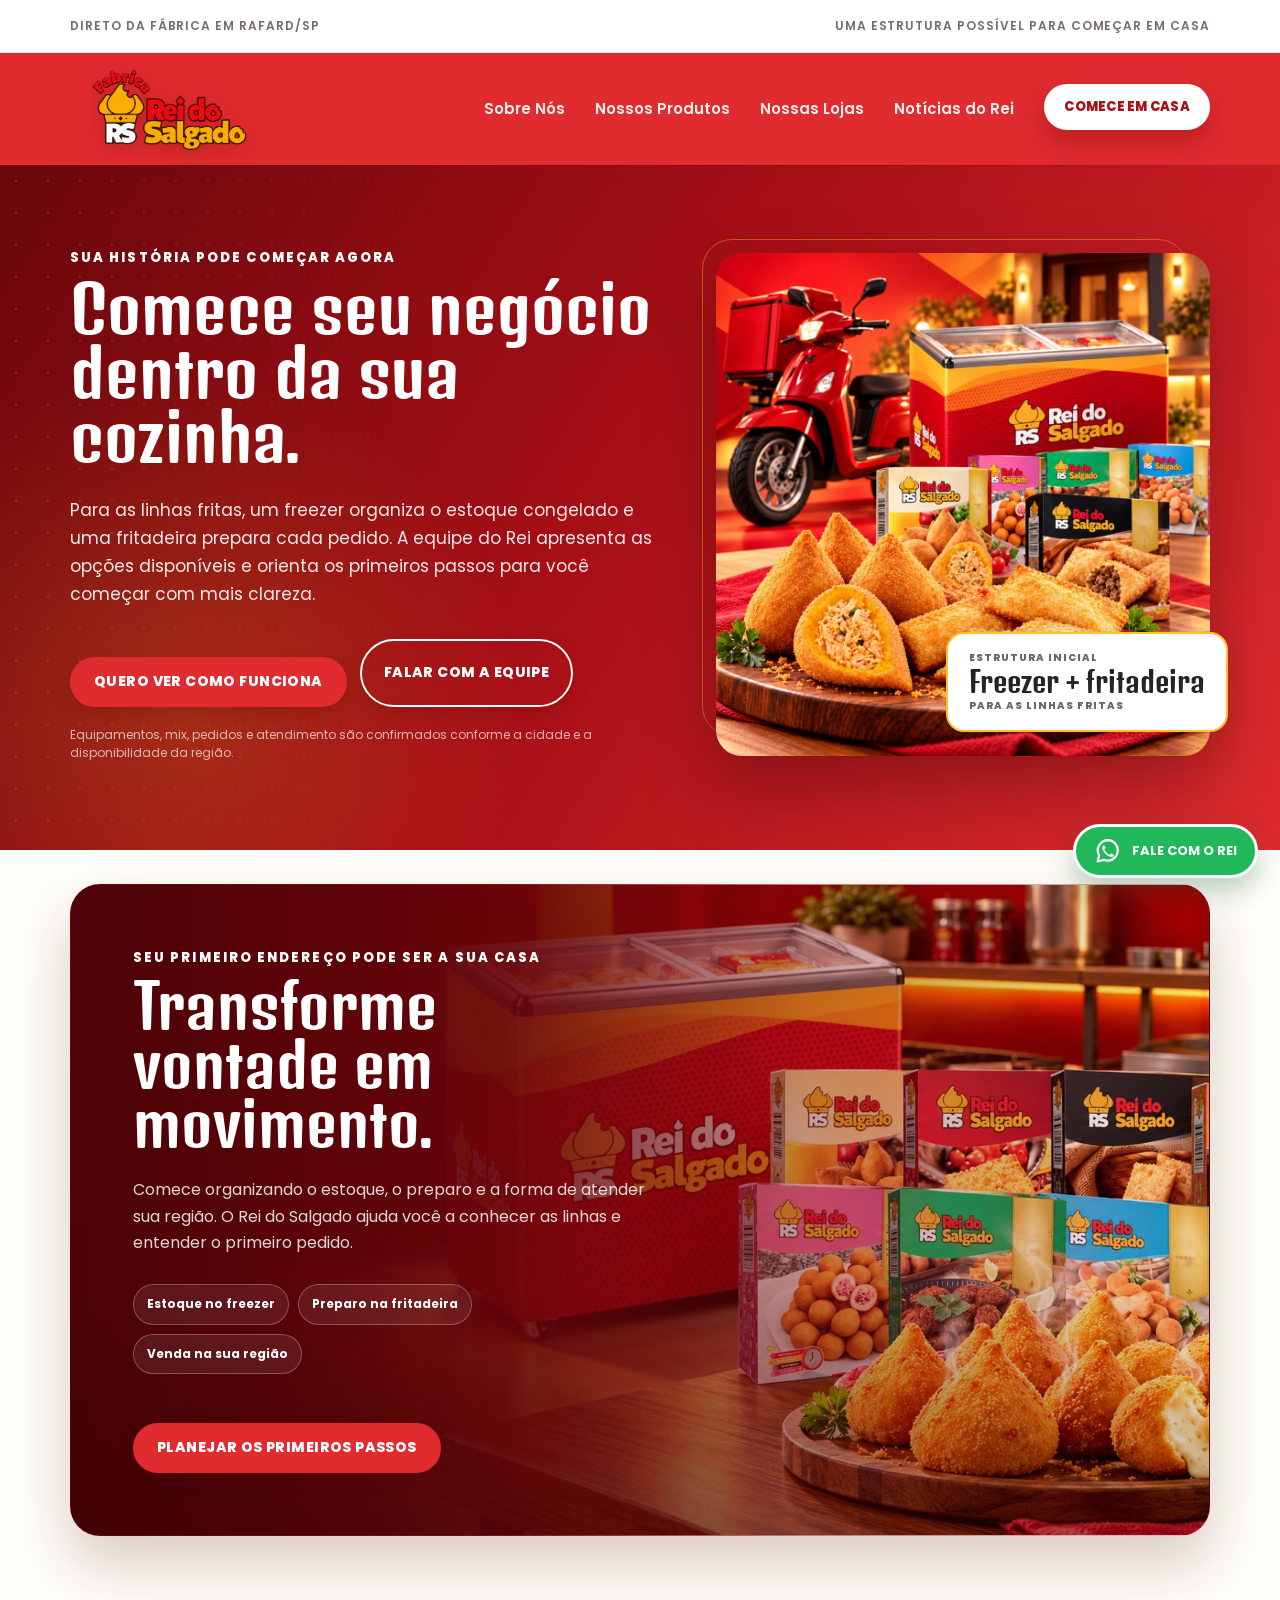
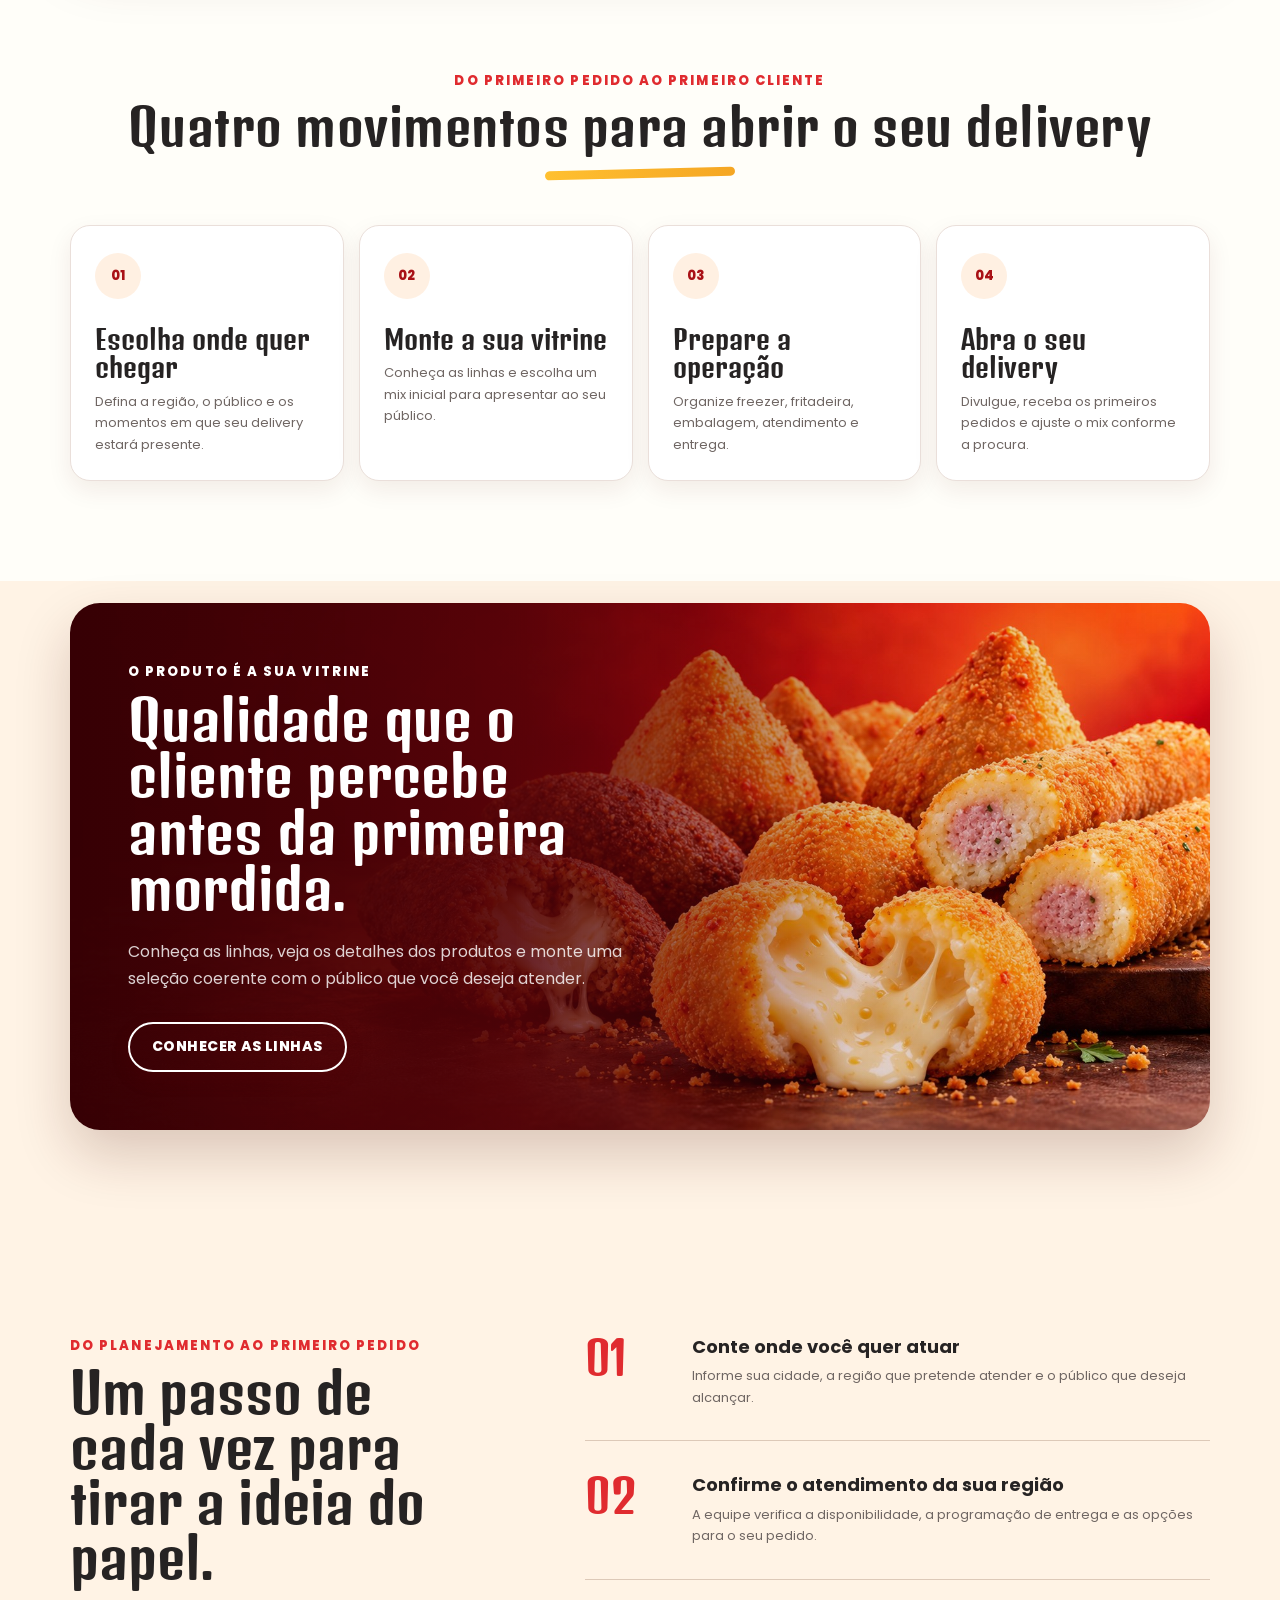
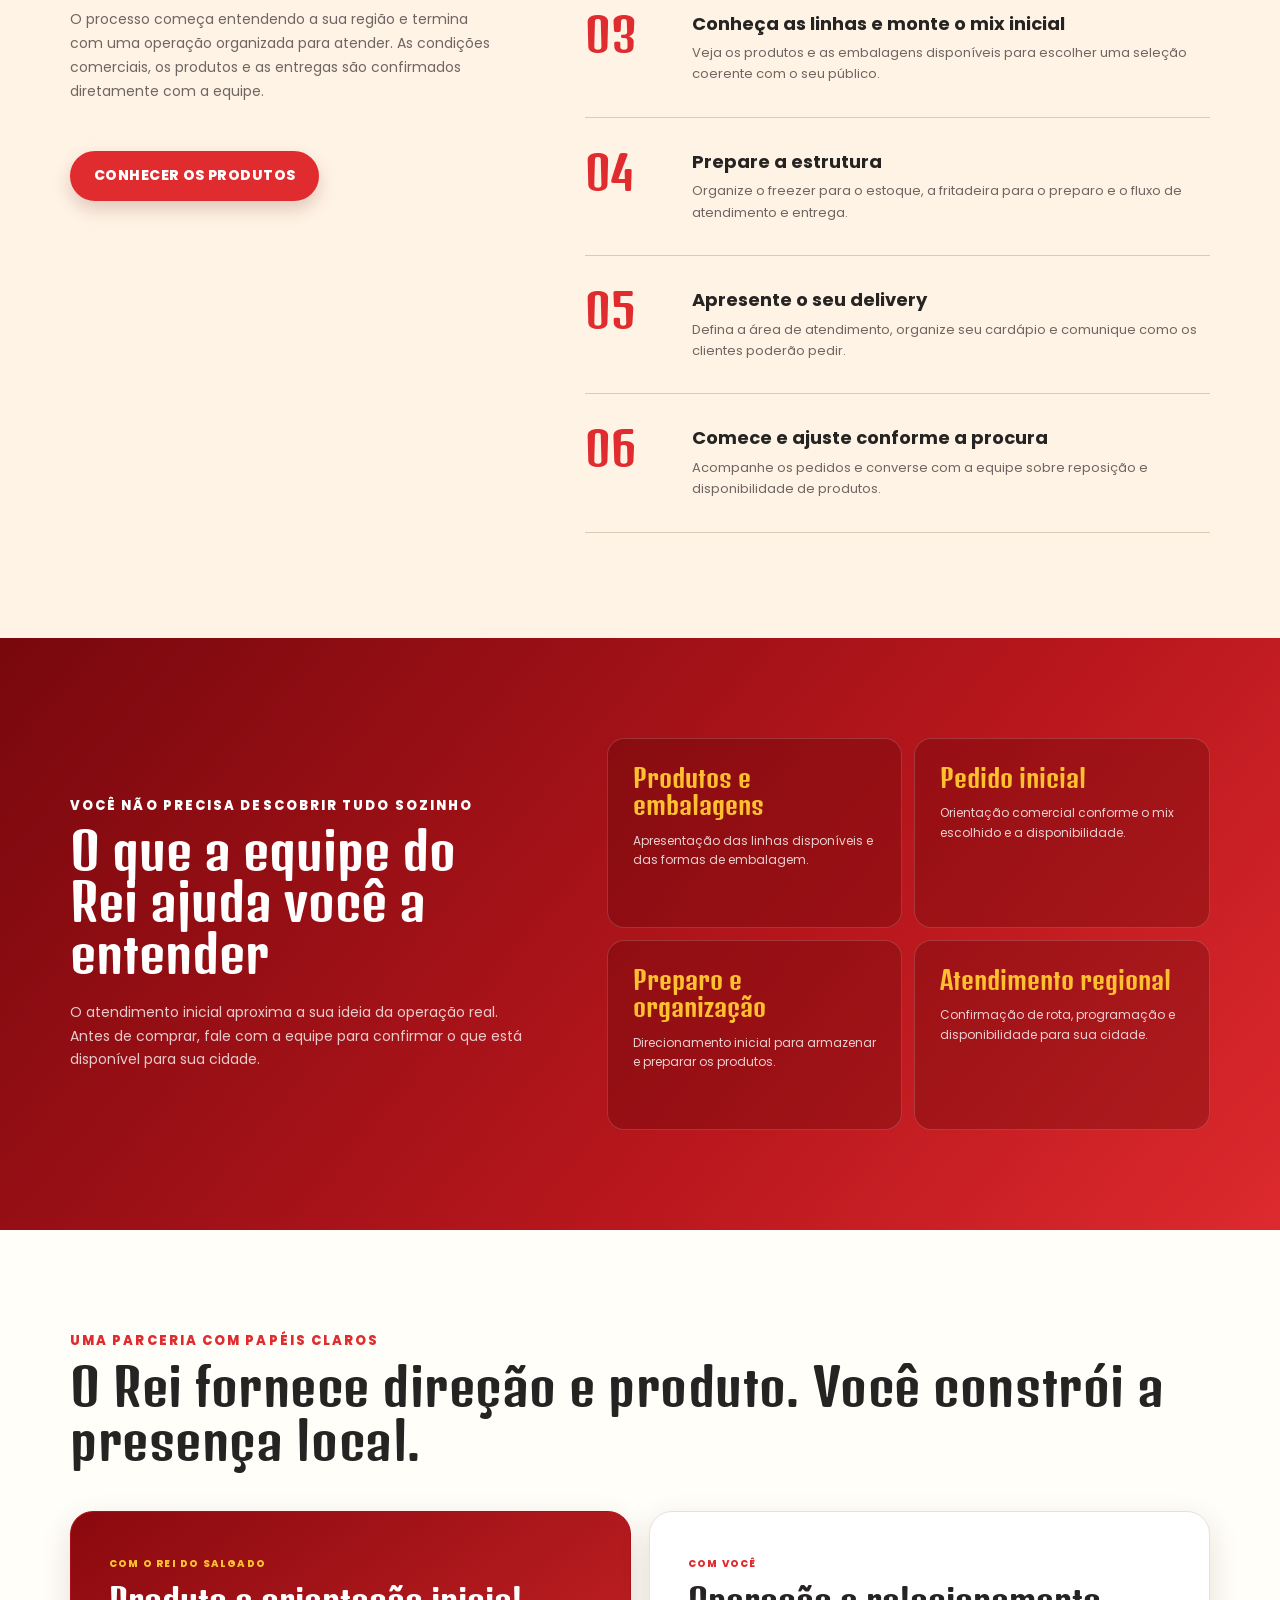
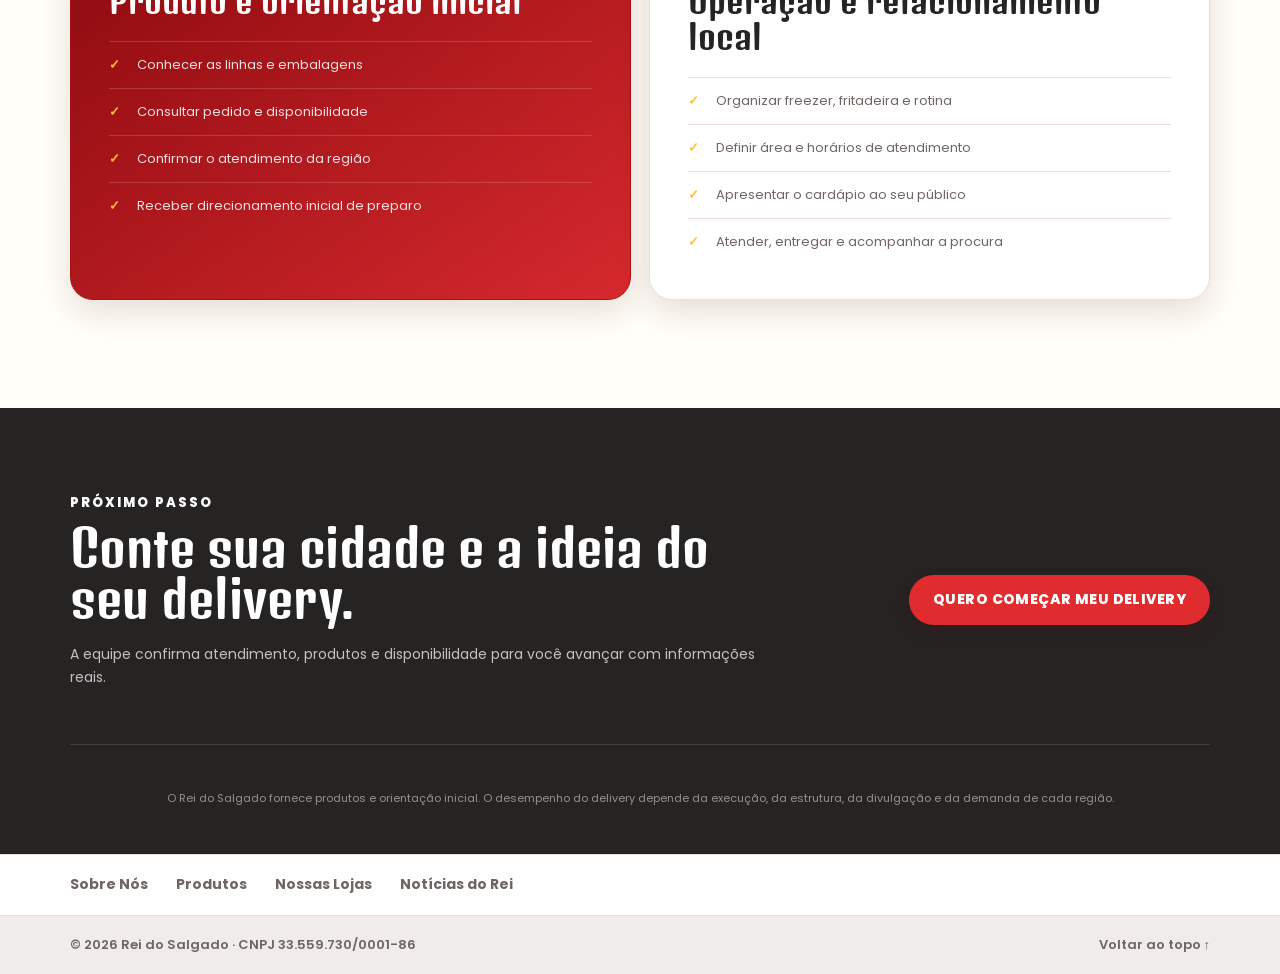
==== commit 5becf66a: "Adiciona ícone do WhatsApp ao botão flutuante" ====
--- a/delivery.html
+++ b/delivery.html
@@ -9,7 +9,7 @@
     <link rel="preconnect" href="https://fonts.googleapis.com" />
     <link rel="preconnect" href="https://fonts.gstatic.com" crossorigin />
     <link href="https://fonts.googleapis.com/css2?family=Denk+One&family=Poppins:wght@400;500;600;700;800&display=swap" rel="stylesheet" />
-    <link rel="stylesheet" href="styles.css?v=20261123-2" />
+    <link rel="stylesheet" href="styles.css?v=20261123-3" />
     <script src="app.js?v=20261104-1" defer></script>
   </head>
   <body id="topo">
@@ -162,6 +162,6 @@
       <div class="footer-bottom"><div class="shell"><p>© <span data-year></span> Rei do Salgado · CNPJ 33.559.730/0001-86</p><a href="#topo">Voltar ao topo ↑</a></div></div>
     </footer>
 
-    <a class="whatsapp-float" href="https://wa.me/5519989094191?text=Ol%C3%A1%21%20Quero%20come%C3%A7ar%20um%20delivery%20com%20os%20produtos%20do%20Rei%20do%20Salgado." target="_blank" rel="noopener" aria-label="Falar com Donizete pelo WhatsApp"><span>◉</span><strong>Fale com o Rei</strong></a>
+    <a class="whatsapp-float" href="https://wa.me/5519989094191?text=Ol%C3%A1%21%20Quero%20come%C3%A7ar%20um%20delivery%20com%20os%20produtos%20do%20Rei%20do%20Salgado." target="_blank" rel="noopener" aria-label="Falar com Donizete pelo WhatsApp"><img class="whatsapp-icon" src="assets/whatsapp.svg" alt="" aria-hidden="true" /><strong>Fale com o Rei</strong></a>
   </body>
 </html>
--- a/styles.css
+++ b/styles.css
@@ -2754,9 +2754,12 @@
   box-shadow: 0 16px 32px rgba(0, 85, 37, 0.34);
 }
 
-.whatsapp-float span {
-  font-size: 24px;
-  line-height: 1;
+.whatsapp-icon {
+  display: block;
+  width: 28px;
+  height: 28px;
+  flex: 0 0 28px;
+  object-fit: contain;
 }
 
 .image-dialog {
@@ -3573,8 +3576,10 @@
   .whatsapp-float {
     right: 12px;
     bottom: 12px;
-    min-height: 48px;
-    padding: 8px 13px;
+    width: 54px;
+    min-height: 54px;
+    padding: 10px;
+    justify-content: center;
   }
 
   .whatsapp-float strong {
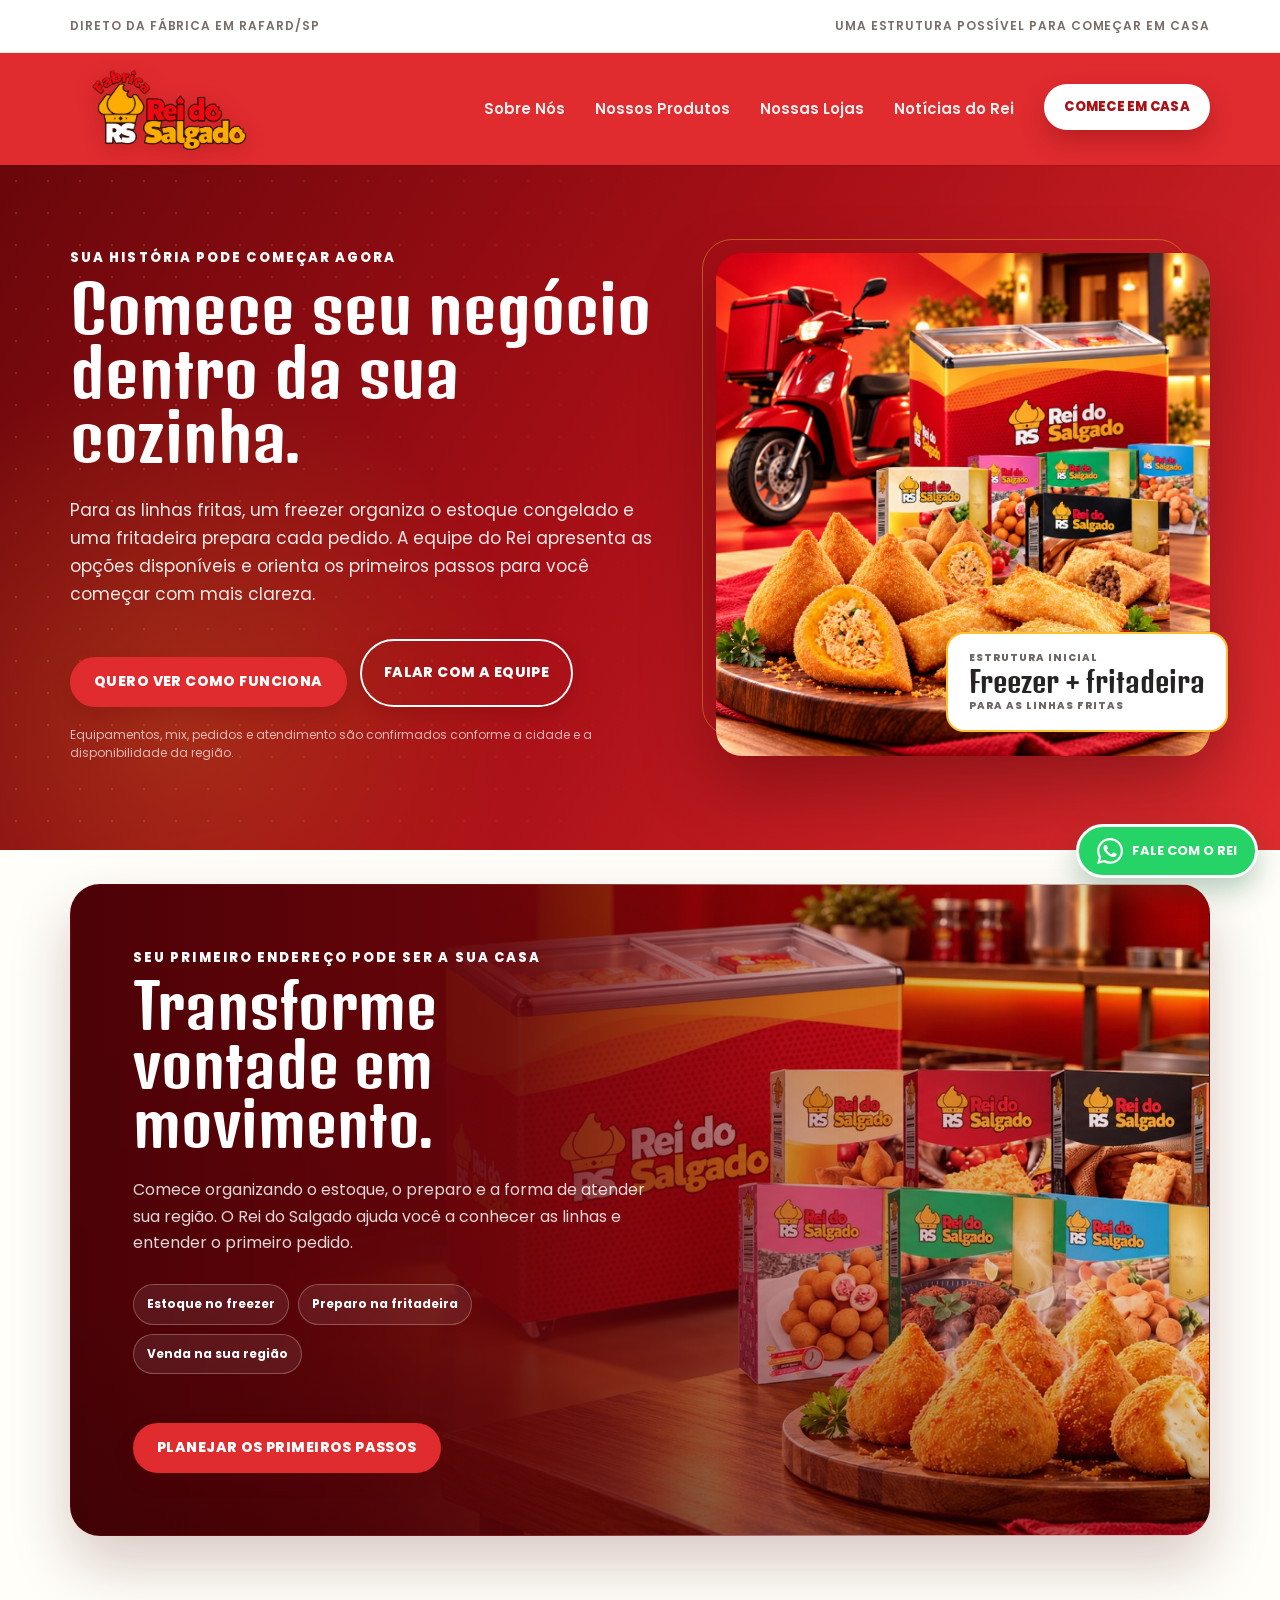
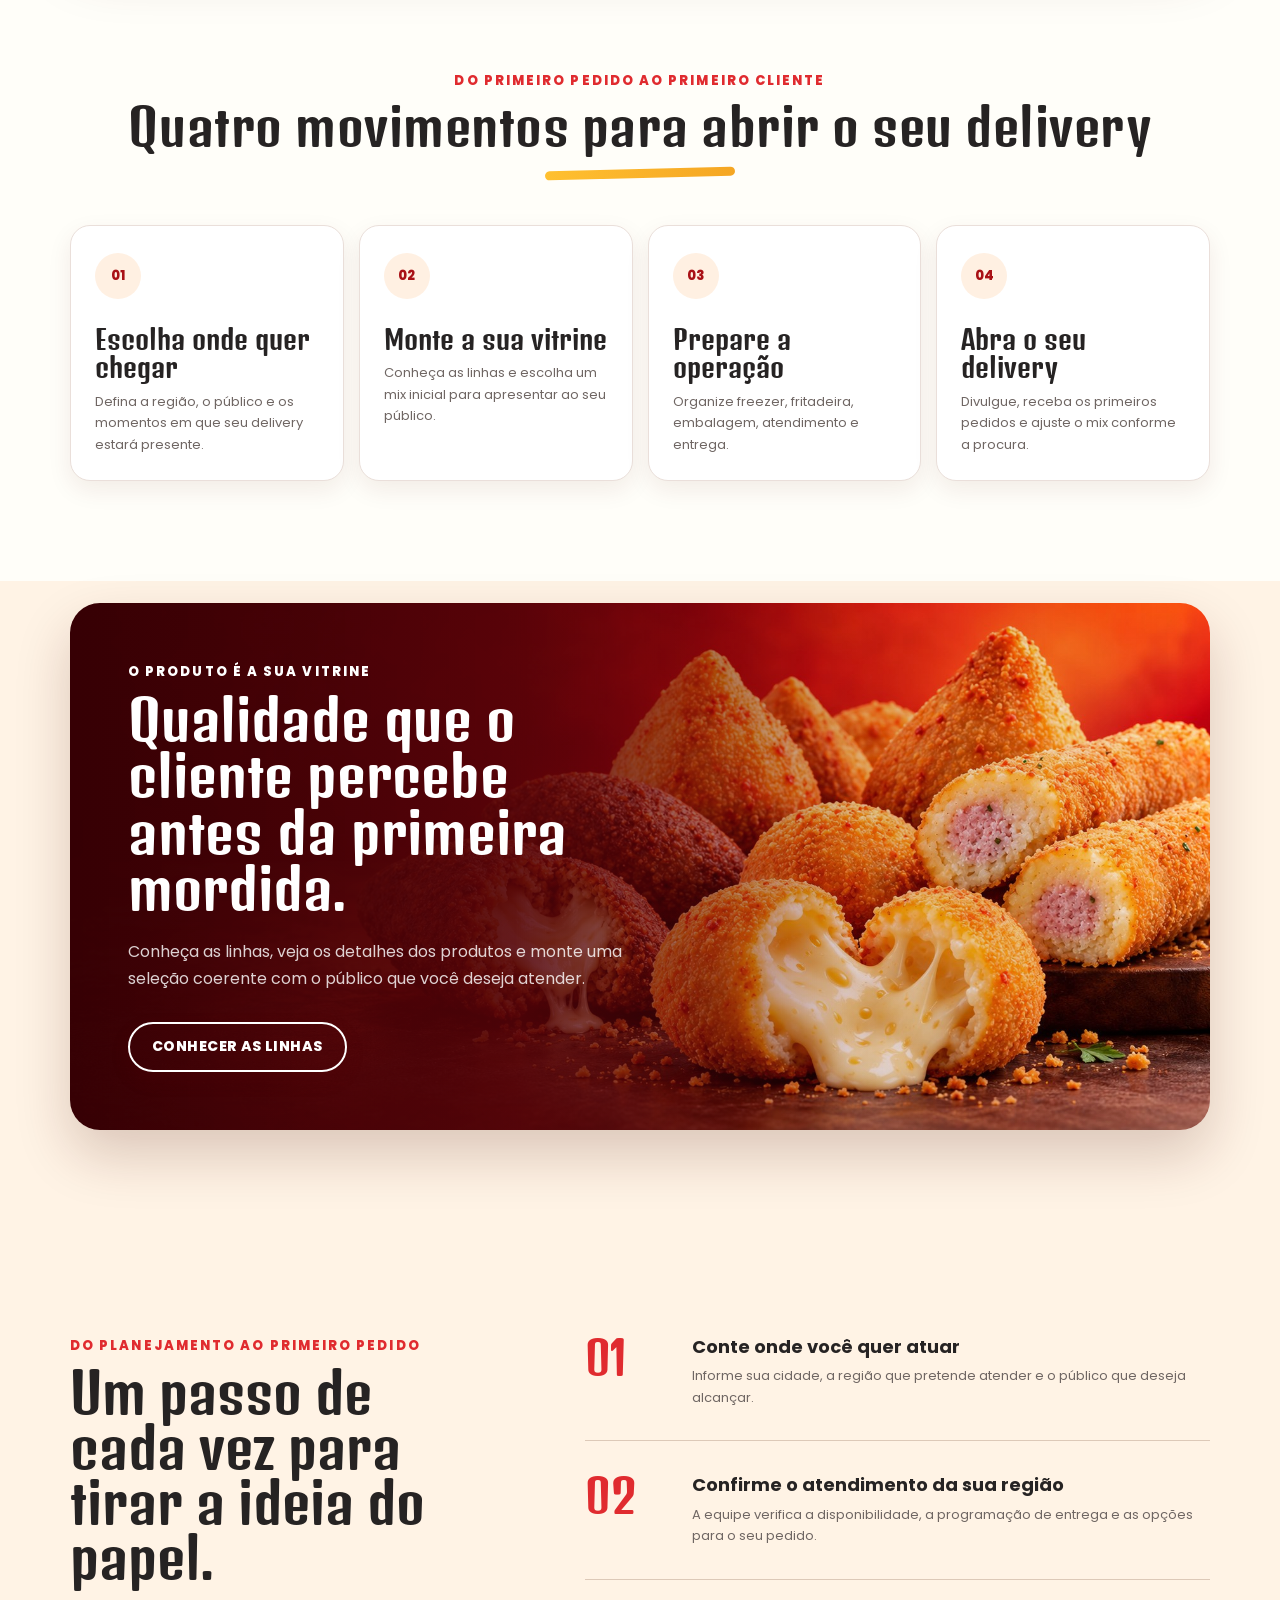
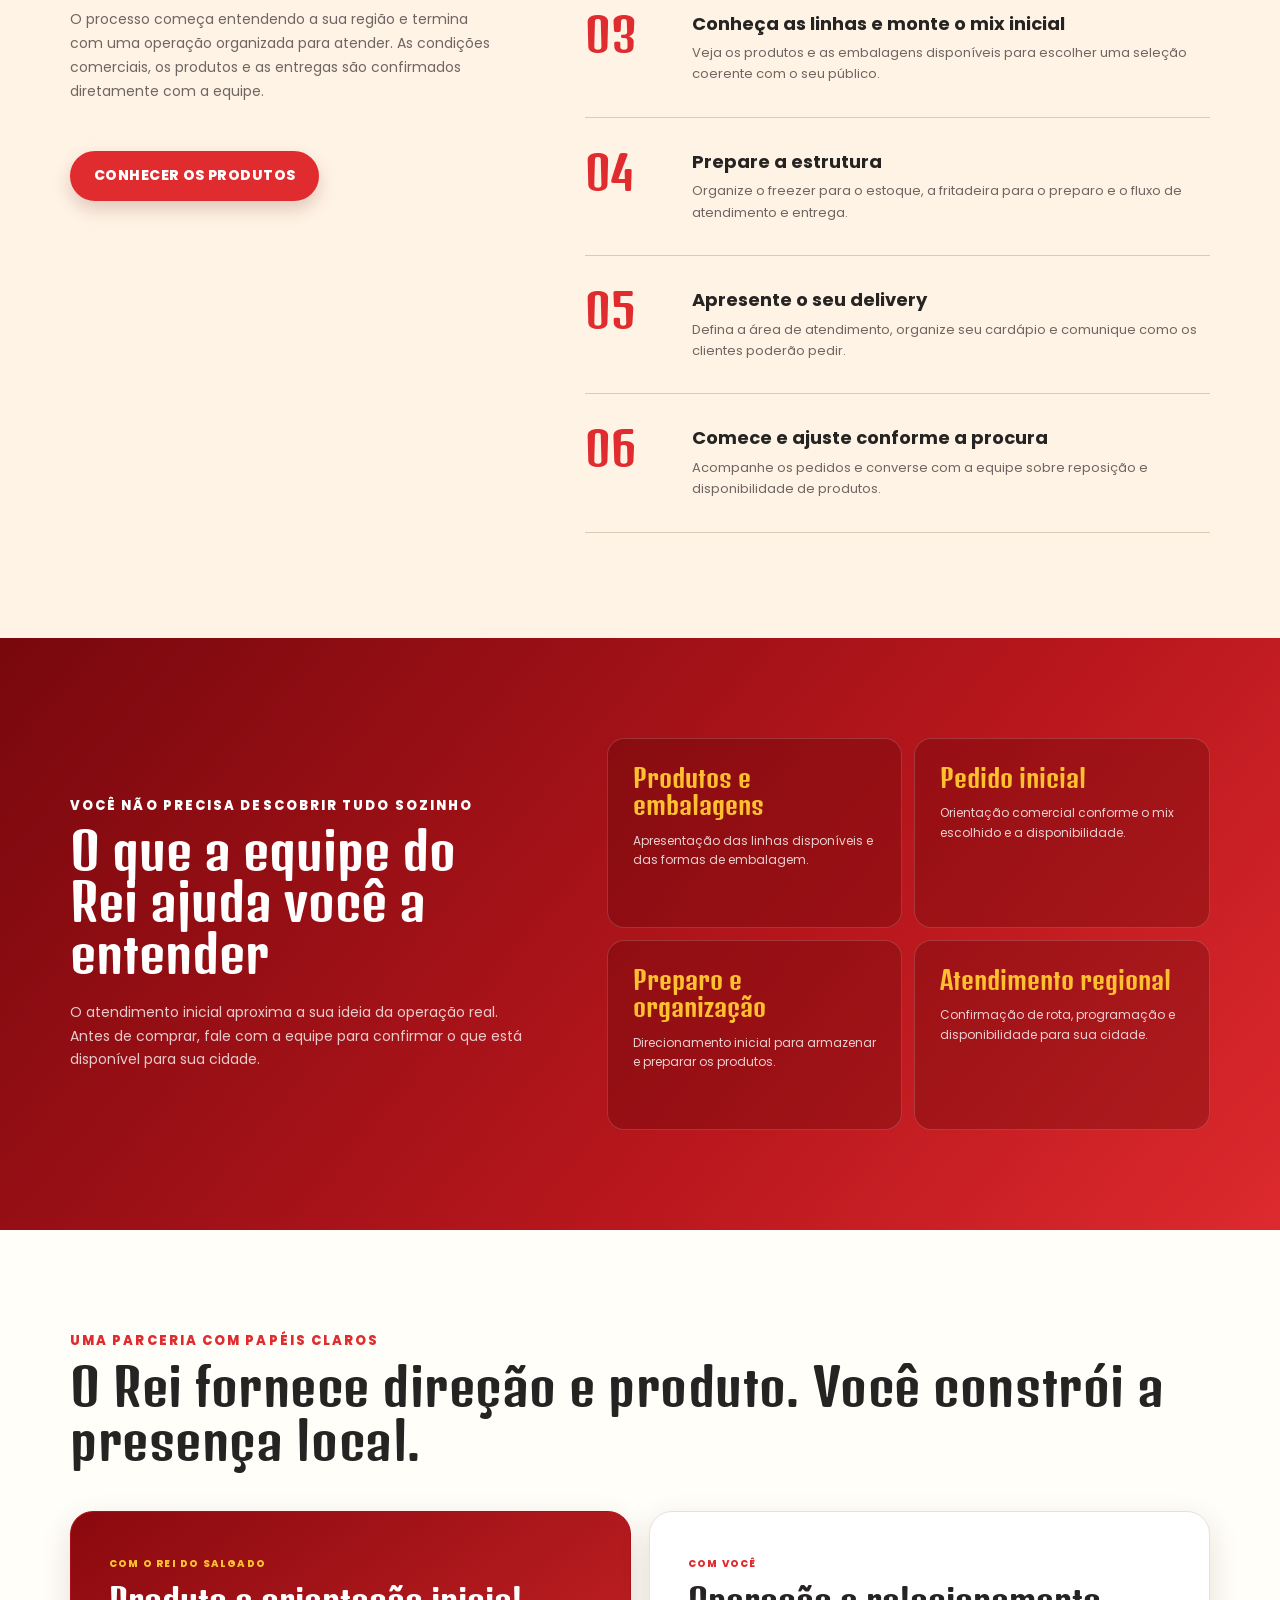
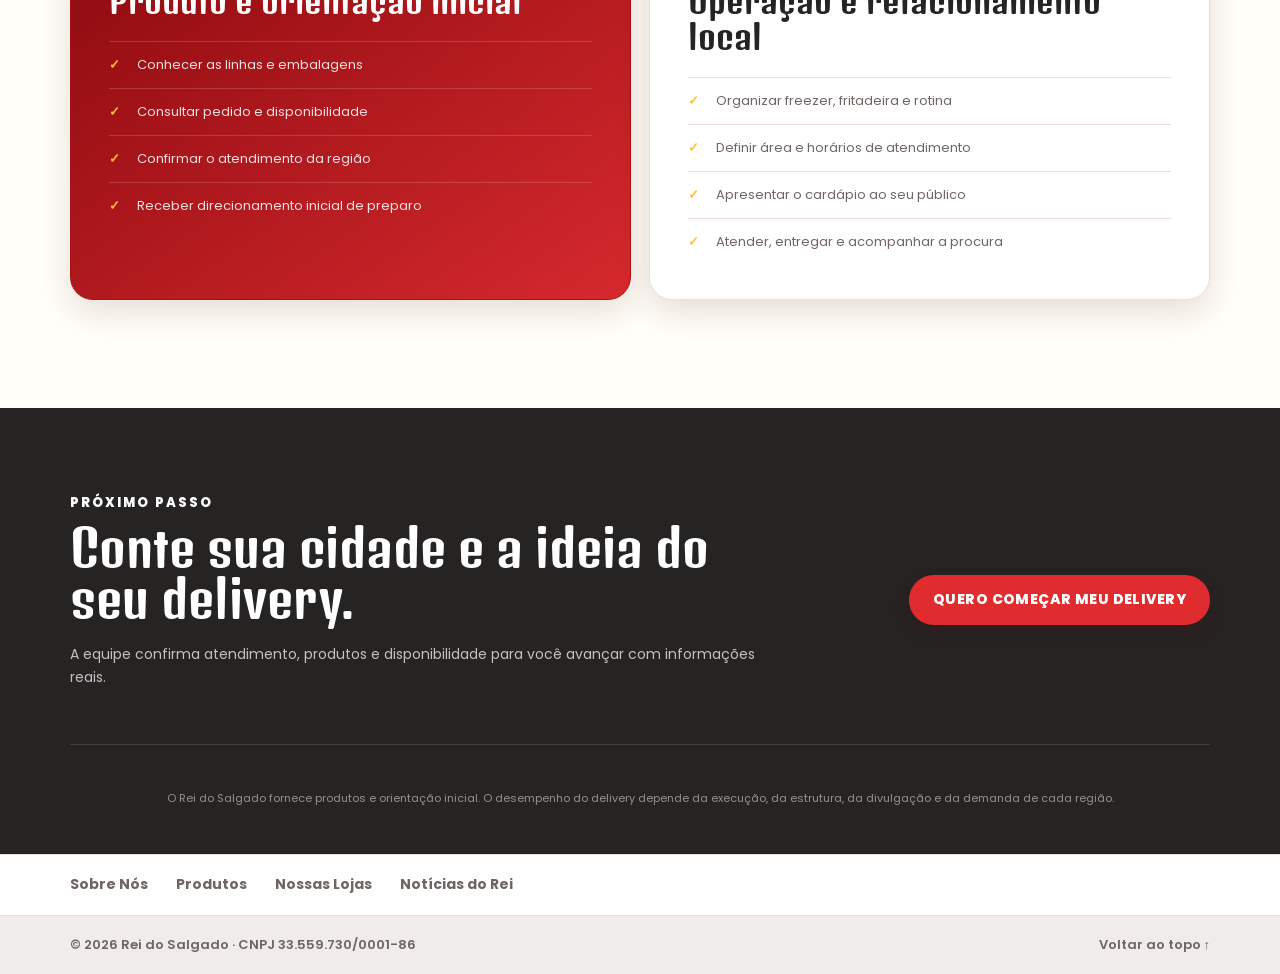
==== commit a76a81d5: "Substitui ícone do WhatsApp pelo traçado profissional" ====
--- a/delivery.html
+++ b/delivery.html
@@ -9,7 +9,7 @@
     <link rel="preconnect" href="https://fonts.googleapis.com" />
     <link rel="preconnect" href="https://fonts.gstatic.com" crossorigin />
     <link href="https://fonts.googleapis.com/css2?family=Denk+One&family=Poppins:wght@400;500;600;700;800&display=swap" rel="stylesheet" />
-    <link rel="stylesheet" href="styles.css?v=20261123-3" />
+    <link rel="stylesheet" href="styles.css?v=20261123-4" />
     <script src="app.js?v=20261104-1" defer></script>
   </head>
   <body id="topo">
@@ -162,6 +162,6 @@
       <div class="footer-bottom"><div class="shell"><p>© <span data-year></span> Rei do Salgado · CNPJ 33.559.730/0001-86</p><a href="#topo">Voltar ao topo ↑</a></div></div>
     </footer>
 
-    <a class="whatsapp-float" href="https://wa.me/5519989094191?text=Ol%C3%A1%21%20Quero%20come%C3%A7ar%20um%20delivery%20com%20os%20produtos%20do%20Rei%20do%20Salgado." target="_blank" rel="noopener" aria-label="Falar com Donizete pelo WhatsApp"><img class="whatsapp-icon" src="assets/whatsapp.svg" alt="" aria-hidden="true" /><strong>Fale com o Rei</strong></a>
+    <a class="whatsapp-float" href="https://wa.me/5519989094191?text=Ol%C3%A1%21%20Quero%20come%C3%A7ar%20um%20delivery%20com%20os%20produtos%20do%20Rei%20do%20Salgado." target="_blank" rel="noopener" aria-label="Falar com Donizete pelo WhatsApp"><img class="whatsapp-icon" src="assets/whatsapp-official.svg" alt="" aria-hidden="true" /><strong>Fale com o Rei</strong></a>
   </body>
 </html>
--- a/styles.css
+++ b/styles.css
@@ -2736,12 +2736,12 @@
   z-index: 90;
   display: inline-flex;
   align-items: center;
-  gap: 10px;
+  gap: 9px;
   min-height: 54px;
   padding: 10px 18px;
   border: 3px solid var(--white);
   border-radius: 999px;
-  background: #20b85a;
+  background: #25d366;
   color: var(--white);
   font-size: 13px;
   text-transform: uppercase;
@@ -2756,9 +2756,9 @@
 
 .whatsapp-icon {
   display: block;
-  width: 28px;
-  height: 28px;
-  flex: 0 0 28px;
+  width: 26px;
+  height: 26px;
+  flex: 0 0 26px;
   object-fit: contain;
 }
 
